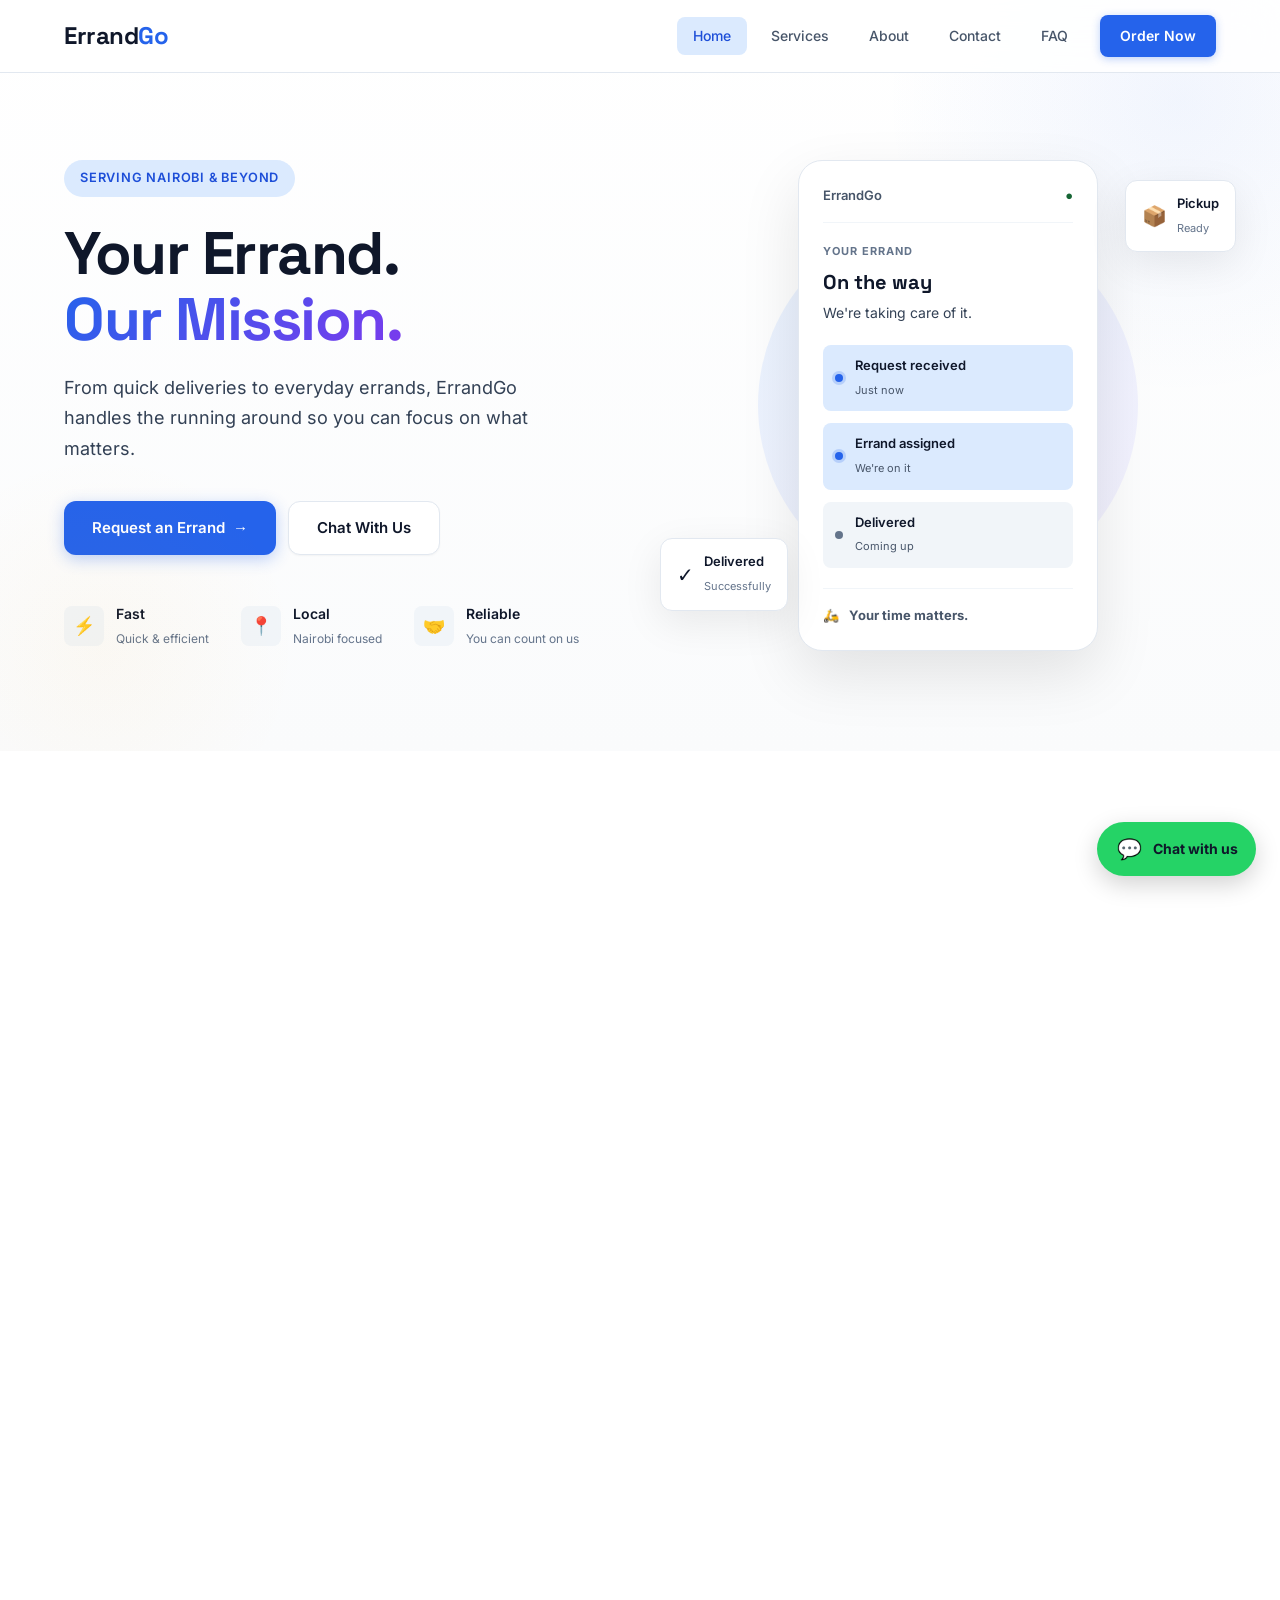
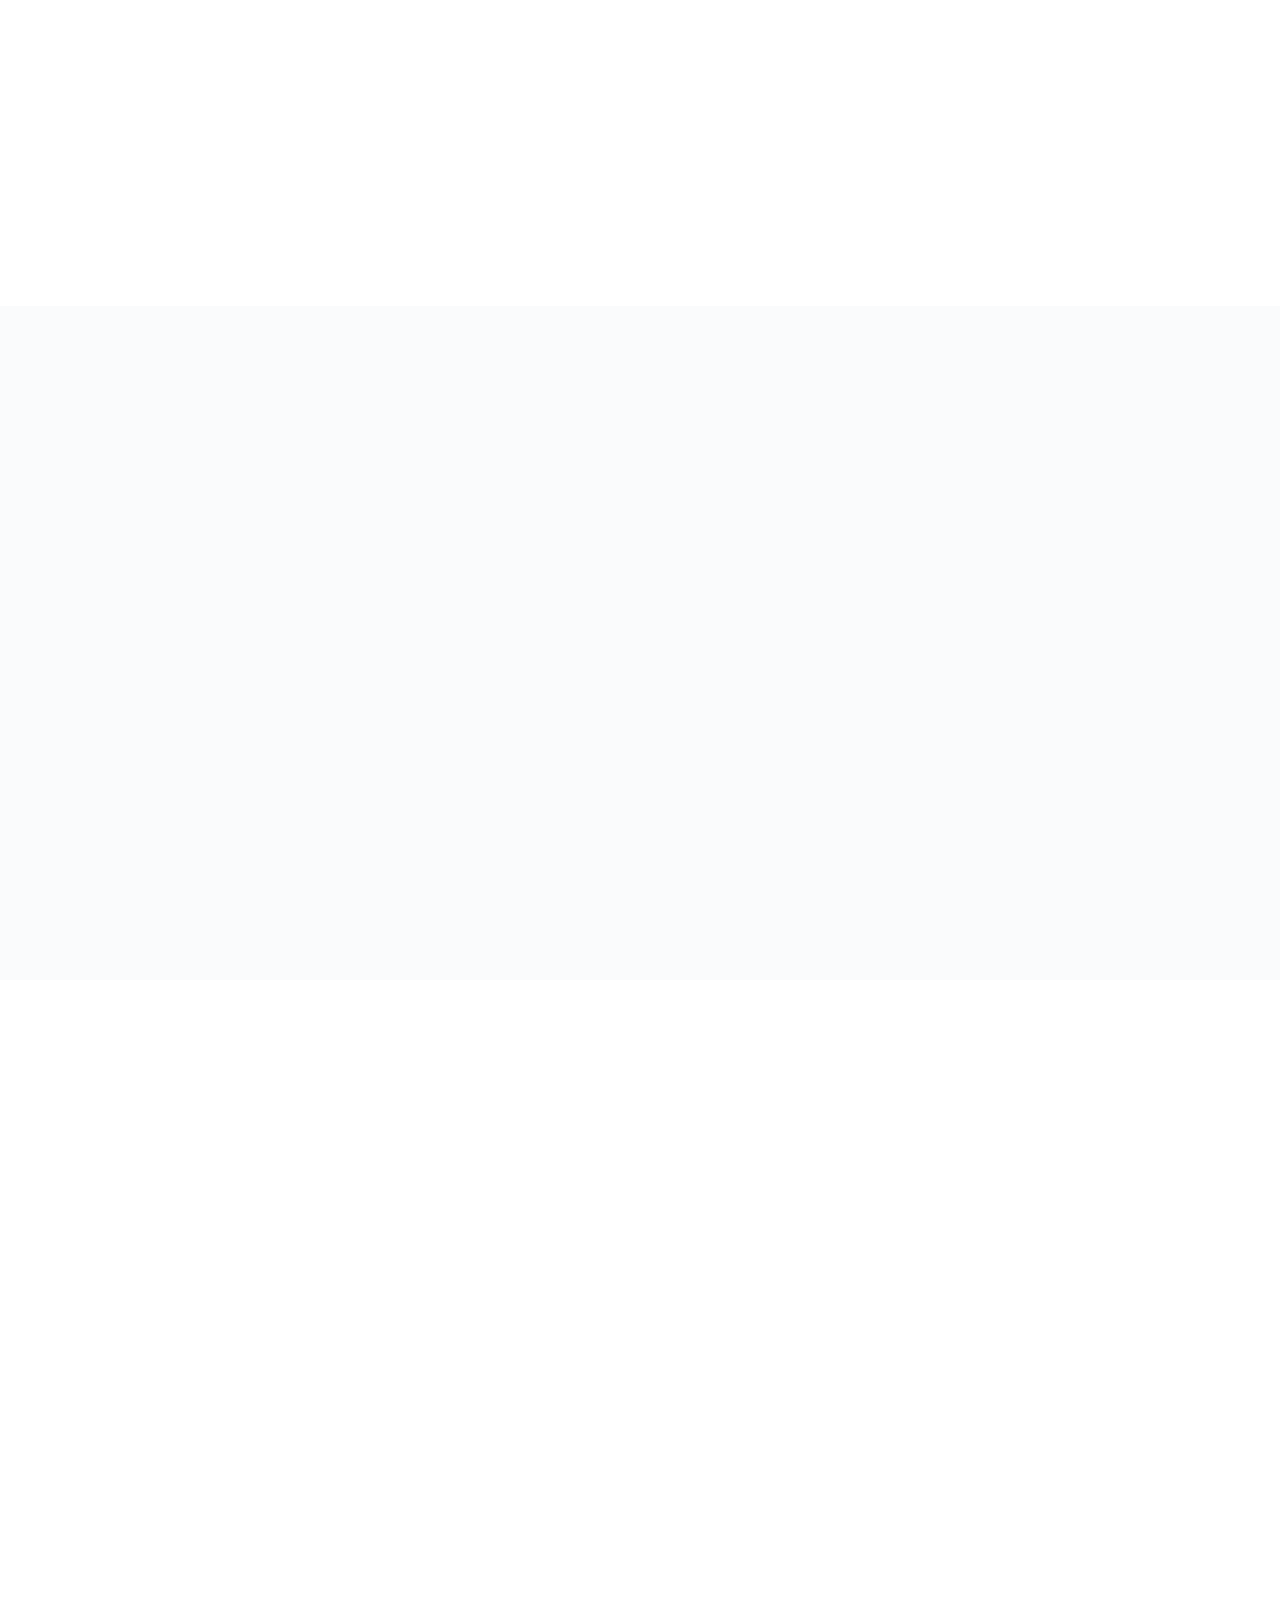
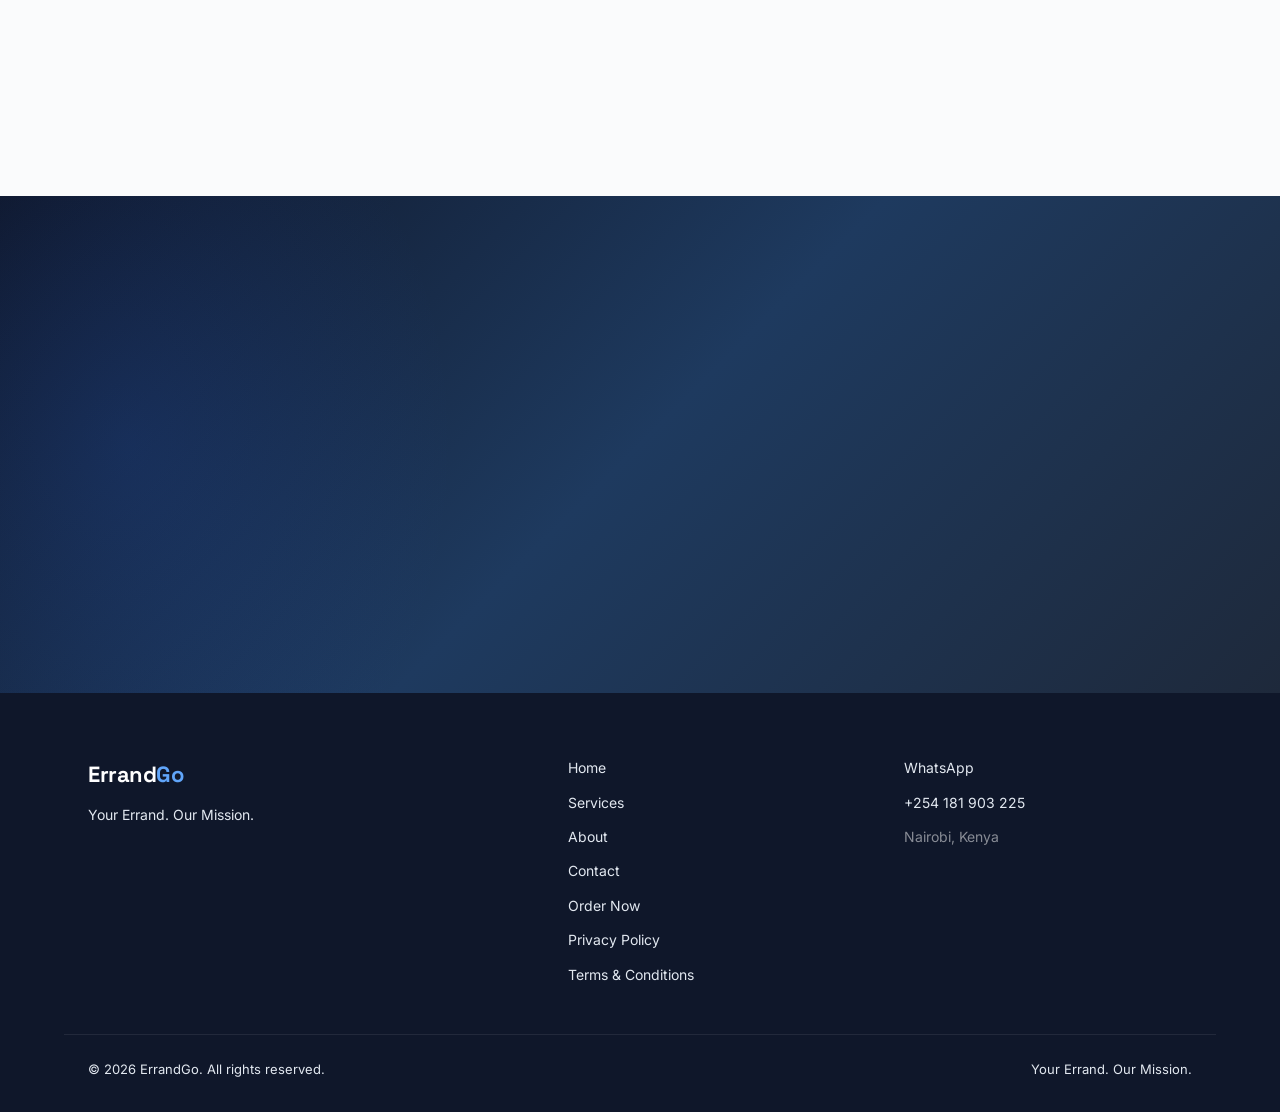
==== index.html @ e74e6384 "Fix HTML syntax in index.html" ====
<!DOCTYPE html>
<html lang="en">

<head>
    <meta charset="UTF-8">

    <meta name="viewport"
          content="width=device-width, initial-scale=1.0">

    <!-- Primary SEO -->
<title>ErrandGo Nairobi | Errand & Delivery Services</title>

<meta name="description"
      content="ErrandGo Nairobi provides reliable shopping, deliveries, personal errands, dry cleaning and laundry runs, gift delivery, document runs, business errands and e-commerce fulfilment across Nairobi and nearby areas in Kenya.">

    <meta name="author"
          content="ErrandGo Nairobi">

    <meta name="robots"
          content="index, follow">

    <meta name="theme-color"
          content="#0f172a">

    <!-- Canonical URL -->
    <link rel="canonical"
          href="https://ochiengdaniel2002-art.github.io/errandgo-nairobi/">

 <!-- Favicons & App Icons -->
<link rel="icon"
      type="image/png"
      sizes="32x32"
      href="favicon-32x32.png">

<link rel="apple-touch-icon"
      sizes="180x180"
      href="apple-touch-icon.png">

<link rel="icon"
      type="image/png"
      sizes="192x192"
      href="icon-192.png">

<link rel="icon"
      type="image/png"
      sizes="512x512"
      href="icon-512.png">

<!-- Web App Manifest -->
<link rel="manifest"
      href="manifest.json">

   <!-- Open Graph / Social Sharing -->
<meta property="og:type"
      content="website">

<meta property="og:title"
      content="ErrandGo Nairobi | Errand & Delivery Services">

<meta property="og:description"
      content="Reliable shopping, deliveries, personal errands, dry cleaning and laundry runs, gift delivery, document runs, business errands and e-commerce fulfilment across Nairobi and nearby areas.">
<meta property="og:url"
      content="https://ochiengdaniel2002-art.github.io/errandgo-nairobi/">

<meta property="og:site_name"
      content="ErrandGo Nairobi">

<meta property="og:locale"
      content="en_KE">

<!-- Open Graph Image -->
<meta property="og:image"
      content="https://ochiengdaniel2002-art.github.io/errandgo-nairobi/og-image.png">

<meta property="og:image:width"
      content="1200">

<meta property="og:image:height"
      content="630">

<meta property="og:image:alt"
      content="ErrandGo Nairobi - Errand and Delivery Services">

<!-- Twitter / X Social Card -->
<meta name="twitter:card"
      content="summary_large_image">

<meta name="twitter:site"
      content="@errandgoNairobi">

<meta name="twitter:creator"
      content="@errandgoNairobi">

<meta name="twitter:title"
      content="ErrandGo Nairobi | Errand & Delivery Services">

<meta name="twitter:description"
      content="Reliable shopping, deliveries, personal errands, dry cleaning and laundry runs, gift delivery, document runs, business errands and e-commerce fulfilment across Nairobi and nearby areas.">
<meta name="twitter:image"
      content="https://ochiengdaniel2002-art.github.io/errandgo-nairobi/og-image.png">

<meta name="twitter:image:alt"
      content="ErrandGo Nairobi - Errand and Delivery Services">

<!-- Self-hosted fonts -->
<link rel="preload"
      as="font"
      type="font/woff2"
      href="fonts/inter-latin.woff2"
      crossorigin>

<link rel="preload"
      as="font"
      type="font/woff2"
      href="fonts/space-grotesk-latin.woff2"
      crossorigin>


<!-- Critical CSS -->
<style>

    *,
    *::before,
    *::after {
        box-sizing: border-box;
    }

    html {
        scroll-behavior: smooth;
        -webkit-font-smoothing: antialiased;
    }

    body {
        margin: 0;
        font-family: 'Inter', -apple-system, BlinkMacSystemFont, sans-serif;
        font-size: 16px;
        line-height: 1.6;
        color: #0f172a;
        background: #fafbfc;
        overflow-x: hidden;
    }

    a {
        color: inherit;
        text-decoration: none;
    }

    .container {
        max-width: 1200px;
        margin: 0 auto;
        padding: 0 24px;
    }


    /* =========================
       NAVBAR
    ========================= */

    .navbar {
        position: fixed;
        top: 0;
        left: 0;
        right: 0;
        z-index: 1000;
        background: rgba(255,255,255,.85);
        backdrop-filter: blur(20px) saturate(180%);
        -webkit-backdrop-filter: blur(20px) saturate(180%);
        border-bottom: 1px solid #e2e8f0;
    }

    .nav-container {
        max-width: 1200px;
        margin: 0 auto;
        padding: 0 24px;
        height: 72px;
        display: flex;
        align-items: center;
        justify-content: space-between;
    }

    .logo {
        font-family: 'Space Grotesk', 'Inter', sans-serif;
        font-size: 1.5rem;
        font-weight: 700;
        color: #0f172a;
        letter-spacing: -.5px;
    }

    .logo span {
        color: #2563eb;
    }

    .nav-links {
        display: flex;
        align-items: center;
        gap: 8px;
    }

    .nav-links a {
        font-size: .875rem;
        font-weight: 500;
        color: #475569;
        padding: 8px 16px;
        border-radius: 8px;
    }

    .nav-links .nav-button {
        background: #2563eb;
        color: #fff !important;
        padding: 10px 20px;
        border-radius: 8px;
        font-weight: 600;
        margin-left: 8px;
    }

    .menu-toggle {
        display: none;
    }


    /* =========================
       HERO
    ========================= */

    .hero {
        padding: 160px 0 100px;
        background: linear-gradient(180deg,#fff 0%,#fafbfc 100%);
        position: relative;
        overflow: hidden;
    }

    .hero-grid {
        display: grid;
        grid-template-columns: 1fr 1fr;
        gap: 80px;
        align-items: center;
    }

    .hero-badge {
        display: inline-flex;
        align-items: center;
        gap: 8px;
        font-size: .8rem;
        font-weight: 600;
        text-transform: uppercase;
        letter-spacing: .8px;
        color: #2563eb;
        background: #dbeafe;
        padding: 8px 16px;
        border-radius: 100px;
        margin-bottom: 24px;
    }

    .hero-content h1 {
        font-family: 'Space Grotesk', 'Inter', sans-serif;
        font-size: clamp(2.5rem,5vw,3.75rem);
        font-weight: 800;
        line-height: 1.1;
        letter-spacing: -1.5px;
        color: #0f172a;
        margin: 0 0 20px;
    }

    .hero-content h1 span {
        color: #2563eb;
    }

    /* LCP paragraph */
    .hero-content > p {
        display: block;
        opacity: 1;
        visibility: visible;
        transform: none;
        font-size: 1.125rem;
        line-height: 1.7;
        color: #334155;
        max-width: 480px;
        margin: 0 0 36px;
    }

    .hero-buttons {
        display: flex;
        gap: 12px;
        flex-wrap: wrap;
        margin-bottom: 48px;
    }

    .hero-button {
        display: inline-flex;
        align-items: center;
        gap: 8px;
        padding: 14px 28px;
        font-size: .9375rem;
        font-weight: 600;
        border-radius: 12px;
    }

    .hero-button.primary {
        background: #2563eb;
        color: #fff;
    }

    .hero-button.secondary {
        background: #fff;
        color: #0f172a;
        border: 1px solid #e2e8f0;
    }

    .hero-trust {
        display: flex;
        gap: 32px;
    }

    .trust-item {
        display: flex;
        align-items: center;
        gap: 12px;
    }

    .trust-icon {
        width: 40px;
        height: 40px;
        display: flex;
        align-items: center;
        justify-content: center;
        background: #f1f5f9;
        border-radius: 8px;
        font-size: 1.125rem;
    }

    .trust-item strong {
        display: block;
        font-size: .875rem;
        font-weight: 600;
    }

    .trust-item small {
        font-size: .75rem;
        color: #94a3b8;
    }


    /* =========================
       HERO VISUAL (reserve space)
    ========================= */

    .hero-visual {
        position: relative;
        display: flex;
        justify-content: center;
        align-items: center;
    }

    .hero-circle {
        position: absolute;
        width: 380px;
        height: 380px;
        border-radius: 50%;
        background: linear-gradient(135deg, #dbeafe, #ede9fe);
        opacity: .6;
    }

    .phone-card {
        position: relative;
        width: 300px;
        background: #fff;
        border-radius: 24px;
        box-shadow: 0 24px 60px rgba(0, 0, 0, .1);
        padding: 24px;
        border: 1px solid #e2e8f0;
    }

    .floating-card {
        position: absolute;
        display: flex;
        align-items: center;
        gap: 10px;
        background: #fff;
        padding: 12px 16px;
        border-radius: 12px;
        box-shadow: 0 12px 40px rgba(0, 0, 0, .08);
        border: 1px solid #e2e8f0;
    }

    .floating-card-one {
        top: 20px;
        right: -20px;
    }

    .floating-card-two {
        bottom: 40px;
        left: -20px;
    }


    /* =========================
       MOBILE
    ========================= */

    @media (max-width: 768px) {

        .nav-links {
            display: none;
        }

        .menu-toggle {
            display: flex;
            flex-direction: column;
            gap: 5px;
            background: none;
            border: 0;
            padding: 8px;
        }

        .menu-toggle span {
            display: block;
            width: 22px;
            height: 2px;
            background: #0f172a;
        }

        .hero {
            padding: 120px 0 60px;
        }

        .hero-grid {
            grid-template-columns: 1fr;
            gap: 40px;
        }

        .hero-visual {
            display: none;
        }

        .hero-trust {
            flex-direction: column;
            gap: 16px;
        }
    }

    @media (max-width: 480px) {

        .container {
            padding: 0 16px;
        }

        .hero-buttons {
            flex-direction: column;
        }

        .hero-button {
            width: 100%;
            justify-content: center;
        }
    }

</style>


<!-- Full Stylesheet -->
<link rel="preload"
      href="style.css"
      as="style"
      onload="this.onload=null;this.rel='stylesheet'">

<noscript>
    <link rel="stylesheet"
          href="style.css">
</noscript>
<!-- Local Business Structured Data -->
<script type="application/ld+json">
{
  "@context": "https://schema.org",
  "@type": "ProfessionalService",
  "name": "ErrandGo Nairobi",
  "url": "https://ochiengdaniel2002-art.github.io/errandgo-nairobi/",
  "telephone": "+254181903225",
  "description": "ErrandGo Nairobi provides shopping, deliveries, personal errands, dry cleaning and laundry runs, gift delivery, document runs, business errands and e-commerce fulfilment across Nairobi and nearby areas in Kenya.",
  "areaServed": {
    "@type": "City",
    "name": "Nairobi"
  },
  "address": {
    "@type": "PostalAddress",
    "addressLocality": "Nairobi",
    "addressCountry": "KE"
  },
  "serviceType": [
    "Shopping and grocery runs",
    "Pickups and deliveries",
    "Personal errands",
    "Dry cleaning and laundry runs",
    "Gift delivery",
    "Same-day delivery",
    "Document runs",
    "Business errands",
    "E-commerce fulfilment",
    "Order collection and dispatch"
  ]
}
</script>
</script>
</head>

<body>

<!-- =========================
     NAVIGATION
========================= -->

<header class="navbar">
    <div class="nav-container">

    <!-- Logo -->
    <a href="index.html"
       class="logo"
       aria-label="ErrandGo Home">
        Errand<span>Go</span>
    </a>

    <!-- Desktop / Mobile Navigation -->
    <nav class="nav-links"
         id="navLinks"
         aria-label="Main navigation">

        <a href="index.html" class="active">Home</a>

        <a href="services.html">Services</a>

        <a href="about.html">About</a>

        <a href="contact.html">Contact</a>

        <a href="index.html#faq">FAQ</a>

        <a href="request.html" class="nav-button">
            Order Now
        </a>

    </nav>

    <!-- Mobile Menu Button -->
    <button class="menu-toggle"
            id="menuToggle"
            type="button"
            aria-label="Open navigation menu"
            aria-expanded="false"
            aria-controls="navLinks">

        <span></span>
        <span></span>
        <span></span>

    </button>

</div>

</header>

<main>
<!-- HERO -->
<section class="hero">
    <div class="container">
        <div class="hero-grid">
            <div class="hero-content">
                <span class="hero-badge">Serving Nairobi & Beyond</span>

                <h1>Your Errand.<br><span>Our Mission.</span></h1>

                <p>From quick deliveries to everyday errands, ErrandGo handles the running around so you can focus on what matters.</p>

                <div class="hero-buttons">
                    <a href="request.html" class="hero-button primary">
                        Request an Errand <span>&rarr;</span>
                    </a>
                    <a href="https://wa.me/254181903225?text=Hi%20ErrandGo%2C%20I%27d%20like%20to%20know%20more%20about%20your%20services."
                       target="_blank" rel="noopener noreferrer" class="hero-button secondary">
                        Chat With Us
                    </a>
                </div>

                <div class="hero-trust">
                    <div class="trust-item">
                        <span class="trust-icon">&#9889;</span>
                        <div>
                            <strong>Fast</strong>
                            <small>Quick & efficient</small>
                        </div>
                    </div>
                    <div class="trust-item">
                        <span class="trust-icon">&#128205;</span>
                        <div>
                            <strong>Local</strong>
                            <small>Nairobi focused</small>
                        </div>
                    </div>
                    <div class="trust-item">
                        <span class="trust-icon">&#129309;</span>
                        <div>
                            <strong>Reliable</strong>
                            <small>You can count on us</small>
                        </div>
                    </div>
                </div>
            </div>

            <div class="hero-visual" aria-hidden="true">
                <div class="hero-circle"></div>
                <div class="phone-card">
                    <div class="phone-top">
                        <span>ErrandGo</span>
                        <span>&#9679;</span>
                    </div>
                    <div class="phone-main">
                        <span class="phone-label">Your Errand</span>
                        <h3>On the way</h3>
                        <p>We're taking care of it.</p>
                    </div>
                    <div class="phone-status">
                        <div class="status-line active">
                            <span></span>
                            <div>
                                <strong>Request received</strong>
                                <small>Just now</small>
                            </div>
                        </div>
                        <div class="status-line active">
                            <span></span>
                            <div>
                                <strong>Errand assigned</strong>
                                <small>We're on it</small>
                            </div>
                        </div>
                        <div class="status-line">
                            <span></span>
                            <div>
                                <strong>Delivered</strong>
                                <small>Coming up</small>
                            </div>
                        </div>
                    </div>
                    <div class="phone-bottom">
                        <span>&#128757;</span>
                        <strong>Your time matters.</strong>
                    </div>
                </div>

                <div class="floating-card floating-card-one">
                    <span>&#128230;</span>
                    <div>
                        <strong>Pickup</strong>
                        <small>Ready</small>
                    </div>
                </div>
                <div class="floating-card floating-card-two">
                    <span>&#10003;</span>
                    <div>
                        <strong>Delivered</strong>
                        <small>Successfully</small>
                    </div>
                </div>
            </div>
        </div>
    </div>
</section>

<!-- SERVICES -->
<section class="services-section">
    <div class="container">
        <div class="section-heading fade-in">
            <span class="section-label">What We Do</span>
            <h2>We've got the <span>running around covered.</span></h2>
            <p>Whatever needs doing, we'll help you get it done without the hassle.</p>
        </div>

        <div class="services-grid">
         <a href="request.html?service=shopping" class="service-card fade-in">
    <div class="service-icon">&#128722;</div>
    <span class="service-number">01</span>
    <h3>Shopping &amp; Grocery Runs</h3>
    <p>
        Need groceries, supplies or something from a store?
        We'll pick it up for you.
    </p>
    <span class="service-action">
        Request shopping &rarr;
    </span>
</a>


<a href="request.html?service=dry-cleaning" class="service-card fade-in">
    <div class="service-icon">&#128089;</div>
    <span class="service-number">02</span>
    <h3>Dry Cleaning &amp; Laundry Runs</h3>
    <p>
        We'll collect your clothes, take them to your preferred
        cleaner or laundry, and return them when ready.
    </p>
    <span class="service-action">
        Request laundry service &rarr;
    </span>
</a>


<a href="request.html?service=same-day-delivery" class="service-card fade-in">
    <div class="service-icon">&#9889;</div>
    <span class="service-number">03</span>
    <h3>Same-Day Delivery</h3>
    <p>
        Need something delivered today? We'll help move your
        items quickly and coordinate the delivery.
    </p>
    <span class="service-action">
        Request delivery &rarr;
    </span>
</a>


<a href="request.html?service=ecommerce-fulfilment" class="service-card fade-in">
    <div class="service-icon">&#128230;</div>
    <span class="service-number">04</span>
     <h3>E-commerce Fulfilment</h3>
    <p>
        We help online sellers with order collection,
        fulfilment support and local delivery.
    </p>
    <span class="service-action">
        Request fulfilment &rarr;
    </span>
</a>

            <a href="request.html?service=document" class="service-card fade-in">
                <div class="service-icon">&#128196;</div>
                <span class="service-number">05</span>
                <h3>Document Runs</h3>
                <p>Need documents collected, submitted or delivered? We've got you covered.</p>
                <span class="service-action">Request document run &rarr;</span>
            </a>
        </div>

        <div class="section-link fade-in">
            <a href="services.html">View all services &rarr;</a>
        </div>
    </div>
</section>

<!-- HOW IT WORKS -->
<section class="how-section">
    <div class="container">
        <div class="section-heading fade-in">
            <span class="section-label">How It Works</span>
            <h2>Simple from <span>start to finish.</span></h2>
            <p>No complicated process. Just tell us what you need and we'll handle the rest.</p>
        </div>

        <div class="steps-grid">
            <div class="step-card fade-in">
                <div class="step-number">01</div>
                <div class="step-icon">&#128221;</div>
                <h3>Tell us what you need</h3>
                <p>Fill out our quick request form with the details of your errand.</p>
            </div>
            <div class="step-card fade-in">
                <div class="step-number">02</div>
                <div class="step-icon">&#128172;</div>
                <h3>We confirm the details</h3>
                <p>Your request opens in WhatsApp so we can confirm the details and service fee.</p>
            </div>
            <div class="step-card fade-in">
                <div class="step-number">03</div>
                <div class="step-icon">&#128757;</div>
                <h3>We get it done</h3>
                <p>Once everything is confirmed, we handle the errand and keep you updated.</p>
            </div>
            <div class="step-card fade-in">
                <div class="step-number">04</div>
                <div class="step-icon">&#9989;</div>
                <h3>Consider it done</h3>
                <p>Your errand is completed and delivered where it needs to go.</p>
            </div>
        </div>
    </div>
</section>

<!-- WHY ERRANDGO -->
<section class="why-section">
    <div class="container">
        <div class="why-grid">
            <div class="why-content fade-in">
                <span class="section-label">Why ErrandGo</span>
                <h2>More time for <span>what matters.</span></h2>
                <p>Running errands can take hours out of your day. ErrandGo exists to give that time back to you.</p>

                <div class="why-list">
                    <div class="why-item">
                        <span>&#10003;</span>
                        <div>
                            <strong>Save valuable time</strong>
                            <p>Let us handle the tasks that keep you busy.</p>
                        </div>
                    </div>
                    <div class="why-item">
                        <span>&#10003;</span>
                        <div>
                            <strong>One simple process</strong>
                            <p>Tell us what you need and we'll take it from there.</p>
                        </div>
                    </div>
                    <div class="why-item">
                        <span>&#10003;</span>
                        <div>
                            <strong>Clear communication</strong>
                            <p>We confirm the details and keep you informed.</p>
                        </div>
                    </div>
                </div>

                <a href="about.html" class="text-button">Learn more about ErrandGo &rarr;</a>
            </div>

            <div class="why-card fade-in">
                <div class="why-card-glow"></div>
                <span class="why-card-icon">&#9201;</span>
                <span class="why-card-label">Your Time</span>
                <h3>Spend it on <span>what matters.</span></h3>
                <p>Work. Family. Business. Rest. Whatever matters to you, we'll take care of the running around.</p>
                <div class="why-card-bottom">
                    <span>ErrandGo</span>
                    <span>Kenya</span>
                </div>
            </div>
        </div>
    </div>
</section>

<!-- COVERAGE -->
<section class="coverage-section">
    <div class="container">
        <div class="coverage-card fade-in">
            <div class="coverage-content">
                <span class="section-label">Where We Operate</span>
                <h2>Nairobi is <span>home base.</span></h2>
                <p>We're focused on serving Nairobi and nearby areas. Send us a message and we'll confirm availability.</p>
                <a href="contact.html" class="text-button">Check availability &rarr;</a>
            </div>
            <div class="coverage-location">
                <div class="location-icon">&#128205;</div>
                <strong>Nairobi,</strong>
                <span>Kenya</span>
            </div>
        </div>
    </div>
</section>
<!-- FAQ SECTION -->
<section class="faq-section" id="faq">

    <div class="container">

        <!-- SECTION HEADING -->
        <div class="section-heading fade-in">

            <span class="section-label">
                Frequently Asked Questions
            </span>

            <h2>
                Got questions?
                <span>We've got answers.</span>
            </h2>

            <p>
                Here are some of the most common questions about
                ErrandGo's errand and delivery services.
            </p>

        </div>


        <!-- FAQ GRID -->
        <div class="faq-grid">


            <!-- FAQ 1 -->
            <div class="faq-item fade-in">

                <button class="faq-question"
                        type="button"
                        aria-expanded="false">

                    <span>
                        What services does ErrandGo offer?
                    </span>

                    <span class="faq-icon">
                        +
                    </span>

                </button>

                <div class="faq-answer">

                        <p>
    ErrandGo provides shopping and grocery runs, personal errands,
    dry cleaning and laundry runs, gift delivery, pickups and
    deliveries, same-day delivery, document runs, business errands,
    e-commerce fulfilment and order collection and dispatch.
</p>

                </div>

            </div>


            <!-- FAQ 2 -->
            <div class="faq-item fade-in">

                <button class="faq-question"
                        type="button"
                        aria-expanded="false">

                    <span>
                        Where does ErrandGo operate?
                    </span>

                    <span class="faq-icon">
                        +
                    </span>

                </button>

                <div class="faq-answer">

                    <p>
                        We provide errand and delivery services across
                        Nairobi and selected nearby areas. If you're
                        unsure whether we can serve your location,
                        contact us and we'll confirm.
                    </p>

                </div>

            </div>


            <!-- FAQ 3 -->
            <div class="faq-item fade-in">

                <button class="faq-question"
                        type="button"
                        aria-expanded="false">

                    <span>
                        How do I request an errand?
                    </span>

                    <span class="faq-icon">
                        +
                    </span>

                </button>

                <div class="faq-answer">

                    <p>
                        Simply click "Order Now" or "Request an Errand"
                        and complete the request form. Your request will
                        then open in WhatsApp so we can confirm the
                        details, availability and service fee with you.
                    </p>

                </div>

            </div>


            <!-- FAQ 4 -->
            <div class="faq-item fade-in">

                <button class="faq-question"
                        type="button"
                        aria-expanded="false">

                    <span>
                        How much does an errand cost?
                    </span>

                    <span class="faq-icon">
                        +
                    </span>

                </button>

                <div class="faq-answer">

                    <p>
                        The cost depends on the type of errand,
                        distance, time required and any other
                        requirements involved. We confirm the service
                        fee with you before proceeding.
                    </p>

                </div>

            </div>


            <!-- FAQ 5 -->
            <div class="faq-item fade-in">

                <button class="faq-question"
                        type="button"
                        aria-expanded="false">

                    <span>
                        Can I request a same-day errand?
                    </span>

                    <span class="faq-icon">
                        +
                    </span>

                </button>

                <div class="faq-answer">

                    <p>
                        Yes, you can submit a same-day request.
                        Availability depends on the nature of the
                        errand, timing and our current schedule.
                        We'll confirm availability with you.
                    </p>

                </div>

            </div>


            <!-- FAQ 6 -->
            <div class="faq-item fade-in">

                <button class="faq-question"
                        type="button"
                        aria-expanded="false">

                    <span>
                        Can you buy items on my behalf?
                    </span>

                    <span class="faq-icon">
                        +
                    </span>

                </button>

                <div class="faq-answer">

                    <p>
                        Yes. We can handle shopping and grocery runs
                        based on the instructions you provide. Share
                        your shopping list and any important
                        preferences when submitting your request.
                    </p>

                </div>

            </div>


            <!-- FAQ 7 -->
            <div class="faq-item fade-in">

                <button class="faq-question"
                        type="button"
                        aria-expanded="false">

                    <span>
                        Can I track my delivery or errand?
                    </span>

                    <span class="faq-icon">
                        +
                    </span>

                </button>

                <div class="faq-answer">

                    <p>
                        For updates about your request, we'll
                        communicate with you through the contact
                        details provided when you make your booking.
                        You can also contact us directly for an update.
                    </p>

                </div>

            </div>


            <!-- FAQ 8 -->
            <div class="faq-item fade-in">

                <button class="faq-question"
                        type="button"
                        aria-expanded="false">

                    <span>
                        What if I need help before placing a request?
                    </span>

                    <span class="faq-icon">
                        +
                    </span>

                </button>

                <div class="faq-answer">

                    <p>
                        No problem. You can contact us directly on
                        WhatsApp and tell us what you need help with.
                        We'll guide you through the request process.
                    </p>

                </div>

            </div>

        </div>


        <!-- FAQ CTA -->
        <div class="faq-cta fade-in">

            <p>
                Still have a question?
            </p>

            <a href="https://wa.me/254181903225?text=Hi%20ErrandGo%2C%20I%20have%20a%20question%20about%20your%20services."
               target="_blank"
               rel="noopener noreferrer"
               class="faq-contact-button">

                Ask Us on WhatsApp &rarr;

            </a>

        </div>

    </div>

</section>
<!-- CTA -->
<section class="cta-section">
    <div class="container">
        <div class="cta-content fade-in">
            <span class="cta-badge">Your time matters.</span>
            <h2>Got an errand? <span>Let's handle it.</span></h2>
            <p>Stop worrying about the running around. Tell us what needs to be done.</p>
            <div class="cta-buttons">
                <a href="request.html" class="cta-button">Request an Errand &rarr;</a>
                <a href="https://wa.me/254181903225?text=Hi%20ErrandGo%2C%20I%20need%20help%20with%20an%20errand."
                   target="_blank" rel="noopener noreferrer" class="cta-button secondary">
                    WhatsApp Us
                </a>
            </div>
        </div>
    </div>
</section>

</main>

<!-- FOOTER -->
<footer class="footer">
    <div class="container">
        <div class="footer-content">
            <div class="footer-brand">
                <a href="index.html" class="logo" aria-label="ErrandGo Home">Errand<span>Go</span></a>
                <p>Your Errand. Our Mission.</p>
            </div>
            <div class="footer-links">
                <a href="index.html">Home</a>
                <a href="services.html">Services</a>
                <a href="about.html">About</a>
                <a href="contact.html">Contact</a>
                <a href="request.html">Order Now</a>
                <a href="privacy.html">Privacy Policy</a>
                <a href="terms.html">Terms &amp; Conditions</a>
            </div>
            <div class="footer-contact">
                <a href="https://wa.me/254181903225" target="_blank" rel="noopener noreferrer">WhatsApp</a>
                <a href="tel:+254181903225">+254 181 903 225</a>
                <span>Nairobi, Kenya</span>
            </div>
        </div>
        <div class="footer-bottom">
            <p>&copy; <span id="currentYear">2026</span> ErrandGo. All rights reserved.</p>
            <p>Your Errand. Our Mission.</p>
        </div>
    </div>
</footer>
<!-- Floating WhatsApp Button -->
<a href="https://wa.me/254181903225?text=Hi%20ErrandGo%2C%20I%27d%20like%20to%20make%20an%20errand%20request."
   class="floating-whatsapp"
   target="_blank"
   rel="noopener noreferrer"
   aria-label="Chat with ErrandGo on WhatsApp"
   title="Chat with us on WhatsApp">

    <span class="whatsapp-icon" aria-hidden="true">&#128172;</span>

    <span class="whatsapp-text">
        Chat with us
    </span>

</a>
<script src="script.js" defer></script>

</body>
</html>
---- style.css ----
/* =====================================================
   SELF-HOSTED FONTS (SIL Open Font License 1.1)
   Inter: https://rsms.me/inter/  |  Space Grotesk: https://github.com/floriankarsten/space-grotesk
===================================================== */

@font-face {
    font-family: 'Inter';
    font-style: normal;
    font-weight: 400;
    font-display: optional;
    src: url(fonts/inter-latin.woff2) format('woff2');
    unicode-range: U+0000-00FF, U+0131, U+0152-0153, U+02BB-02BC, U+02C6, U+02DA, U+02DC, U+0304, U+0308, U+0329, U+2000-206F, U+20AC, U+2122, U+2191, U+2193, U+2212, U+2215, U+FEFF, U+FFFD;
}

@font-face {
    font-family: 'Inter';
    font-style: normal;
    font-weight: 400;
    font-display: optional;
    src: url(fonts/inter-latin-ext.woff2) format('woff2');
    unicode-range: U+0100-02BA, U+02BD-02C5, U+02C7-02CC, U+02CE-02D7, U+02DD-02FF, U+0304, U+0308, U+0329, U+1D00-1DBF, U+1E00-1E9F, U+1EF2-1EFF, U+2020, U+20A0-20AB, U+20AD-20C0, U+2113, U+2C60-2C7F, U+A720-A7FF;
}

@font-face {
    font-family: 'Inter';
    font-style: normal;
    font-weight: 500;
    font-display: optional;
    src: url(fonts/inter-latin.woff2) format('woff2');
    unicode-range: U+0000-00FF, U+0131, U+0152-0153, U+02BB-02BC, U+02C6, U+02DA, U+02DC, U+0304, U+0308, U+0329, U+2000-206F, U+20AC, U+2122, U+2191, U+2193, U+2212, U+2215, U+FEFF, U+FFFD;
}

@font-face {
    font-family: 'Inter';
    font-style: normal;
    font-weight: 500;
    font-display: optional;
    src: url(fonts/inter-latin-ext.woff2) format('woff2');
    unicode-range: U+0100-02BA, U+02BD-02C5, U+02C7-02CC, U+02CE-02D7, U+02DD-02FF, U+0304, U+0308, U+0329, U+1D00-1DBF, U+1E00-1E9F, U+1EF2-1EFF, U+2020, U+20A0-20AB, U+20AD-20C0, U+2113, U+2C60-2C7F, U+A720-A7FF;
}

@font-face {
    font-family: 'Inter';
    font-style: normal;
    font-weight: 600;
    font-display: optional;
    src: url(fonts/inter-latin.woff2) format('woff2');
    unicode-range: U+0000-00FF, U+0131, U+0152-0153, U+02BB-02BC, U+02C6, U+02DA, U+02DC, U+0304, U+0308, U+0329, U+2000-206F, U+20AC, U+2122, U+2191, U+2193, U+2212, U+2215, U+FEFF, U+FFFD;
}

@font-face {
    font-family: 'Inter';
    font-style: normal;
    font-weight: 600;
    font-display: optional;
    src: url(fonts/inter-latin-ext.woff2) format('woff2');
    unicode-range: U+0100-02BA, U+02BD-02C5, U+02C7-02CC, U+02CE-02D7, U+02DD-02FF, U+0304, U+0308, U+0329, U+1D00-1DBF, U+1E00-1E9F, U+1EF2-1EFF, U+2020, U+20A0-20AB, U+20AD-20C0, U+2113, U+2C60-2C7F, U+A720-A7FF;
}

@font-face {
    font-family: 'Inter';
    font-style: normal;
    font-weight: 700;
    font-display: optional;
    src: url(fonts/inter-latin.woff2) format('woff2');
    unicode-range: U+0000-00FF, U+0131, U+0152-0153, U+02BB-02BC, U+02C6, U+02DA, U+02DC, U+0304, U+0308, U+0329, U+2000-206F, U+20AC, U+2122, U+2191, U+2193, U+2212, U+2215, U+FEFF, U+FFFD;
}

@font-face {
    font-family: 'Inter';
    font-style: normal;
    font-weight: 700;
    font-display: optional;
    src: url(fonts/inter-latin-ext.woff2) format('woff2');
    unicode-range: U+0100-02BA, U+02BD-02C5, U+02C7-02CC, U+02CE-02D7, U+02DD-02FF, U+0304, U+0308, U+0329, U+1D00-1DBF, U+1E00-1E9F, U+1EF2-1EFF, U+2020, U+20A0-20AB, U+20AD-20C0, U+2113, U+2C60-2C7F, U+A720-A7FF;
}

@font-face {
    font-family: 'Space Grotesk';
    font-style: normal;
    font-weight: 600;
    font-display: optional;
    src: url(fonts/space-grotesk-latin.woff2) format('woff2');
    unicode-range: U+0000-00FF, U+0131, U+0152-0153, U+02BB-02BC, U+02C6, U+02DA, U+02DC, U+0304, U+0308, U+0329, U+2000-206F, U+20AC, U+2122, U+2191, U+2193, U+2212, U+2215, U+FEFF, U+FFFD;
}

@font-face {
    font-family: 'Space Grotesk';
    font-style: normal;
    font-weight: 600;
    font-display: optional;
    src: url(fonts/space-grotesk-latin-ext.woff2) format('woff2');
    unicode-range: U+0100-02BA, U+02BD-02C5, U+02C7-02CC, U+02CE-02D7, U+02DD-02FF, U+0304, U+0308, U+0329, U+1D00-1DBF, U+1E00-1E9F, U+1EF2-1EFF, U+2020, U+20A0-20AB, U+20AD-20C0, U+2113, U+2C60-2C7F, U+A720-A7FF;
}

@font-face {
    font-family: 'Space Grotesk';
    font-style: normal;
    font-weight: 700;
    font-display: optional;
    src: url(fonts/space-grotesk-latin.woff2) format('woff2');
    unicode-range: U+0000-00FF, U+0131, U+0152-0153, U+02BB-02BC, U+02C6, U+02DA, U+02DC, U+0304, U+0308, U+0329, U+2000-206F, U+20AC, U+2122, U+2191, U+2193, U+2212, U+2215, U+FEFF, U+FFFD;
}

@font-face {
    font-family: 'Space Grotesk';
    font-style: normal;
    font-weight: 700;
    font-display: optional;
    src: url(fonts/space-grotesk-latin-ext.woff2) format('woff2');
    unicode-range: U+0100-02BA, U+02BD-02C5, U+02C7-02CC, U+02CE-02D7, U+02DD-02FF, U+0304, U+0308, U+0329, U+1D00-1DBF, U+1E00-1E9F, U+1EF2-1EFF, U+2020, U+20A0-20AB, U+20AD-20C0, U+2113, U+2C60-2C7F, U+A720-A7FF;
}

/* =========================================================
   ERRANDGO — PROFESSIONAL DESIGN SYSTEM
   "Your Errand. Our Mission."
========================================================= */

/* =========================================================
   1. RESET & TOKENS
========================================================= */

*,
*::before,
*::after {
    margin: 0;
    padding: 0;
    box-sizing: border-box;
}

:root {
    --color-bg: #fafbfc;
    --color-surface: #ffffff;
    --color-text: #0f172a;
    --color-text-secondary: #475569;
    --color-text-muted: #64748b;
    --color-primary: #2563eb;
    --color-primary-dark: #1d4ed8;
    --color-primary-light: #dbeafe;
    --color-accent: #f59e0b;
    --color-accent-light: #fef3c7;
    --color-success: #16a34a;
    --color-success-light: #dcfce7;
    --color-success-dark: #166534;
    --color-border: #e2e8f0;
    --color-border-light: #f1f5f9;
    --font-body: 'Inter', -apple-system, BlinkMacSystemFont, sans-serif;
    --font-heading: 'Space Grotesk', 'Inter', sans-serif;
    --shadow-sm: 0 1px 2px rgba(0, 0, 0, 0.04);
    --shadow-md: 0 4px 12px rgba(0, 0, 0, 0.06);
    --shadow-lg: 0 12px 40px rgba(0, 0, 0, 0.08);
    --shadow-xl: 0 24px 60px rgba(0, 0, 0, 0.1);
    --radius-sm: 8px;
    --radius-md: 12px;
    --radius-lg: 16px;
    --radius-xl: 24px;
    --transition: 0.25s cubic-bezier(0.4, 0, 0.2, 1);
}

html {
    scroll-behavior: smooth;
    -webkit-font-smoothing: antialiased;
    -moz-osx-font-smoothing: grayscale;
}

body {
    font-family: var(--font-body);
    font-size: 16px;
    line-height: 1.6;
    color: var(--color-text);
    background: var(--color-bg);
    overflow-x: hidden;
}

body.menu-open {
    overflow: hidden;
}

img {
    max-width: 100%;
    display: block;
}

a {
    color: inherit;
    text-decoration: none;
}

button,
input,
select,
textarea {
    font: inherit;
}

button {
    cursor: pointer;
}

.container {
    max-width: 1200px;
    margin: 0 auto;
    padding: 0 24px;
}

/* =========================================================
   2. NAVBAR
========================================================= */

.navbar {
    position: fixed;
    top: 0;
    left: 0;
    right: 0;
    z-index: 1000;
    background: rgba(255, 255, 255, 0.85);
    backdrop-filter: blur(20px) saturate(180%);
    -webkit-backdrop-filter: blur(20px) saturate(180%);
    border-bottom: 1px solid var(--color-border);
    transition: var(--transition);
}

.navbar.scrolled {
    box-shadow: var(--shadow-md);
}

.nav-container {
    max-width: 1200px;
    margin: 0 auto;
    padding: 0 24px;
    display: flex;
    align-items: center;
    justify-content: space-between;
    height: 72px;
}

.logo {
    font-family: var(--font-heading);
    font-size: 1.5rem;
    font-weight: 700;
    color: var(--color-text);
    text-decoration: none;
    letter-spacing: -0.5px;
}

.logo span {
    color: var(--color-primary);
}

.nav-links {
    display: flex;
    align-items: center;
    gap: 8px;
}

.nav-links a {
    font-size: 0.875rem;
    font-weight: 500;
    color: var(--color-text-secondary);
    text-decoration: none;
    padding: 8px 16px;
    border-radius: var(--radius-sm);
    transition: var(--transition);
}

.nav-links a:hover,
.nav-links a.active {
    color: var(--color-primary-dark);
    background: var(--color-primary-light);
}

.nav-links .nav-button {
    background: var(--color-primary);
    color: #ffffff !important;
    padding: 10px 20px;
    border-radius: var(--radius-sm);
    font-weight: 600;
    margin-left: 8px;
    box-shadow: 0 2px 8px rgba(37, 99, 235, 0.3);
    transition: var(--transition);
}

.nav-links .nav-button:hover {
    background: var(--color-primary-dark);
    color: #ffffff !important;
    transform: translateY(-1px);
    box-shadow: 0 4px 16px rgba(37, 99, 235, 0.4);
}
/* Active Order Now button */
.nav-links .nav-button.active {
    background: var(--color-primary-dark);
    color: #ffffff !important;
    box-shadow: 0 4px 16px rgba(37, 99, 235, 0.4);
}
.menu-toggle {
    display: none;
    flex-direction: column;
    gap: 5px;
    background: none;
    border: none;
    cursor: pointer;
    padding: 8px;
    border-radius: var(--radius-sm);
    transition: var(--transition);
}

.menu-toggle:hover {
    background: var(--color-border-light);
}

.menu-toggle span {
    display: block;
    width: 22px;
    height: 2px;
    background: var(--color-text);
    border-radius: 2px;
    transition: var(--transition);
}

.menu-toggle.active span:nth-child(1) {
    transform: translateY(7px) rotate(45deg);
}

.menu-toggle.active span:nth-child(2) {
    opacity: 0;
    width: 0;
}

.menu-toggle.active span:nth-child(3) {
    transform: translateY(-7px) rotate(-45deg);
}

/* =========================================================
   3. HERO (HOMEPAGE)
========================================================= */

.hero {
    padding: 160px 0 100px;
    background: linear-gradient(180deg, #ffffff 0%, var(--color-bg) 100%);
    position: relative;
    overflow: hidden;
}

.hero::before {
    content: '';
    position: absolute;
    top: -200px;
    right: -200px;
    width: 600px;
    height: 600px;
    background: radial-gradient(circle, rgba(37, 99, 235, 0.06) 0%, transparent 70%);
    border-radius: 50%;
    pointer-events: none;
}

.hero::after {
    content: '';
    position: absolute;
    bottom: -100px;
    left: -100px;
    width: 400px;
    height: 400px;
    background: radial-gradient(circle, rgba(245, 158, 11, 0.04) 0%, transparent 70%);
    border-radius: 50%;
    pointer-events: none;
}

.hero-grid {
    display: grid;
    grid-template-columns: 1fr 1fr;
    gap: 80px;
    align-items: center;
}

.hero-badge {
    display: inline-flex;
    align-items: center;
    gap: 8px;
    font-size: 0.8rem;
    font-weight: 600;
    text-transform: uppercase;
    letter-spacing: 0.8px;
    color: var(--color-primary-dark);
    background: var(--color-primary-light);
    padding: 8px 16px;
    border-radius: 100px;
    margin-bottom: 24px;
}

.hero-content h1 {
    font-family: var(--font-heading);
    font-size: clamp(2.5rem, 5vw, 3.75rem);
    font-weight: 800;
    line-height: 1.1;
    letter-spacing: -1.5px;
    color: var(--color-text);
    margin-bottom: 20px;
}

.hero-content h1 span {
    background: linear-gradient(135deg, var(--color-primary), #7c3aed);
    -webkit-background-clip: text;
    -webkit-text-fill-color: transparent;
    background-clip: text;
}

.hero-content > p {
    font-size: 1.125rem;
    line-height: 1.7;
    color: var(--color-text-secondary);
    max-width: 480px;
    margin-bottom: 36px;
}

.hero-buttons {
    display: flex;
    gap: 12px;
    flex-wrap: wrap;
    margin-bottom: 48px;
}

.hero-button {
    display: inline-flex;
    align-items: center;
    gap: 8px;
    padding: 14px 28px;
    font-size: 0.9375rem;
    font-weight: 600;
    text-decoration: none;
    border-radius: var(--radius-md);
    transition: var(--transition);
}

.hero-button.primary {
    background: var(--color-primary);
    color: #ffffff;
    box-shadow: 0 4px 16px rgba(37, 99, 235, 0.3);
}

.hero-button.primary:hover {
    background: var(--color-primary-dark);
    transform: translateY(-2px);
    box-shadow: 0 8px 24px rgba(37, 99, 235, 0.35);
}

.hero-button.secondary {
    background: var(--color-surface);
    color: var(--color-text);
    border: 1px solid var(--color-border);
    box-shadow: var(--shadow-sm);
}

.hero-button.secondary:hover {
    border-color: var(--color-primary);
    color: var(--color-primary);
    transform: translateY(-2px);
    box-shadow: var(--shadow-md);
}

.hero-trust {
    display: flex;
    gap: 32px;
}

.trust-item {
    display: flex;
    align-items: center;
    gap: 12px;
}

.trust-icon {
    width: 40px;
    height: 40px;
    display: flex;
    align-items: center;
    justify-content: center;
    background: var(--color-border-light);
    border-radius: var(--radius-sm);
    font-size: 1.125rem;
}

.trust-item strong {
    display: block;
    font-size: 0.875rem;
    font-weight: 600;
    color: var(--color-text);
}

.trust-item small {
    font-size: 0.75rem;
    color: var(--color-text-muted);
}

/* Hero Visual */
.hero-visual {
    position: relative;
    display: flex;
    justify-content: center;
    align-items: center;
}

.hero-circle {
    position: absolute;
    width: 380px;
    height: 380px;
    border-radius: 50%;
    background: linear-gradient(135deg, var(--color-primary-light), #ede9fe);
    opacity: 0.6;
}

.phone-card {
    position: relative;
    width: 300px;
    background: var(--color-surface);
    border-radius: var(--radius-xl);
    box-shadow: var(--shadow-xl);
    padding: 24px;
    border: 1px solid var(--color-border);
    animation: float 6s ease-in-out infinite;
}

@keyframes float {
    0%, 100% { transform: translateY(0px); }
    50% { transform: translateY(-12px); }
}

.phone-top {
    display: flex;
    justify-content: space-between;
    align-items: center;
    padding-bottom: 16px;
    border-bottom: 1px solid var(--color-border-light);
    margin-bottom: 20px;
    font-size: 0.8125rem;
    font-weight: 600;
    color: var(--color-text-secondary);
}

.phone-top span:last-child {
    color: var(--color-success-dark);
}

.phone-main {
    margin-bottom: 20px;
}

.phone-label {
    font-size: 0.6875rem;
    font-weight: 700;
    text-transform: uppercase;
    letter-spacing: 1px;
    color: var(--color-text-muted);
    display: block;
    margin-bottom: 6px;
}

.phone-main h3 {
    font-family: var(--font-heading);
    font-size: 1.25rem;
    font-weight: 700;
    color: var(--color-text);
    margin-bottom: 4px;
}

.phone-main p {
    font-size: 0.875rem;
    color: var(--color-text-secondary);
}

.phone-status {
    display: flex;
    flex-direction: column;
    gap: 12px;
    margin-bottom: 20px;
}

.status-line {
    display: flex;
    align-items: center;
    gap: 12px;
    padding: 10px 12px;
    background: var(--color-border-light);
    border-radius: var(--radius-sm);
    transition: var(--transition);
}

.status-line.active {
    background: var(--color-primary-light);
}

.status-line > span {
    width: 8px;
    height: 8px;
    border-radius: 50%;
    background: var(--color-text-muted);
    flex-shrink: 0;
}

.status-line.active > span {
    background: var(--color-primary);
    box-shadow: 0 0 0 3px rgba(37, 99, 235, 0.2);
}

.status-line strong {
    display: block;
    font-size: 0.8125rem;
    font-weight: 600;
    color: var(--color-text);
}

.status-line small {
    font-size: 0.6875rem;
    color: var(--color-text-secondary);
}

.phone-bottom {
    display: flex;
    align-items: center;
    gap: 10px;
    padding-top: 16px;
    border-top: 1px solid var(--color-border-light);
    font-size: 0.8125rem;
    font-weight: 600;
    color: var(--color-text-secondary);
}

.floating-card {
    position: absolute;
    display: flex;
    align-items: center;
    gap: 10px;
    background: var(--color-surface);
    padding: 12px 16px;
    border-radius: var(--radius-md);
    box-shadow: var(--shadow-lg);
    border: 1px solid var(--color-border);
    animation: float 6s ease-in-out infinite;
}

.floating-card > span {
    font-size: 1.25rem;
}

.floating-card strong {
    display: block;
    font-size: 0.8125rem;
    font-weight: 600;
}

.floating-card small {
    font-size: 0.6875rem;
    color: var(--color-text-muted);
}

.floating-card-one {
    top: 20px;
    right: -20px;
    animation-delay: -2s;
}

.floating-card-two {
    bottom: 40px;
    left: -20px;
    animation-delay: -4s;
}

/* =========================================================
   4. SECTION COMMONS
========================================================= */

.section-heading {
    text-align: center;
    max-width: 640px;
    margin: 0 auto 64px;
}

.section-label,
.eyebrow {
    display: inline-block;
    font-size: 0.75rem;
    font-weight: 700;
    text-transform: uppercase;
    letter-spacing: 1.2px;
    color: var(--color-primary);
    margin-bottom: 12px;
}

.section-heading h2 {
    font-family: var(--font-heading);
    font-size: clamp(1.75rem, 3.5vw, 2.5rem);
    font-weight: 700;
    line-height: 1.2;
    letter-spacing: -0.5px;
    color: var(--color-text);
    margin-bottom: 16px;
}

.section-heading h2 span {
    color: var(--color-primary);
}

.section-heading p {
    font-size: 1.0625rem;
    color: var(--color-text-secondary);
    line-height: 1.7;
}

.section-link {
    text-align: center;
    margin-top: 48px;
}

.section-link a {
    font-size: 0.9375rem;
    font-weight: 600;
    color: var(--color-primary);
    text-decoration: none;
    padding: 12px 24px;
    border-radius: var(--radius-sm);
    transition: var(--transition);
}

.section-link a:hover {
    background: var(--color-primary-light);
}

.text-button {
    display: inline-flex;
    align-items: center;
    gap: 6px;
    font-size: 0.9375rem;
    font-weight: 600;
    color: var(--color-primary);
    text-decoration: none;
    transition: var(--transition);
}

.text-button:hover {
    gap: 10px;
}

/* =========================================================
   5. PAGE HERO (INNER PAGES)
========================================================= */

.page-hero {
    padding: 160px 0 80px;
    background: linear-gradient(180deg, #ffffff 0%, var(--color-bg) 100%);
    text-align: center;
    position: relative;
    overflow: hidden;
}

.page-hero::before {
    content: '';
    position: absolute;
    top: -150px;
    right: -150px;
    width: 500px;
    height: 500px;
    background: radial-gradient(circle, rgba(37, 99, 235, 0.05) 0%, transparent 70%);
    border-radius: 50%;
    pointer-events: none;
}

.page-hero-content {
    max-width: 700px;
    margin: 0 auto;
    position: relative;
    z-index: 2;
}

.page-hero h1 {
    font-family: var(--font-heading);
    font-size: clamp(2.25rem, 5vw, 3.5rem);
    font-weight: 800;
    line-height: 1.1;
    letter-spacing: -1.5px;
    color: var(--color-text);
    margin-bottom: 16px;
}

.page-hero h1 span {
    background: linear-gradient(135deg, var(--color-primary), #7c3aed);
    -webkit-background-clip: text;
    -webkit-text-fill-color: transparent;
    background-clip: text;
}

.page-hero p {
    font-size: 1.0625rem;
    color: var(--color-text-secondary);
    line-height: 1.7;
    max-width: 560px;
    margin: 0 auto;
}

/* =========================================================
   6. SERVICES (HOMEPAGE PREVIEW)
========================================================= */

.services-section {
    padding: 100px 0;
    background: var(--color-surface);
}

.services-grid {
    display: grid;
    grid-template-columns: repeat(auto-fit, minmax(260px, 1fr));
    gap: 24px;
}

.service-card {
    position: relative;
    display: block;
    padding: 32px 28px;
    background: var(--color-bg);
    border: 1px solid var(--color-border);
    border-radius: var(--radius-lg);
    text-decoration: none;
    color: inherit;
    transition: var(--transition);
    overflow: hidden;
}

.service-card::before {
    content: '';
    position: absolute;
    top: 0;
    left: 0;
    right: 0;
    height: 3px;
    background: linear-gradient(90deg, var(--color-primary), #7c3aed);
    opacity: 0;
    transition: var(--transition);
}

.service-card:hover {
    transform: translateY(-4px);
    box-shadow: var(--shadow-lg);
    border-color: transparent;
    background: var(--color-surface);
}

.service-card:hover::before {
    opacity: 1;
}

.service-icon {
    width: 48px;
    height: 48px;
    display: flex;
    align-items: center;
    justify-content: center;
    background: var(--color-primary-light);
    border-radius: var(--radius-md);
    font-size: 1.375rem;
    margin-bottom: 20px;
}

.service-number {
    position: absolute;
    top: 28px;
    right: 28px;
    font-family: var(--font-heading);
    font-size: 0.75rem;
    font-weight: 700;
    color: var(--color-text-muted);
}

.service-card h3 {
    font-family: var(--font-heading);
    font-size: 1.0625rem;
    font-weight: 600;
    color: var(--color-text);
    margin-bottom: 10px;
}

.service-card p {
    font-size: 0.875rem;
    color: var(--color-text-secondary);
    line-height: 1.6;
    margin-bottom: 20px;
}

.service-action {
    font-size: 0.8125rem;
    font-weight: 600;
    color: var(--color-primary);
    transition: var(--transition);
}

.service-card:hover .service-action {
    letter-spacing: 0.3px;
}

/* =========================================================
   7. SERVICES PAGE (FULL)
========================================================= */

.all-services {
    padding: 100px 0;
    background: var(--color-surface);
}

.full-service-grid {
    display: grid;
    grid-template-columns: repeat(auto-fit, minmax(320px, 1fr));
    gap: 24px;
}

.large-service-card {
    position: relative;
    display: flex;
    flex-direction: column;
    padding: 36px 32px;
    background: var(--color-bg);
    border: 1px solid var(--color-border);
    border-radius: var(--radius-lg);
    transition: var(--transition);
    overflow: hidden;
}

.large-service-card::before {
    content: '';
    position: absolute;
    top: 0;
    left: 0;
    right: 0;
    height: 3px;
    background: linear-gradient(90deg, var(--color-primary), #7c3aed);
    opacity: 0;
    transition: var(--transition);
}

.large-service-card:hover {
    transform: translateY(-4px);
    box-shadow: var(--shadow-lg);
    border-color: transparent;
    background: var(--color-surface);
}

.large-service-card:hover::before {
    opacity: 1;
}

.large-service-icon {
    width: 52px;
    height: 52px;
    display: flex;
    align-items: center;
    justify-content: center;
    background: var(--color-primary-light);
    border-radius: var(--radius-md);
    font-size: 1.5rem;
    margin-bottom: 24px;
}

.large-service-card h3 {
    font-family: var(--font-heading);
    font-size: 1.125rem;
    font-weight: 600;
    color: var(--color-text);
    margin-bottom: 10px;
}

.large-service-card > p {
    font-size: 0.875rem;
    color: var(--color-text-secondary);
    line-height: 1.7;
    margin-bottom: 20px;
}

.large-service-card ul {
    list-style: none;
    margin-bottom: 24px;
    flex: 1;
}

.large-service-card ul li {
    font-size: 0.8125rem;
    color: var(--color-text-secondary);
    padding: 6px 0;
    border-bottom: 1px solid var(--color-border-light);
}

.large-service-card ul li:last-child {
    border-bottom: none;
}

.large-service-card .service-action {
    margin-top: auto;
    display: inline-flex;
    align-items: center;
    gap: 6px;
    font-size: 0.875rem;
    font-weight: 600;
    color: var(--color-primary);
    text-decoration: none;
    transition: var(--transition);
}

.large-service-card .service-action:hover {
    gap: 10px;
}

.special-service {
    background: linear-gradient(135deg, var(--color-primary-light), #ede9fe);
    border-color: transparent;
}

.special-service:hover {
    background: linear-gradient(135deg, var(--color-primary-light), #ede9fe);
}

/* =========================================================
   8. HOW IT WORKS
========================================================= */

.how-section,
.how-it-works {
    padding: 100px 0;
    background: var(--color-bg);
}

.steps-grid {
    display: grid;
    grid-template-columns: repeat(auto-fit, minmax(240px, 1fr));
    gap: 24px;
}

.step-card {
    position: relative;
    padding: 32px 24px;
    background: var(--color-surface);
    border: 1px solid var(--color-border);
    border-radius: var(--radius-lg);
    text-align: center;
    transition: var(--transition);
}

.step-card:hover {
    transform: translateY(-4px);
    box-shadow: var(--shadow-lg);
    border-color: transparent;
}

.step-number {
    font-family: var(--font-heading);
    font-size: 0.75rem;
    font-weight: 700;
    color: var(--color-primary-dark);
    background: var(--color-primary-light);
    width: 32px;
    height: 32px;
    display: inline-flex;
    align-items: center;
    justify-content: center;
    border-radius: 50%;
    margin-bottom: 16px;
}

.step-icon {
    font-size: 2rem;
    margin-bottom: 16px;
}

.step-card h3 {
    font-family: var(--font-heading);
    font-size: 1rem;
    font-weight: 600;
    color: var(--color-text);
    margin-bottom: 8px;
}

.step-card p {
    font-size: 0.875rem;
    color: var(--color-text-secondary);
    line-height: 1.6;
}

/* =========================================================
   9. WHY ERRANDGO
========================================================= */

.why-section {
    padding: 100px 0;
    background: var(--color-surface);
}

.why-grid {
    display: grid;
    grid-template-columns: 1fr 1fr;
    gap: 80px;
    align-items: center;
}

.why-content h2 {
    font-family: var(--font-heading);
    font-size: clamp(1.75rem, 3vw, 2.25rem);
    font-weight: 700;
    line-height: 1.2;
    letter-spacing: -0.5px;
    color: var(--color-text);
    margin-bottom: 16px;
}

.why-content h2 span {
    color: var(--color-primary);
}

.why-content > p {
    font-size: 1rem;
    color: var(--color-text-secondary);
    line-height: 1.7;
    margin-bottom: 36px;
}

.why-list {
    display: flex;
    flex-direction: column;
    gap: 20px;
    margin-bottom: 36px;
}

.why-item {
    display: flex;
    gap: 16px;
    align-items: flex-start;
}

.why-item > span {
    width: 28px;
    height: 28px;
    display: flex;
    align-items: center;
    justify-content: center;
    background: var(--color-success-light);
    color: var(--color-success-dark);
    font-size: 0.75rem;
    font-weight: 700;
    border-radius: 50%;
    flex-shrink: 0;
    margin-top: 2px;
}

.why-item strong {
    display: block;
    font-size: 0.9375rem;
    font-weight: 600;
    color: var(--color-text);
    margin-bottom: 4px;
}

.why-item p {
    font-size: 0.875rem;
    color: var(--color-text-secondary);
    line-height: 1.6;
}

.why-card {
    position: relative;
    background: linear-gradient(135deg, #0f172a 0%, #1e293b 100%);
    border-radius: var(--radius-xl);
    padding: 48px 36px;
    color: #ffffff;
    overflow: hidden;
}

.why-card-glow {
    position: absolute;
    top: -50%;
    right: -50%;
    width: 100%;
    height: 100%;
    background: radial-gradient(circle, rgba(37, 99, 235, 0.3) 0%, transparent 70%);
    pointer-events: none;
}

.why-card-icon {
    font-size: 2.5rem;
    display: block;
    margin-bottom: 24px;
    position: relative;
    z-index: 2;
}

.why-card-label {
    font-size: 0.6875rem;
    font-weight: 700;
    text-transform: uppercase;
    letter-spacing: 1.5px;
    color: rgba(255, 255, 255, 0.5);
    display: block;
    margin-bottom: 12px;
    position: relative;
    z-index: 2;
}

.why-card h3 {
    font-family: var(--font-heading);
    font-size: 1.5rem;
    font-weight: 700;
    margin-bottom: 12px;
    line-height: 1.3;
    position: relative;
    z-index: 2;
}

.why-card h3 span {
    color: var(--color-accent);
}

.why-card > p {
    font-size: 0.9375rem;
    color: rgba(255, 255, 255, 0.7);
    line-height: 1.7;
    margin-bottom: 32px;
    position: relative;
    z-index: 2;
}

.why-card-bottom {
    display: flex;
    justify-content: space-between;
    align-items: center;
    padding-top: 20px;
    border-top: 1px solid rgba(255, 255, 255, 0.1);
    font-size: 0.8125rem;
    font-weight: 600;
    color: rgba(255, 255, 255, 0.5);
    position: relative;
    z-index: 2;
}

/* =========================================================
   10. COVERAGE
========================================================= */

.coverage-section {
    padding: 100px 0;
    background: var(--color-bg);
}

.coverage-card {
    display: flex;
    align-items: center;
    justify-content: space-between;
    gap: 48px;
    padding: 48px;
    background: var(--color-surface);
    border: 1px solid var(--color-border);
    border-radius: var(--radius-xl);
    box-shadow: var(--shadow-md);
}

.coverage-content h2 {
    font-family: var(--font-heading);
    font-size: clamp(1.5rem, 2.5vw, 2rem);
    font-weight: 700;
    letter-spacing: -0.5px;
    color: var(--color-text);
    margin-bottom: 12px;
}

.coverage-content h2 span {
    color: var(--color-primary);
}

.coverage-content p {
    font-size: 1rem;
    color: var(--color-text-secondary);
    line-height: 1.7;
    margin-bottom: 20px;
}

.coverage-location {
    display: flex;
    flex-direction: column;
    align-items: center;
    gap: 8px;
    padding: 32px 40px;
    background: var(--color-border-light);
    border-radius: var(--radius-lg);
    text-align: center;
}

.location-icon {
    font-size: 2.5rem;
    margin-bottom: 8px;
}

.coverage-location strong {
    font-family: var(--font-heading);
    font-size: 1.125rem;
    font-weight: 700;
    color: var(--color-text);
}

.coverage-location span {
    font-size: 0.875rem;
    color: var(--color-text-secondary);
}

/* Coverage page variant */
.coverage-container {
    display: grid;
    grid-template-columns: 1fr 1fr;
    gap: 60px;
    align-items: center;
}

.coverage-container h2 {
    font-family: var(--font-heading);
    font-size: clamp(1.75rem, 3vw, 2.5rem);
    font-weight: 700;
    letter-spacing: -0.5px;
    margin-bottom: 16px;
}

.coverage-container h2 span {
    color: var(--color-primary);
}

.coverage-container > div:first-child p {
    font-size: 1rem;
    color: var(--color-text-secondary);
    line-height: 1.7;
}

.coverage-dark-card {
    position: relative;
    overflow: hidden;
    padding: 48px;
    border-radius: var(--radius-xl);
    background: linear-gradient(135deg, #0f172a, #1e293b);
    color: #ffffff;
    box-shadow: var(--shadow-xl);
}

.coverage-dark-card::before {
    content: '';
    position: absolute;
    width: 300px;
    height: 300px;
    right: -100px;
    top: -130px;
    border-radius: 50%;
    background: rgba(37, 99, 235, 0.2);
}

.coverage-dark-card > * {
    position: relative;
    z-index: 2;
}

.coverage-pin {
    font-size: 2.5rem;
    margin-bottom: 16px;
}

.coverage-dark-card h3 {
    font-family: var(--font-heading);
    font-size: 1.5rem;
    font-weight: 700;
    margin-bottom: 8px;
}

.coverage-dark-card p {
    font-size: 0.9375rem;
    color: rgba(255, 255, 255, 0.6);
    margin-bottom: 24px;
}

.kenya-badge {
    display: inline-flex;
    align-items: center;
    gap: 8px;
    padding: 10px 16px;
    border: 1px solid rgba(255, 255, 255, 0.1);
    border-radius: var(--radius-sm);
    background: rgba(255, 255, 255, 0.05);
    font-size: 0.8125rem;
    font-weight: 600;
}

/* =========================================================
   11. CTA
========================================================= */

.cta-section {
    padding: 100px 0;
    background: linear-gradient(135deg, #0f172a 0%, #1e3a5f 50%, #1e293b 100%);
    position: relative;
    overflow: hidden;
}

.cta-section::before {
    content: '';
    position: absolute;
    top: -50%;
    left: -20%;
    width: 60%;
    height: 200%;
    background: radial-gradient(ellipse, rgba(37, 99, 235, 0.15) 0%, transparent 60%);
    pointer-events: none;
}

.cta-content {
    position: relative;
    text-align: center;
    max-width: 600px;
    margin: 0 auto;
}

.cta-badge {
    display: inline-block;
    font-size: 0.75rem;
    font-weight: 600;
    text-transform: uppercase;
    letter-spacing: 1.2px;
    color: var(--color-accent);
    background: rgba(245, 158, 11, 0.1);
    padding: 8px 16px;
    border-radius: 100px;
    border: 1px solid rgba(245, 158, 11, 0.2);
    margin-bottom: 24px;
}

.cta-content h2,
.cta-section h2 {
    font-family: var(--font-heading);
    font-size: clamp(2rem, 4vw, 2.75rem);
    font-weight: 800;
    line-height: 1.15;
    letter-spacing: -1px;
    color: #ffffff;
    margin-bottom: 16px;
}

.cta-content h2 span,
.cta-section h2 span {
    background: linear-gradient(135deg, #60a5fa, #a78bfa);
    -webkit-background-clip: text;
    -webkit-text-fill-color: transparent;
    background-clip: text;
}

.cta-content > p,
.cta-section p {
    font-size: 1.0625rem;
    color: rgba(255, 255, 255, 0.6);
    line-height: 1.7;
    margin-bottom: 36px;
}

.cta-buttons {
    display: flex;
    justify-content: center;
    gap: 12px;
    flex-wrap: wrap;
}

.cta-button {
    display: inline-flex;
    align-items: center;
    gap: 8px;
    padding: 14px 28px;
    font-size: 0.9375rem;
    font-weight: 600;
    text-decoration: none;
    border-radius: var(--radius-md);
    transition: var(--transition);
    background: var(--color-primary);
    color: #ffffff;
    box-shadow: 0 4px 16px rgba(37, 99, 235, 0.4);
}

.cta-button:hover {
    background: var(--color-primary-dark);
    transform: translateY(-2px);
    box-shadow: 0 8px 24px rgba(37, 99, 235, 0.5);
}

.cta-button.secondary {
    background: rgba(255, 255, 255, 0.1);
    color: #ffffff;
    border: 1px solid rgba(255, 255, 255, 0.2);
    box-shadow: none;
}

.cta-button.secondary:hover {
    background: rgba(255, 255, 255, 0.15);
    border-color: rgba(255, 255, 255, 0.3);
    box-shadow: none;
}

/* Inline CTA variant (services page) */
.cta {
    display: flex;
    align-items: center;
    justify-content: space-between;
    gap: 36px;
    padding: 48px;
    border-radius: var(--radius-xl);
    background: rgba(255, 255, 255, 0.05);
    border: 1px solid rgba(255, 255, 255, 0.1);
}

.cta > div {
    text-align: left;
}

.cta > div p {
    margin-bottom: 0;
}

/* =========================================================
   12. ABOUT PAGE
========================================================= */

.about-story {
    padding: 100px 0;
    background: var(--color-surface);
}

.about-grid {
    display: grid;
    grid-template-columns: 1.1fr 0.9fr;
    gap: 80px;
    align-items: center;
}

.about-text h2 {
    font-family: var(--font-heading);
    font-size: clamp(1.75rem, 3vw, 2.5rem);
    font-weight: 700;
    line-height: 1.2;
    letter-spacing: -0.5px;
    margin-bottom: 20px;
}

.about-text h2 span {
    color: var(--color-primary);
}

.about-text p {
    font-size: 1rem;
    color: var(--color-text-secondary);
    line-height: 1.8;
    margin-bottom: 16px;
}

.about-highlight {
    display: grid;
    gap: 20px;
}

.highlight-card {
    padding: 28px;
    background: var(--color-bg);
    border: 1px solid var(--color-border);
    border-radius: var(--radius-lg);
    transition: var(--transition);
}

.highlight-card:hover {
    transform: translateY(-4px);
    box-shadow: var(--shadow-lg);
    border-color: transparent;
}

.highlight-icon {
    width: 48px;
    height: 48px;
    display: flex;
    align-items: center;
    justify-content: center;
    background: var(--color-primary-light);
    border-radius: var(--radius-md);
    font-size: 1.25rem;
    margin-bottom: 16px;
}

.highlight-card h3 {
    font-family: var(--font-heading);
    font-size: 1rem;
    font-weight: 600;
    margin-bottom: 8px;
}

.highlight-card p {
    font-size: 0.875rem;
    color: var(--color-text-secondary);
    line-height: 1.6;
}

/* Values */
.values-section {
    padding: 100px 0;
    background: var(--color-bg);
}

.center-heading {
    text-align: center;
    max-width: 640px;
    margin: 0 auto 64px;
}

.center-heading h2 {
    font-family: var(--font-heading);
    font-size: clamp(1.75rem, 3.5vw, 2.5rem);
    font-weight: 700;
    line-height: 1.2;
    letter-spacing: -0.5px;
}

.center-heading h2 span {
    color: var(--color-primary);
}

.values-grid {
    display: grid;
    grid-template-columns: repeat(auto-fit, minmax(240px, 1fr));
    gap: 24px;
}

.value-card {
    padding: 32px 24px;
    background: var(--color-surface);
    border: 1px solid var(--color-border);
    border-radius: var(--radius-lg);
    text-align: center;
    transition: var(--transition);
}

.value-card:hover {
    transform: translateY(-4px);
    box-shadow: var(--shadow-lg);
    border-color: transparent;
}

.value-icon {
    width: 52px;
    height: 52px;
    margin: 0 auto 20px;
    display: flex;
    align-items: center;
    justify-content: center;
    background: var(--color-primary-light);
    border-radius: var(--radius-md);
    font-size: 1.375rem;
}

.value-card h3 {
    font-family: var(--font-heading);
    font-size: 1rem;
    font-weight: 600;
    margin-bottom: 8px;
}

.value-card p {
    font-size: 0.875rem;
    color: var(--color-text-secondary);
    line-height: 1.6;
}

/* =========================================================
   13. CONTACT PAGE
========================================================= */

.contact-section {
    padding: 100px 0;
    background: var(--color-surface);
}

.contact-grid {
    display: grid;
    grid-template-columns: 1fr 1fr;
    gap: 60px;
    align-items: start;
}

.contact-info h2 {
    font-family: var(--font-heading);
    font-size: clamp(1.75rem, 3vw, 2.25rem);
    font-weight: 700;
    line-height: 1.2;
    letter-spacing: -0.5px;
    margin-bottom: 16px;
}

.contact-info h2 span {
    color: var(--color-primary);
}

.contact-intro {
    font-size: 1rem;
    color: var(--color-text-secondary);
    line-height: 1.7;
    margin-bottom: 36px;
}

.contact-method {
    display: flex;
    align-items: center;
    gap: 16px;
    padding: 20px;
    background: var(--color-bg);
    border: 1px solid var(--color-border);
    border-radius: var(--radius-md);
    margin-bottom: 12px;
    transition: var(--transition);
    text-decoration: none;
    color: inherit;
}

.contact-method:hover {
    transform: translateY(-2px);
    box-shadow: var(--shadow-md);
    border-color: var(--color-primary);
}

.contact-icon {
    width: 44px;
    height: 44px;
    display: flex;
    align-items: center;
    justify-content: center;
    background: var(--color-primary-light);
    border-radius: var(--radius-sm);
    font-size: 1.25rem;
    flex-shrink: 0;
}

.contact-method-content {
    flex: 1;
}

.contact-method-content span {
    display: block;
    font-size: 0.6875rem;
    font-weight: 700;
    text-transform: uppercase;
    letter-spacing: 0.8px;
    color: var(--color-text-muted);
    margin-bottom: 2px;
}

.contact-method-content strong {
    display: block;
    font-size: 0.9375rem;
    font-weight: 600;
    color: var(--color-text);
}

.contact-method-content small {
    font-size: 0.8125rem;
    color: var(--color-text-secondary);
}

.contact-arrow {
    font-size: 1.125rem;
    color: var(--color-text-muted);
    transition: var(--transition);
}

.contact-method:hover .contact-arrow {
    color: var(--color-primary);
    transform: translateX(4px);
}

/* Contact dark card */
.contact-card {
    position: relative;
    padding: 40px 36px;
    background: linear-gradient(135deg, #0f172a, #1e293b);
    border-radius: var(--radius-xl);
    color: #ffffff;
    overflow: hidden;
}

.contact-card::before {
    content: '';
    position: absolute;
    top: -50%;
    right: -30%;
    width: 80%;
    height: 150%;
    background: radial-gradient(circle, rgba(37, 99, 235, 0.2) 0%, transparent 60%);
    pointer-events: none;
}

.contact-card > * {
    position: relative;
    z-index: 2;
}

.contact-card-icon {
    font-size: 2.5rem;
    margin-bottom: 20px;
}

.contact-card-label {
    display: block;
    font-size: 0.6875rem;
    font-weight: 700;
    text-transform: uppercase;
    letter-spacing: 1.5px;
    color: rgba(255, 255, 255, 0.5);
    margin-bottom: 12px;
}

.contact-card h2 {
    font-family: var(--font-heading);
    font-size: 1.5rem;
    font-weight: 700;
    margin-bottom: 12px;
    line-height: 1.3;
}

.contact-card h2 span {
    color: var(--color-accent);
}

.contact-card > p {
    font-size: 0.9375rem;
    color: rgba(255, 255, 255, 0.6);
    line-height: 1.7;
    margin-bottom: 28px;
}

.contact-card-button {
    display: flex;
    align-items: center;
    justify-content: center;
    gap: 8px;
    width: 100%;
    padding: 14px 24px;
    background: var(--color-primary);
    color: #ffffff;
    font-size: 0.9375rem;
    font-weight: 600;
    border-radius: var(--radius-md);
    text-decoration: none;
    transition: var(--transition);
    box-shadow: 0 4px 16px rgba(37, 99, 235, 0.3);
}

.contact-card-button:hover {
    background: var(--color-primary-dark);
    transform: translateY(-2px);
}

.contact-card-divider {
    display: flex;
    align-items: center;
    gap: 16px;
    margin: 20px 0;
    color: rgba(255, 255, 255, 0.3);
    font-size: 0.8125rem;
}

.contact-card-divider::before,
.contact-card-divider::after {
    content: '';
    flex: 1;
    height: 1px;
    background: rgba(255, 255, 255, 0.1);
}

.contact-whatsapp-button {
    display: flex;
    align-items: center;
    justify-content: center;
    gap: 8px;
    width: 100%;
    padding: 14px 24px;
    background: rgba(255, 255, 255, 0.08);
    border: 1px solid rgba(255, 255, 255, 0.15);
    color: #ffffff;
    font-size: 0.9375rem;
    font-weight: 600;
    border-radius: var(--radius-md);
    text-decoration: none;
    transition: var(--transition);
}

.contact-whatsapp-button:hover {
    background: rgba(255, 255, 255, 0.12);
    border-color: rgba(255, 255, 255, 0.25);
}

.contact-card-note {
    margin-top: 20px;
    text-align: center;
    font-size: 0.8125rem;
    color: rgba(255, 255, 255, 0.4);
}

/* FAQ cards (legacy/static FAQ styling) */
.faq-card {
    padding: 28px;
    background: var(--color-surface);
    border: 1px solid var(--color-border);
    border-radius: var(--radius-lg);
    transition: var(--transition);
}

.faq-card:hover {
    transform: translateY(-2px);
    box-shadow: var(--shadow-md);
}

.faq-number {
    font-family: var(--font-heading);
    font-size: 0.75rem;
    font-weight: 700;
    color: var(--color-primary-dark);
    background: var(--color-primary-light);
    width: 32px;
    height: 32px;
    display: inline-flex;
    align-items: center;
    justify-content: center;
    border-radius: 50%;
    margin-bottom: 16px;
}

.faq-card h3 {
    font-family: var(--font-heading);
    font-size: 1rem;
    font-weight: 600;
    color: var(--color-text);
    margin-bottom: 8px;
}

.faq-card p {
    font-size: 0.875rem;
    color: var(--color-text-secondary);
    line-height: 1.7;
}

/* =========================================================
   14. REQUEST PAGE
========================================================= */

.request-section {
    padding: 100px 0 80px;
    background: var(--color-bg);
}

.request-container {
    max-width: 900px;
    margin: 0 auto;
    padding: 0 24px;
}

.request-card {
    background: var(--color-surface);
    border: 1px solid var(--color-border);
    border-radius: var(--radius-xl);
    box-shadow: var(--shadow-xl);
    overflow: hidden;
}

.request-header {
    padding: 40px;
    text-align: center;
    border-bottom: 1px solid var(--color-border-light);
    background: linear-gradient(180deg, var(--color-border-light), transparent);
}

.request-header-icon {
    width: 56px;
    height: 56px;
    margin: 0 auto 16px;
    display: flex;
    align-items: center;
    justify-content: center;
    background: var(--color-primary-light);
    border-radius: var(--radius-md);
    font-size: 1.5rem;
}

.request-header h2 {
    font-family: var(--font-heading);
    font-size: 1.5rem;
    font-weight: 700;
    letter-spacing: -0.5px;
    margin-bottom: 8px;
}

.request-header p {
    font-size: 0.9375rem;
    color: var(--color-text-secondary);
}

/* Form */
.form-section {
    padding: 36px 40px;
    border-bottom: 1px solid var(--color-border-light);
}

.form-section:last-of-type {
    border-bottom: none;
}

.form-section-title {
    display: flex;
    align-items: flex-start;
    gap: 14px;
    margin-bottom: 24px;
}

.form-section-title > span {
    width: 36px;
    height: 36px;
    flex-shrink: 0;
    display: flex;
    align-items: center;
    justify-content: center;
    background: var(--color-primary-light);
    color: var(--color-primary-dark);
    font-family: var(--font-heading);
    font-size: 0.75rem;
    font-weight: 700;
    border-radius: 50%;
}

.form-section-title h3 {
    font-family: var(--font-heading);
    font-size: 1rem;
    font-weight: 600;
    margin-bottom: 4px;
}

.form-section-title p {
    font-size: 0.8125rem;
    color: var(--color-text-muted);
}

.form-grid {
    display: grid;
    grid-template-columns: repeat(2, 1fr);
    gap: 20px;
}

.form-group {
    display: flex;
    flex-direction: column;
    gap: 6px;
}

.form-group.full-width {
    grid-column: 1 / -1;
}

.form-group label {
    font-size: 0.8125rem;
    font-weight: 600;
    color: var(--color-text);
}

.form-group label span {
    color: var(--color-primary);
}

.form-group input,
.form-group select,
.form-group textarea {
    width: 100%;
    padding: 12px 16px;
    border: 1px solid var(--color-border);
    border-radius: var(--radius-sm);
    outline: none;
    background: var(--color-bg);
    color: var(--color-text);
    font-size: 0.9375rem;
    transition: var(--transition);
}

.form-group input:hover,
.form-group select:hover,
.form-group textarea:hover {
    border-color: var(--color-text-muted);
}

.form-group input:focus,
.form-group select:focus,
.form-group textarea:focus {
    border-color: var(--color-primary);
    box-shadow: 0 0 0 3px rgba(37, 99, 235, 0.1);
    background: var(--color-surface);
}

.form-group input::placeholder,
.form-group textarea::placeholder {
    color: var(--color-text-muted);
}

.form-group textarea {
    min-height: 140px;
    resize: vertical;
}

.form-note {
    margin-top: 12px;
    font-size: 0.8125rem;
    color: var(--color-text-muted);
}

/* Submit */
.request-submit {
    padding: 0 40px 40px;
}

.submit-button {
    width: 100%;
    min-height: 54px;
    border: none;
    border-radius: var(--radius-md);
    background: var(--color-primary);
    color: #ffffff;
    font-size: 1rem;
    font-weight: 600;
    display: flex;
    align-items: center;
    justify-content: center;
    gap: 10px;
    cursor: pointer;
    box-shadow: 0 4px 16px rgba(37, 99, 235, 0.3);
    transition: var(--transition);
}

.submit-button:hover {
    background: var(--color-primary-dark);
    transform: translateY(-2px);
    box-shadow: 0 8px 24px rgba(37, 99, 235, 0.4);
}

.submit-arrow {
    font-size: 1.125rem;
}

.secure-note {
    margin-top: 16px;
    text-align: center;
    font-size: 0.8125rem;
    color: var(--color-text-muted);
}

/* Help card */
.request-help {
    margin-top: 24px;
    padding: 24px 28px;
    display: flex;
    align-items: center;
    gap: 16px;
    background: var(--color-primary-light);
    border: 1px solid rgba(37, 99, 235, 0.15);
    border-radius: var(--radius-lg);
}

.request-help-icon {
    width: 44px;
    height: 44px;
    flex-shrink: 0;
    display: flex;
    align-items: center;
    justify-content: center;
    background: var(--color-surface);
    border-radius: var(--radius-sm);
    font-size: 1.25rem;
}

.request-help > div:nth-child(2) {
    flex: 1;
}

.request-help h3 {
    font-family: var(--font-heading);
    font-size: 0.9375rem;
    font-weight: 600;
    margin-bottom: 4px;
}

.request-help p {
    font-size: 0.875rem;
    color: var(--color-text-secondary);
    margin: 0;
}

.help-button {
    display: inline-flex;
    align-items: center;
    justify-content: center;
    flex-shrink: 0;
    padding: 11px 18px;
    background: var(--color-primary);
    color: #ffffff;
    font-size: 0.875rem;
    font-weight: 600;
    border-radius: var(--radius-sm);
    text-decoration: none;
    white-space: nowrap;
    transition: var(--transition);
}

.help-button:hover {
    background: var(--color-primary-dark);
    transform: translateY(-2px);
    color: #ffffff;
}

/* =========================================================
   15. FOOTER
========================================================= */

.footer,
footer {
    padding: 64px 0 32px;
    background: #0f172a;
}

.footer-content,
.footer-container {
    display: grid;
    grid-template-columns: 1.5fr 1fr 1fr;
    gap: 48px;
    padding-bottom: 48px;
    border-bottom: 1px solid rgba(255, 255, 255, 0.08);
    max-width: 1200px;
    margin: 0 auto;
    padding-left: 24px;
    padding-right: 24px;
}

.footer-brand .logo {
    color: #ffffff;
    font-size: 1.375rem;
    display: inline-block;
    margin-bottom: 12px;
}

.footer-brand .logo span {
    color: #60a5fa;
}

.footer-brand p {
    font-size: 0.875rem;
    color: rgba(255, 255, 255, 0.4);
}

.footer-links {
    display: flex;
    flex-direction: column;
    gap: 12px;
}

.footer-links a {
    font-size: 0.875rem;
    color: rgba(255, 255, 255, 0.5);
    text-decoration: none;
    transition: var(--transition);
}

.footer-links a:hover {
    color: #ffffff;
}

.footer-contact {
    display: flex;
    flex-direction: column;
    gap: 12px;
}

.footer-contact a,
.footer-contact span,
.footer-contact p {
    font-size: 0.875rem;
    color: rgba(255, 255, 255, 0.5);
    text-decoration: none;
    transition: var(--transition);
    margin: 0;
}

.footer-contact a:hover {
    color: #ffffff;
}

.footer-bottom,
.copyright {
    display: flex;
    justify-content: space-between;
    align-items: center;
    padding-top: 24px;
    max-width: 1200px;
    margin: 0 auto;
    padding-left: 24px;
    padding-right: 24px;
}

.footer-bottom p,
.copyright p {
    font-size: 0.8125rem;
    color: rgba(255, 255, 255, 0.3);
}

/* =========================================================
   16. ANIMATIONS
========================================================= */

.fade-in {
    opacity: 0;
    transform: translateY(24px);
    transition: opacity 0.6s ease, transform 0.6s ease;
}

.fade-in.visible {
    opacity: 1;
    transform: translateY(0);
}
/* =========================================================
   PERFORMANCE — SHOW ABOVE-THE-FOLD CONTENT IMMEDIATELY
========================================================= */

.hero .fade-in,
.page-hero .fade-in {
    opacity: 1;
    transform: none;
}
/* =========================================================
   17. RESPONSIVE — TABLET
========================================================= */

@media (max-width: 1024px) {
    .hero-grid {
        grid-template-columns: 1fr;
        gap: 60px;
        text-align: center;
    }

    .hero-content > p {
        margin: 0 auto 36px;
    }

    .hero-buttons {
        justify-content: center;
    }

    .hero-trust {
        justify-content: center;
    }

    .why-grid,
    .about-grid,
    .coverage-container {
        grid-template-columns: 1fr;
        gap: 48px;
    }

    .coverage-card {
        flex-direction: column;
        text-align: center;
    }

    .contact-grid {
        grid-template-columns: 1fr;
    }

    .footer-content,
    .footer-container {
        grid-template-columns: 1fr 1fr;
    }
}

/* =========================================================
   18. RESPONSIVE — MOBILE
========================================================= */

@media (max-width: 768px) {
    .nav-links {
        display: none;
        position: absolute;
        top: 72px;
        left: 12px;
        right: 12px;
        flex-direction: column;
        background: rgba(255, 255, 255, 0.98);
        backdrop-filter: blur(20px);
        padding: 16px;
        border: 1px solid var(--color-border);
        border-radius: var(--radius-lg);
        box-shadow: var(--shadow-xl);
        gap: 4px;
        opacity: 0;
        visibility: hidden;
        transform: translateY(-8px) scale(0.98);
        transition: opacity 0.2s ease, visibility 0.2s ease, transform 0.2s ease;
    }

    .nav-links.open {
        display: flex;
        opacity: 1;
        visibility: visible;
        transform: translateY(0) scale(1);
    }

    .nav-links a {
        padding: 12px 16px;
        width: 100%;
        text-align: center;
        border-radius: var(--radius-sm);
    }

    .nav-links .nav-button {
        margin-left: 0;
        margin-top: 8px;
    }

    .menu-toggle {
        display: flex;
    }

    .hero {
        padding: 120px 0 60px;
    }

    .hero-trust {
        flex-direction: column;
        align-items: center;
        gap: 16px;
    }

    .hero-visual {
        display: none;
    }

    .page-hero {
        padding: 120px 0 60px;
    }

    .services-section,
    .all-services,
    .how-section,
    .how-it-works,
    .why-section,
    .coverage-section,
    .about-story,
    .values-section,
    .contact-section,
    .faq-section,
    .cta-section {
        padding: 64px 0;
    }

    .services-grid,
    .full-service-grid,
    .steps-grid,
    .faq-grid {
        grid-template-columns: 1fr;
    }

    .values-grid {
        grid-template-columns: 1fr 1fr;
    }

    .cta {
        flex-direction: column;
        text-align: center;
        padding: 36px 24px;
    }

    .cta > div {
        text-align: center;
    }

    .cta-button {
        width: 100%;
        justify-content: center;
    }

    .request-section {
        padding: 90px 0 60px;
    }

    .request-container {
        padding: 0 16px;
    }

    .request-header {
        padding: 28px 20px;
    }

    .form-section {
        padding: 28px 20px;
    }

    .form-grid {
        grid-template-columns: 1fr;
    }

    .request-submit {
        padding: 0 20px 28px;
    }

    .request-help {
        flex-direction: column;
        text-align: center;
    }

    .help-button {
        width: 100%;
    }

    .coverage-card {
        padding: 32px 24px;
    }

    .footer-content,
    .footer-container {
        grid-template-columns: 1fr;
        gap: 32px;
    }

    .footer-bottom,
    .copyright {
        flex-direction: column;
        gap: 8px;
        text-align: center;
    }
}

/* =========================================================
   19. SMALL PHONES
========================================================= */

@media (max-width: 480px) {
    .container {
        padding: 0 16px;
    }

    .values-grid {
        grid-template-columns: 1fr;
    }

    .hero-buttons {
        flex-direction: column;
        width: 100%;
    }

    .hero-button {
        width: 100%;
        justify-content: center;
    }
}

/* =========================================================
   20. REDUCED MOTION
========================================================= */

@media (prefers-reduced-motion: reduce) {
    html {
        scroll-behavior: auto;
    }

    *,
    *::before,
    *::after {
        animation-duration: 0.01ms !important;
        animation-iteration-count: 1 !important;
        transition-duration: 0.01ms !important;
    }

    .fade-in {
        opacity: 1;
        transform: none;
    }
}
/* =========================================================
   FLOATING WHATSAPP BUTTON
========================================================= */

.floating-whatsapp {
    position: fixed;
    right: 24px;
    bottom: 24px;
    z-index: 9999;

    display: flex;
    align-items: center;
    gap: 10px;

    padding: 13px 18px;

    background: #25D366;
    color: var(--color-text);

    border-radius: 50px;

    text-decoration: none;
    font-size: 14px;
    font-weight: 700;

    box-shadow: 0 8px 25px rgba(0, 0, 0, 0.18);

    transition:
        transform 0.25s ease,
        box-shadow 0.25s ease;
}

.floating-whatsapp:hover {
    transform: translateY(-4px);

    box-shadow: 0 12px 30px rgba(0, 0, 0, 0.25);

    color: var(--color-text);
}

.whatsapp-icon {
    width: 28px;
    height: 28px;

    display: flex;
    align-items: center;
    justify-content: center;

    font-size: 20px;
}

.whatsapp-text {
    white-space: nowrap;
}

/* Mobile */
@media (max-width: 600px) {

    .floating-whatsapp {
        right: 16px;
        bottom: 16px;

        width: 52px;
        height: 52px;

        padding: 0;

        justify-content: center;

        border-radius: 50%;
    }

    .whatsapp-icon {
        font-size: 22px;
    }

    .whatsapp-text {
        display: none;
    }
}
/* =========================================================
   PROFESSIONAL BOOKING FORM ENHANCEMENTS
========================================================= */

/* Optional text */
.optional {
    color: var(--color-text-muted) !important;
    font-weight: 400;
}

.booking-checkbox {
    display: flex;
    align-items: flex-start;
    gap: 12px;
    padding: 16px;
    background: var(--color-bg);
    border: 1px solid var(--color-border);
    border-radius: var(--radius-md);
    cursor: pointer;
    font-size: 0.875rem;
    line-height: 1.6;
    color: var(--color-text-secondary);
}

.booking-checkbox:hover {
    border-color: var(--color-primary);
    background: var(--color-primary-light);
}

.booking-checkbox input {
    width: 18px;
    height: 18px;
    margin-top: 2px;
    flex-shrink: 0;
    accent-color: var(--color-primary);
    cursor: pointer;
}

.request-help strong {
    display: block;
    margin-bottom: 4px;
    font-family: var(--font-heading);
    font-size: 1rem;
}

/* Better date/time appearance */
.form-group input[type="date"],
.form-group input[type="time"] {
    min-height: 48px;
    cursor: pointer;
}

/* Validation */
.form-group input:invalid:not(:placeholder-shown),
.form-group select:invalid,
.form-group textarea:invalid:not(:placeholder-shown) {
    border-color: var(--color-border);
}

.form-group input:focus:invalid,
.form-group select:focus:invalid,
.form-group textarea:focus:invalid {
    border-color: var(--color-primary);
}

/* Mobile */
@media (max-width: 768px) {

    .request-card {
        border-radius: var(--radius-lg);
    }

    .booking-checkbox {
        font-size: 0.8125rem;
    }
}
/* =========================================================
   FAQ — PROFESSIONAL ACCORDION
========================================================= */

.faq-section {
    padding: 100px 0;
    background: var(--color-bg);
}

.faq-grid {
    max-width: 900px;
    margin: 0 auto;
    display: grid;
    grid-template-columns: 1fr;
    gap: 14px;
}

.faq-item {
    background: var(--color-surface);
    border: 1px solid var(--color-border);
    border-radius: var(--radius-md);
    overflow: hidden;
    transition:
        border-color var(--transition),
        box-shadow var(--transition);
}

.faq-item:hover {
    border-color: var(--color-primary-light);
    box-shadow: var(--shadow-md);
}

.faq-item.active {
    border-color: var(--color-primary);
    box-shadow: var(--shadow-md);
}


/* QUESTION */

.faq-question {
    width: 100%;
    border: 0;
    background: transparent;

    display: flex;
    align-items: center;
    justify-content: space-between;

    gap: 20px;
    padding: 22px 24px;

    text-align: left;
    color: var(--color-text);

    font-family: var(--font-heading);
    font-size: 1rem;
    font-weight: 600;

    cursor: pointer;
}

.faq-question:hover {
    color: var(--color-primary);
}


/* PLUS ICON */

.faq-icon {
    width: 32px;
    height: 32px;

    flex-shrink: 0;

    display: flex;
    align-items: center;
    justify-content: center;

    border-radius: 50%;

    background: var(--color-primary-light);
    color: var(--color-primary-dark);

    font-size: 1.25rem;
    font-weight: 500;

    transition:
        transform var(--transition),
        background var(--transition);
}


/* ANSWER */

.faq-answer {
    max-height: 0;
    overflow: hidden;

    opacity: 0;

    transition:
        max-height 0.35s ease,
        opacity 0.25s ease;
}

.faq-answer p {
    padding: 0 24px 22px;

    margin: 0;

    color: var(--color-text-secondary);

    font-size: 0.9375rem;
    line-height: 1.75;
}


/* ACTIVE FAQ */

.faq-item.active .faq-answer {
    max-height: 300px;
    opacity: 1;
}

.faq-item.active .faq-icon {
    transform: rotate(45deg);
    background: var(--color-primary);
    color: #ffffff;
}


/* FAQ CTA */

.faq-cta {
    max-width: 900px;
    margin: 40px auto 0;

    display: flex;
    align-items: center;
    justify-content: center;

    gap: 18px;

    text-align: center;
}

.faq-cta p {
    margin: 0;

    color: var(--color-text-secondary);
    font-size: 0.9375rem;
}

.faq-contact-button {
    display: inline-flex;
    align-items: center;
    justify-content: center;

    padding: 12px 20px;

    background: var(--color-primary);
    color: #ffffff;

    border-radius: var(--radius-sm);

    font-size: 0.875rem;
    font-weight: 700;

    transition: var(--transition);
}

.faq-contact-button:hover {
    background: var(--color-primary-dark);
    color: #ffffff;
    transform: translateY(-2px);
}


/* MOBILE */

@media (max-width: 768px) {

    .faq-section {
        padding: 70px 0;
    }

    .faq-question {
        padding: 18px 18px;
        font-size: 0.9375rem;
    }

    .faq-answer p {
        padding: 0 18px 18px;
        font-size: 0.875rem;
    }

    .faq-icon {
        width: 28px;
        height: 28px;
        font-size: 1.1rem;
    }

    .faq-cta {
        flex-direction: column;
        gap: 14px;
    }

    .faq-contact-button {
        width: 100%;
    }
}

/* =========================================================
   ACCESSIBILITY — COLOR CONTRAST
========================================================= */

/* Improve contrast for light-background text */
.hero p {
    color: #334155;
}

/* Improve footer text contrast */
.footer,
.footer p,
.footer a {
    color: #e2e8f0;
}

/* Keep footer links clearly readable */
.footer a:hover {
    color: #ffffff;
}
---- style.css ----
/* =====================================================
   SELF-HOSTED FONTS (SIL Open Font License 1.1)
   Inter: https://rsms.me/inter/  |  Space Grotesk: https://github.com/floriankarsten/space-grotesk
===================================================== */

@font-face {
    font-family: 'Inter';
    font-style: normal;
    font-weight: 400;
    font-display: optional;
    src: url(fonts/inter-latin.woff2) format('woff2');
    unicode-range: U+0000-00FF, U+0131, U+0152-0153, U+02BB-02BC, U+02C6, U+02DA, U+02DC, U+0304, U+0308, U+0329, U+2000-206F, U+20AC, U+2122, U+2191, U+2193, U+2212, U+2215, U+FEFF, U+FFFD;
}

@font-face {
    font-family: 'Inter';
    font-style: normal;
    font-weight: 400;
    font-display: optional;
    src: url(fonts/inter-latin-ext.woff2) format('woff2');
    unicode-range: U+0100-02BA, U+02BD-02C5, U+02C7-02CC, U+02CE-02D7, U+02DD-02FF, U+0304, U+0308, U+0329, U+1D00-1DBF, U+1E00-1E9F, U+1EF2-1EFF, U+2020, U+20A0-20AB, U+20AD-20C0, U+2113, U+2C60-2C7F, U+A720-A7FF;
}

@font-face {
    font-family: 'Inter';
    font-style: normal;
    font-weight: 500;
    font-display: optional;
    src: url(fonts/inter-latin.woff2) format('woff2');
    unicode-range: U+0000-00FF, U+0131, U+0152-0153, U+02BB-02BC, U+02C6, U+02DA, U+02DC, U+0304, U+0308, U+0329, U+2000-206F, U+20AC, U+2122, U+2191, U+2193, U+2212, U+2215, U+FEFF, U+FFFD;
}

@font-face {
    font-family: 'Inter';
    font-style: normal;
    font-weight: 500;
    font-display: optional;
    src: url(fonts/inter-latin-ext.woff2) format('woff2');
    unicode-range: U+0100-02BA, U+02BD-02C5, U+02C7-02CC, U+02CE-02D7, U+02DD-02FF, U+0304, U+0308, U+0329, U+1D00-1DBF, U+1E00-1E9F, U+1EF2-1EFF, U+2020, U+20A0-20AB, U+20AD-20C0, U+2113, U+2C60-2C7F, U+A720-A7FF;
}

@font-face {
    font-family: 'Inter';
    font-style: normal;
    font-weight: 600;
    font-display: optional;
    src: url(fonts/inter-latin.woff2) format('woff2');
    unicode-range: U+0000-00FF, U+0131, U+0152-0153, U+02BB-02BC, U+02C6, U+02DA, U+02DC, U+0304, U+0308, U+0329, U+2000-206F, U+20AC, U+2122, U+2191, U+2193, U+2212, U+2215, U+FEFF, U+FFFD;
}

@font-face {
    font-family: 'Inter';
    font-style: normal;
    font-weight: 600;
    font-display: optional;
    src: url(fonts/inter-latin-ext.woff2) format('woff2');
    unicode-range: U+0100-02BA, U+02BD-02C5, U+02C7-02CC, U+02CE-02D7, U+02DD-02FF, U+0304, U+0308, U+0329, U+1D00-1DBF, U+1E00-1E9F, U+1EF2-1EFF, U+2020, U+20A0-20AB, U+20AD-20C0, U+2113, U+2C60-2C7F, U+A720-A7FF;
}

@font-face {
    font-family: 'Inter';
    font-style: normal;
    font-weight: 700;
    font-display: optional;
    src: url(fonts/inter-latin.woff2) format('woff2');
    unicode-range: U+0000-00FF, U+0131, U+0152-0153, U+02BB-02BC, U+02C6, U+02DA, U+02DC, U+0304, U+0308, U+0329, U+2000-206F, U+20AC, U+2122, U+2191, U+2193, U+2212, U+2215, U+FEFF, U+FFFD;
}

@font-face {
    font-family: 'Inter';
    font-style: normal;
    font-weight: 700;
    font-display: optional;
    src: url(fonts/inter-latin-ext.woff2) format('woff2');
    unicode-range: U+0100-02BA, U+02BD-02C5, U+02C7-02CC, U+02CE-02D7, U+02DD-02FF, U+0304, U+0308, U+0329, U+1D00-1DBF, U+1E00-1E9F, U+1EF2-1EFF, U+2020, U+20A0-20AB, U+20AD-20C0, U+2113, U+2C60-2C7F, U+A720-A7FF;
}

@font-face {
    font-family: 'Space Grotesk';
    font-style: normal;
    font-weight: 600;
    font-display: optional;
    src: url(fonts/space-grotesk-latin.woff2) format('woff2');
    unicode-range: U+0000-00FF, U+0131, U+0152-0153, U+02BB-02BC, U+02C6, U+02DA, U+02DC, U+0304, U+0308, U+0329, U+2000-206F, U+20AC, U+2122, U+2191, U+2193, U+2212, U+2215, U+FEFF, U+FFFD;
}

@font-face {
    font-family: 'Space Grotesk';
    font-style: normal;
    font-weight: 600;
    font-display: optional;
    src: url(fonts/space-grotesk-latin-ext.woff2) format('woff2');
    unicode-range: U+0100-02BA, U+02BD-02C5, U+02C7-02CC, U+02CE-02D7, U+02DD-02FF, U+0304, U+0308, U+0329, U+1D00-1DBF, U+1E00-1E9F, U+1EF2-1EFF, U+2020, U+20A0-20AB, U+20AD-20C0, U+2113, U+2C60-2C7F, U+A720-A7FF;
}

@font-face {
    font-family: 'Space Grotesk';
    font-style: normal;
    font-weight: 700;
    font-display: optional;
    src: url(fonts/space-grotesk-latin.woff2) format('woff2');
    unicode-range: U+0000-00FF, U+0131, U+0152-0153, U+02BB-02BC, U+02C6, U+02DA, U+02DC, U+0304, U+0308, U+0329, U+2000-206F, U+20AC, U+2122, U+2191, U+2193, U+2212, U+2215, U+FEFF, U+FFFD;
}

@font-face {
    font-family: 'Space Grotesk';
    font-style: normal;
    font-weight: 700;
    font-display: optional;
    src: url(fonts/space-grotesk-latin-ext.woff2) format('woff2');
    unicode-range: U+0100-02BA, U+02BD-02C5, U+02C7-02CC, U+02CE-02D7, U+02DD-02FF, U+0304, U+0308, U+0329, U+1D00-1DBF, U+1E00-1E9F, U+1EF2-1EFF, U+2020, U+20A0-20AB, U+20AD-20C0, U+2113, U+2C60-2C7F, U+A720-A7FF;
}

/* =========================================================
   ERRANDGO — PROFESSIONAL DESIGN SYSTEM
   "Your Errand. Our Mission."
========================================================= */

/* =========================================================
   1. RESET & TOKENS
========================================================= */

*,
*::before,
*::after {
    margin: 0;
    padding: 0;
    box-sizing: border-box;
}

:root {
    --color-bg: #fafbfc;
    --color-surface: #ffffff;
    --color-text: #0f172a;
    --color-text-secondary: #475569;
    --color-text-muted: #64748b;
    --color-primary: #2563eb;
    --color-primary-dark: #1d4ed8;
    --color-primary-light: #dbeafe;
    --color-accent: #f59e0b;
    --color-accent-light: #fef3c7;
    --color-success: #16a34a;
    --color-success-light: #dcfce7;
    --color-success-dark: #166534;
    --color-border: #e2e8f0;
    --color-border-light: #f1f5f9;
    --font-body: 'Inter', -apple-system, BlinkMacSystemFont, sans-serif;
    --font-heading: 'Space Grotesk', 'Inter', sans-serif;
    --shadow-sm: 0 1px 2px rgba(0, 0, 0, 0.04);
    --shadow-md: 0 4px 12px rgba(0, 0, 0, 0.06);
    --shadow-lg: 0 12px 40px rgba(0, 0, 0, 0.08);
    --shadow-xl: 0 24px 60px rgba(0, 0, 0, 0.1);
    --radius-sm: 8px;
    --radius-md: 12px;
    --radius-lg: 16px;
    --radius-xl: 24px;
    --transition: 0.25s cubic-bezier(0.4, 0, 0.2, 1);
}

html {
    scroll-behavior: smooth;
    -webkit-font-smoothing: antialiased;
    -moz-osx-font-smoothing: grayscale;
}

body {
    font-family: var(--font-body);
    font-size: 16px;
    line-height: 1.6;
    color: var(--color-text);
    background: var(--color-bg);
    overflow-x: hidden;
}

body.menu-open {
    overflow: hidden;
}

img {
    max-width: 100%;
    display: block;
}

a {
    color: inherit;
    text-decoration: none;
}

button,
input,
select,
textarea {
    font: inherit;
}

button {
    cursor: pointer;
}

.container {
    max-width: 1200px;
    margin: 0 auto;
    padding: 0 24px;
}

/* =========================================================
   2. NAVBAR
========================================================= */

.navbar {
    position: fixed;
    top: 0;
    left: 0;
    right: 0;
    z-index: 1000;
    background: rgba(255, 255, 255, 0.85);
    backdrop-filter: blur(20px) saturate(180%);
    -webkit-backdrop-filter: blur(20px) saturate(180%);
    border-bottom: 1px solid var(--color-border);
    transition: var(--transition);
}

.navbar.scrolled {
    box-shadow: var(--shadow-md);
}

.nav-container {
    max-width: 1200px;
    margin: 0 auto;
    padding: 0 24px;
    display: flex;
    align-items: center;
    justify-content: space-between;
    height: 72px;
}

.logo {
    font-family: var(--font-heading);
    font-size: 1.5rem;
    font-weight: 700;
    color: var(--color-text);
    text-decoration: none;
    letter-spacing: -0.5px;
}

.logo span {
    color: var(--color-primary);
}

.nav-links {
    display: flex;
    align-items: center;
    gap: 8px;
}

.nav-links a {
    font-size: 0.875rem;
    font-weight: 500;
    color: var(--color-text-secondary);
    text-decoration: none;
    padding: 8px 16px;
    border-radius: var(--radius-sm);
    transition: var(--transition);
}

.nav-links a:hover,
.nav-links a.active {
    color: var(--color-primary-dark);
    background: var(--color-primary-light);
}

.nav-links .nav-button {
    background: var(--color-primary);
    color: #ffffff !important;
    padding: 10px 20px;
    border-radius: var(--radius-sm);
    font-weight: 600;
    margin-left: 8px;
    box-shadow: 0 2px 8px rgba(37, 99, 235, 0.3);
    transition: var(--transition);
}

.nav-links .nav-button:hover {
    background: var(--color-primary-dark);
    color: #ffffff !important;
    transform: translateY(-1px);
    box-shadow: 0 4px 16px rgba(37, 99, 235, 0.4);
}
/* Active Order Now button */
.nav-links .nav-button.active {
    background: var(--color-primary-dark);
    color: #ffffff !important;
    box-shadow: 0 4px 16px rgba(37, 99, 235, 0.4);
}
.menu-toggle {
    display: none;
    flex-direction: column;
    gap: 5px;
    background: none;
    border: none;
    cursor: pointer;
    padding: 8px;
    border-radius: var(--radius-sm);
    transition: var(--transition);
}

.menu-toggle:hover {
    background: var(--color-border-light);
}

.menu-toggle span {
    display: block;
    width: 22px;
    height: 2px;
    background: var(--color-text);
    border-radius: 2px;
    transition: var(--transition);
}

.menu-toggle.active span:nth-child(1) {
    transform: translateY(7px) rotate(45deg);
}

.menu-toggle.active span:nth-child(2) {
    opacity: 0;
    width: 0;
}

.menu-toggle.active span:nth-child(3) {
    transform: translateY(-7px) rotate(-45deg);
}

/* =========================================================
   3. HERO (HOMEPAGE)
========================================================= */

.hero {
    padding: 160px 0 100px;
    background: linear-gradient(180deg, #ffffff 0%, var(--color-bg) 100%);
    position: relative;
    overflow: hidden;
}

.hero::before {
    content: '';
    position: absolute;
    top: -200px;
    right: -200px;
    width: 600px;
    height: 600px;
    background: radial-gradient(circle, rgba(37, 99, 235, 0.06) 0%, transparent 70%);
    border-radius: 50%;
    pointer-events: none;
}

.hero::after {
    content: '';
    position: absolute;
    bottom: -100px;
    left: -100px;
    width: 400px;
    height: 400px;
    background: radial-gradient(circle, rgba(245, 158, 11, 0.04) 0%, transparent 70%);
    border-radius: 50%;
    pointer-events: none;
}

.hero-grid {
    display: grid;
    grid-template-columns: 1fr 1fr;
    gap: 80px;
    align-items: center;
}

.hero-badge {
    display: inline-flex;
    align-items: center;
    gap: 8px;
    font-size: 0.8rem;
    font-weight: 600;
    text-transform: uppercase;
    letter-spacing: 0.8px;
    color: var(--color-primary-dark);
    background: var(--color-primary-light);
    padding: 8px 16px;
    border-radius: 100px;
    margin-bottom: 24px;
}

.hero-content h1 {
    font-family: var(--font-heading);
    font-size: clamp(2.5rem, 5vw, 3.75rem);
    font-weight: 800;
    line-height: 1.1;
    letter-spacing: -1.5px;
    color: var(--color-text);
    margin-bottom: 20px;
}

.hero-content h1 span {
    background: linear-gradient(135deg, var(--color-primary), #7c3aed);
    -webkit-background-clip: text;
    -webkit-text-fill-color: transparent;
    background-clip: text;
}

.hero-content > p {
    font-size: 1.125rem;
    line-height: 1.7;
    color: var(--color-text-secondary);
    max-width: 480px;
    margin-bottom: 36px;
}

.hero-buttons {
    display: flex;
    gap: 12px;
    flex-wrap: wrap;
    margin-bottom: 48px;
}

.hero-button {
    display: inline-flex;
    align-items: center;
    gap: 8px;
    padding: 14px 28px;
    font-size: 0.9375rem;
    font-weight: 600;
    text-decoration: none;
    border-radius: var(--radius-md);
    transition: var(--transition);
}

.hero-button.primary {
    background: var(--color-primary);
    color: #ffffff;
    box-shadow: 0 4px 16px rgba(37, 99, 235, 0.3);
}

.hero-button.primary:hover {
    background: var(--color-primary-dark);
    transform: translateY(-2px);
    box-shadow: 0 8px 24px rgba(37, 99, 235, 0.35);
}

.hero-button.secondary {
    background: var(--color-surface);
    color: var(--color-text);
    border: 1px solid var(--color-border);
    box-shadow: var(--shadow-sm);
}

.hero-button.secondary:hover {
    border-color: var(--color-primary);
    color: var(--color-primary);
    transform: translateY(-2px);
    box-shadow: var(--shadow-md);
}

.hero-trust {
    display: flex;
    gap: 32px;
}

.trust-item {
    display: flex;
    align-items: center;
    gap: 12px;
}

.trust-icon {
    width: 40px;
    height: 40px;
    display: flex;
    align-items: center;
    justify-content: center;
    background: var(--color-border-light);
    border-radius: var(--radius-sm);
    font-size: 1.125rem;
}

.trust-item strong {
    display: block;
    font-size: 0.875rem;
    font-weight: 600;
    color: var(--color-text);
}

.trust-item small {
    font-size: 0.75rem;
    color: var(--color-text-muted);
}

/* Hero Visual */
.hero-visual {
    position: relative;
    display: flex;
    justify-content: center;
    align-items: center;
}

.hero-circle {
    position: absolute;
    width: 380px;
    height: 380px;
    border-radius: 50%;
    background: linear-gradient(135deg, var(--color-primary-light), #ede9fe);
    opacity: 0.6;
}

.phone-card {
    position: relative;
    width: 300px;
    background: var(--color-surface);
    border-radius: var(--radius-xl);
    box-shadow: var(--shadow-xl);
    padding: 24px;
    border: 1px solid var(--color-border);
    animation: float 6s ease-in-out infinite;
}

@keyframes float {
    0%, 100% { transform: translateY(0px); }
    50% { transform: translateY(-12px); }
}

.phone-top {
    display: flex;
    justify-content: space-between;
    align-items: center;
    padding-bottom: 16px;
    border-bottom: 1px solid var(--color-border-light);
    margin-bottom: 20px;
    font-size: 0.8125rem;
    font-weight: 600;
    color: var(--color-text-secondary);
}

.phone-top span:last-child {
    color: var(--color-success-dark);
}

.phone-main {
    margin-bottom: 20px;
}

.phone-label {
    font-size: 0.6875rem;
    font-weight: 700;
    text-transform: uppercase;
    letter-spacing: 1px;
    color: var(--color-text-muted);
    display: block;
    margin-bottom: 6px;
}

.phone-main h3 {
    font-family: var(--font-heading);
    font-size: 1.25rem;
    font-weight: 700;
    color: var(--color-text);
    margin-bottom: 4px;
}

.phone-main p {
    font-size: 0.875rem;
    color: var(--color-text-secondary);
}

.phone-status {
    display: flex;
    flex-direction: column;
    gap: 12px;
    margin-bottom: 20px;
}

.status-line {
    display: flex;
    align-items: center;
    gap: 12px;
    padding: 10px 12px;
    background: var(--color-border-light);
    border-radius: var(--radius-sm);
    transition: var(--transition);
}

.status-line.active {
    background: var(--color-primary-light);
}

.status-line > span {
    width: 8px;
    height: 8px;
    border-radius: 50%;
    background: var(--color-text-muted);
    flex-shrink: 0;
}

.status-line.active > span {
    background: var(--color-primary);
    box-shadow: 0 0 0 3px rgba(37, 99, 235, 0.2);
}

.status-line strong {
    display: block;
    font-size: 0.8125rem;
    font-weight: 600;
    color: var(--color-text);
}

.status-line small {
    font-size: 0.6875rem;
    color: var(--color-text-secondary);
}

.phone-bottom {
    display: flex;
    align-items: center;
    gap: 10px;
    padding-top: 16px;
    border-top: 1px solid var(--color-border-light);
    font-size: 0.8125rem;
    font-weight: 600;
    color: var(--color-text-secondary);
}

.floating-card {
    position: absolute;
    display: flex;
    align-items: center;
    gap: 10px;
    background: var(--color-surface);
    padding: 12px 16px;
    border-radius: var(--radius-md);
    box-shadow: var(--shadow-lg);
    border: 1px solid var(--color-border);
    animation: float 6s ease-in-out infinite;
}

.floating-card > span {
    font-size: 1.25rem;
}

.floating-card strong {
    display: block;
    font-size: 0.8125rem;
    font-weight: 600;
}

.floating-card small {
    font-size: 0.6875rem;
    color: var(--color-text-muted);
}

.floating-card-one {
    top: 20px;
    right: -20px;
    animation-delay: -2s;
}

.floating-card-two {
    bottom: 40px;
    left: -20px;
    animation-delay: -4s;
}

/* =========================================================
   4. SECTION COMMONS
========================================================= */

.section-heading {
    text-align: center;
    max-width: 640px;
    margin: 0 auto 64px;
}

.section-label,
.eyebrow {
    display: inline-block;
    font-size: 0.75rem;
    font-weight: 700;
    text-transform: uppercase;
    letter-spacing: 1.2px;
    color: var(--color-primary);
    margin-bottom: 12px;
}

.section-heading h2 {
    font-family: var(--font-heading);
    font-size: clamp(1.75rem, 3.5vw, 2.5rem);
    font-weight: 700;
    line-height: 1.2;
    letter-spacing: -0.5px;
    color: var(--color-text);
    margin-bottom: 16px;
}

.section-heading h2 span {
    color: var(--color-primary);
}

.section-heading p {
    font-size: 1.0625rem;
    color: var(--color-text-secondary);
    line-height: 1.7;
}

.section-link {
    text-align: center;
    margin-top: 48px;
}

.section-link a {
    font-size: 0.9375rem;
    font-weight: 600;
    color: var(--color-primary);
    text-decoration: none;
    padding: 12px 24px;
    border-radius: var(--radius-sm);
    transition: var(--transition);
}

.section-link a:hover {
    background: var(--color-primary-light);
}

.text-button {
    display: inline-flex;
    align-items: center;
    gap: 6px;
    font-size: 0.9375rem;
    font-weight: 600;
    color: var(--color-primary);
    text-decoration: none;
    transition: var(--transition);
}

.text-button:hover {
    gap: 10px;
}

/* =========================================================
   5. PAGE HERO (INNER PAGES)
========================================================= */

.page-hero {
    padding: 160px 0 80px;
    background: linear-gradient(180deg, #ffffff 0%, var(--color-bg) 100%);
    text-align: center;
    position: relative;
    overflow: hidden;
}

.page-hero::before {
    content: '';
    position: absolute;
    top: -150px;
    right: -150px;
    width: 500px;
    height: 500px;
    background: radial-gradient(circle, rgba(37, 99, 235, 0.05) 0%, transparent 70%);
    border-radius: 50%;
    pointer-events: none;
}

.page-hero-content {
    max-width: 700px;
    margin: 0 auto;
    position: relative;
    z-index: 2;
}

.page-hero h1 {
    font-family: var(--font-heading);
    font-size: clamp(2.25rem, 5vw, 3.5rem);
    font-weight: 800;
    line-height: 1.1;
    letter-spacing: -1.5px;
    color: var(--color-text);
    margin-bottom: 16px;
}

.page-hero h1 span {
    background: linear-gradient(135deg, var(--color-primary), #7c3aed);
    -webkit-background-clip: text;
    -webkit-text-fill-color: transparent;
    background-clip: text;
}

.page-hero p {
    font-size: 1.0625rem;
    color: var(--color-text-secondary);
    line-height: 1.7;
    max-width: 560px;
    margin: 0 auto;
}

/* =========================================================
   6. SERVICES (HOMEPAGE PREVIEW)
========================================================= */

.services-section {
    padding: 100px 0;
    background: var(--color-surface);
}

.services-grid {
    display: grid;
    grid-template-columns: repeat(auto-fit, minmax(260px, 1fr));
    gap: 24px;
}

.service-card {
    position: relative;
    display: block;
    padding: 32px 28px;
    background: var(--color-bg);
    border: 1px solid var(--color-border);
    border-radius: var(--radius-lg);
    text-decoration: none;
    color: inherit;
    transition: var(--transition);
    overflow: hidden;
}

.service-card::before {
    content: '';
    position: absolute;
    top: 0;
    left: 0;
    right: 0;
    height: 3px;
    background: linear-gradient(90deg, var(--color-primary), #7c3aed);
    opacity: 0;
    transition: var(--transition);
}

.service-card:hover {
    transform: translateY(-4px);
    box-shadow: var(--shadow-lg);
    border-color: transparent;
    background: var(--color-surface);
}

.service-card:hover::before {
    opacity: 1;
}

.service-icon {
    width: 48px;
    height: 48px;
    display: flex;
    align-items: center;
    justify-content: center;
    background: var(--color-primary-light);
    border-radius: var(--radius-md);
    font-size: 1.375rem;
    margin-bottom: 20px;
}

.service-number {
    position: absolute;
    top: 28px;
    right: 28px;
    font-family: var(--font-heading);
    font-size: 0.75rem;
    font-weight: 700;
    color: var(--color-text-muted);
}

.service-card h3 {
    font-family: var(--font-heading);
    font-size: 1.0625rem;
    font-weight: 600;
    color: var(--color-text);
    margin-bottom: 10px;
}

.service-card p {
    font-size: 0.875rem;
    color: var(--color-text-secondary);
    line-height: 1.6;
    margin-bottom: 20px;
}

.service-action {
    font-size: 0.8125rem;
    font-weight: 600;
    color: var(--color-primary);
    transition: var(--transition);
}

.service-card:hover .service-action {
    letter-spacing: 0.3px;
}

/* =========================================================
   7. SERVICES PAGE (FULL)
========================================================= */

.all-services {
    padding: 100px 0;
    background: var(--color-surface);
}

.full-service-grid {
    display: grid;
    grid-template-columns: repeat(auto-fit, minmax(320px, 1fr));
    gap: 24px;
}

.large-service-card {
    position: relative;
    display: flex;
    flex-direction: column;
    padding: 36px 32px;
    background: var(--color-bg);
    border: 1px solid var(--color-border);
    border-radius: var(--radius-lg);
    transition: var(--transition);
    overflow: hidden;
}

.large-service-card::before {
    content: '';
    position: absolute;
    top: 0;
    left: 0;
    right: 0;
    height: 3px;
    background: linear-gradient(90deg, var(--color-primary), #7c3aed);
    opacity: 0;
    transition: var(--transition);
}

.large-service-card:hover {
    transform: translateY(-4px);
    box-shadow: var(--shadow-lg);
    border-color: transparent;
    background: var(--color-surface);
}

.large-service-card:hover::before {
    opacity: 1;
}

.large-service-icon {
    width: 52px;
    height: 52px;
    display: flex;
    align-items: center;
    justify-content: center;
    background: var(--color-primary-light);
    border-radius: var(--radius-md);
    font-size: 1.5rem;
    margin-bottom: 24px;
}

.large-service-card h3 {
    font-family: var(--font-heading);
    font-size: 1.125rem;
    font-weight: 600;
    color: var(--color-text);
    margin-bottom: 10px;
}

.large-service-card > p {
    font-size: 0.875rem;
    color: var(--color-text-secondary);
    line-height: 1.7;
    margin-bottom: 20px;
}

.large-service-card ul {
    list-style: none;
    margin-bottom: 24px;
    flex: 1;
}

.large-service-card ul li {
    font-size: 0.8125rem;
    color: var(--color-text-secondary);
    padding: 6px 0;
    border-bottom: 1px solid var(--color-border-light);
}

.large-service-card ul li:last-child {
    border-bottom: none;
}

.large-service-card .service-action {
    margin-top: auto;
    display: inline-flex;
    align-items: center;
    gap: 6px;
    font-size: 0.875rem;
    font-weight: 600;
    color: var(--color-primary);
    text-decoration: none;
    transition: var(--transition);
}

.large-service-card .service-action:hover {
    gap: 10px;
}

.special-service {
    background: linear-gradient(135deg, var(--color-primary-light), #ede9fe);
    border-color: transparent;
}

.special-service:hover {
    background: linear-gradient(135deg, var(--color-primary-light), #ede9fe);
}

/* =========================================================
   8. HOW IT WORKS
========================================================= */

.how-section,
.how-it-works {
    padding: 100px 0;
    background: var(--color-bg);
}

.steps-grid {
    display: grid;
    grid-template-columns: repeat(auto-fit, minmax(240px, 1fr));
    gap: 24px;
}

.step-card {
    position: relative;
    padding: 32px 24px;
    background: var(--color-surface);
    border: 1px solid var(--color-border);
    border-radius: var(--radius-lg);
    text-align: center;
    transition: var(--transition);
}

.step-card:hover {
    transform: translateY(-4px);
    box-shadow: var(--shadow-lg);
    border-color: transparent;
}

.step-number {
    font-family: var(--font-heading);
    font-size: 0.75rem;
    font-weight: 700;
    color: var(--color-primary-dark);
    background: var(--color-primary-light);
    width: 32px;
    height: 32px;
    display: inline-flex;
    align-items: center;
    justify-content: center;
    border-radius: 50%;
    margin-bottom: 16px;
}

.step-icon {
    font-size: 2rem;
    margin-bottom: 16px;
}

.step-card h3 {
    font-family: var(--font-heading);
    font-size: 1rem;
    font-weight: 600;
    color: var(--color-text);
    margin-bottom: 8px;
}

.step-card p {
    font-size: 0.875rem;
    color: var(--color-text-secondary);
    line-height: 1.6;
}

/* =========================================================
   9. WHY ERRANDGO
========================================================= */

.why-section {
    padding: 100px 0;
    background: var(--color-surface);
}

.why-grid {
    display: grid;
    grid-template-columns: 1fr 1fr;
    gap: 80px;
    align-items: center;
}

.why-content h2 {
    font-family: var(--font-heading);
    font-size: clamp(1.75rem, 3vw, 2.25rem);
    font-weight: 700;
    line-height: 1.2;
    letter-spacing: -0.5px;
    color: var(--color-text);
    margin-bottom: 16px;
}

.why-content h2 span {
    color: var(--color-primary);
}

.why-content > p {
    font-size: 1rem;
    color: var(--color-text-secondary);
    line-height: 1.7;
    margin-bottom: 36px;
}

.why-list {
    display: flex;
    flex-direction: column;
    gap: 20px;
    margin-bottom: 36px;
}

.why-item {
    display: flex;
    gap: 16px;
    align-items: flex-start;
}

.why-item > span {
    width: 28px;
    height: 28px;
    display: flex;
    align-items: center;
    justify-content: center;
    background: var(--color-success-light);
    color: var(--color-success-dark);
    font-size: 0.75rem;
    font-weight: 700;
    border-radius: 50%;
    flex-shrink: 0;
    margin-top: 2px;
}

.why-item strong {
    display: block;
    font-size: 0.9375rem;
    font-weight: 600;
    color: var(--color-text);
    margin-bottom: 4px;
}

.why-item p {
    font-size: 0.875rem;
    color: var(--color-text-secondary);
    line-height: 1.6;
}

.why-card {
    position: relative;
    background: linear-gradient(135deg, #0f172a 0%, #1e293b 100%);
    border-radius: var(--radius-xl);
    padding: 48px 36px;
    color: #ffffff;
    overflow: hidden;
}

.why-card-glow {
    position: absolute;
    top: -50%;
    right: -50%;
    width: 100%;
    height: 100%;
    background: radial-gradient(circle, rgba(37, 99, 235, 0.3) 0%, transparent 70%);
    pointer-events: none;
}

.why-card-icon {
    font-size: 2.5rem;
    display: block;
    margin-bottom: 24px;
    position: relative;
    z-index: 2;
}

.why-card-label {
    font-size: 0.6875rem;
    font-weight: 700;
    text-transform: uppercase;
    letter-spacing: 1.5px;
    color: rgba(255, 255, 255, 0.5);
    display: block;
    margin-bottom: 12px;
    position: relative;
    z-index: 2;
}

.why-card h3 {
    font-family: var(--font-heading);
    font-size: 1.5rem;
    font-weight: 700;
    margin-bottom: 12px;
    line-height: 1.3;
    position: relative;
    z-index: 2;
}

.why-card h3 span {
    color: var(--color-accent);
}

.why-card > p {
    font-size: 0.9375rem;
    color: rgba(255, 255, 255, 0.7);
    line-height: 1.7;
    margin-bottom: 32px;
    position: relative;
    z-index: 2;
}

.why-card-bottom {
    display: flex;
    justify-content: space-between;
    align-items: center;
    padding-top: 20px;
    border-top: 1px solid rgba(255, 255, 255, 0.1);
    font-size: 0.8125rem;
    font-weight: 600;
    color: rgba(255, 255, 255, 0.5);
    position: relative;
    z-index: 2;
}

/* =========================================================
   10. COVERAGE
========================================================= */

.coverage-section {
    padding: 100px 0;
    background: var(--color-bg);
}

.coverage-card {
    display: flex;
    align-items: center;
    justify-content: space-between;
    gap: 48px;
    padding: 48px;
    background: var(--color-surface);
    border: 1px solid var(--color-border);
    border-radius: var(--radius-xl);
    box-shadow: var(--shadow-md);
}

.coverage-content h2 {
    font-family: var(--font-heading);
    font-size: clamp(1.5rem, 2.5vw, 2rem);
    font-weight: 700;
    letter-spacing: -0.5px;
    color: var(--color-text);
    margin-bottom: 12px;
}

.coverage-content h2 span {
    color: var(--color-primary);
}

.coverage-content p {
    font-size: 1rem;
    color: var(--color-text-secondary);
    line-height: 1.7;
    margin-bottom: 20px;
}

.coverage-location {
    display: flex;
    flex-direction: column;
    align-items: center;
    gap: 8px;
    padding: 32px 40px;
    background: var(--color-border-light);
    border-radius: var(--radius-lg);
    text-align: center;
}

.location-icon {
    font-size: 2.5rem;
    margin-bottom: 8px;
}

.coverage-location strong {
    font-family: var(--font-heading);
    font-size: 1.125rem;
    font-weight: 700;
    color: var(--color-text);
}

.coverage-location span {
    font-size: 0.875rem;
    color: var(--color-text-secondary);
}

/* Coverage page variant */
.coverage-container {
    display: grid;
    grid-template-columns: 1fr 1fr;
    gap: 60px;
    align-items: center;
}

.coverage-container h2 {
    font-family: var(--font-heading);
    font-size: clamp(1.75rem, 3vw, 2.5rem);
    font-weight: 700;
    letter-spacing: -0.5px;
    margin-bottom: 16px;
}

.coverage-container h2 span {
    color: var(--color-primary);
}

.coverage-container > div:first-child p {
    font-size: 1rem;
    color: var(--color-text-secondary);
    line-height: 1.7;
}

.coverage-dark-card {
    position: relative;
    overflow: hidden;
    padding: 48px;
    border-radius: var(--radius-xl);
    background: linear-gradient(135deg, #0f172a, #1e293b);
    color: #ffffff;
    box-shadow: var(--shadow-xl);
}

.coverage-dark-card::before {
    content: '';
    position: absolute;
    width: 300px;
    height: 300px;
    right: -100px;
    top: -130px;
    border-radius: 50%;
    background: rgba(37, 99, 235, 0.2);
}

.coverage-dark-card > * {
    position: relative;
    z-index: 2;
}

.coverage-pin {
    font-size: 2.5rem;
    margin-bottom: 16px;
}

.coverage-dark-card h3 {
    font-family: var(--font-heading);
    font-size: 1.5rem;
    font-weight: 700;
    margin-bottom: 8px;
}

.coverage-dark-card p {
    font-size: 0.9375rem;
    color: rgba(255, 255, 255, 0.6);
    margin-bottom: 24px;
}

.kenya-badge {
    display: inline-flex;
    align-items: center;
    gap: 8px;
    padding: 10px 16px;
    border: 1px solid rgba(255, 255, 255, 0.1);
    border-radius: var(--radius-sm);
    background: rgba(255, 255, 255, 0.05);
    font-size: 0.8125rem;
    font-weight: 600;
}

/* =========================================================
   11. CTA
========================================================= */

.cta-section {
    padding: 100px 0;
    background: linear-gradient(135deg, #0f172a 0%, #1e3a5f 50%, #1e293b 100%);
    position: relative;
    overflow: hidden;
}

.cta-section::before {
    content: '';
    position: absolute;
    top: -50%;
    left: -20%;
    width: 60%;
    height: 200%;
    background: radial-gradient(ellipse, rgba(37, 99, 235, 0.15) 0%, transparent 60%);
    pointer-events: none;
}

.cta-content {
    position: relative;
    text-align: center;
    max-width: 600px;
    margin: 0 auto;
}

.cta-badge {
    display: inline-block;
    font-size: 0.75rem;
    font-weight: 600;
    text-transform: uppercase;
    letter-spacing: 1.2px;
    color: var(--color-accent);
    background: rgba(245, 158, 11, 0.1);
    padding: 8px 16px;
    border-radius: 100px;
    border: 1px solid rgba(245, 158, 11, 0.2);
    margin-bottom: 24px;
}

.cta-content h2,
.cta-section h2 {
    font-family: var(--font-heading);
    font-size: clamp(2rem, 4vw, 2.75rem);
    font-weight: 800;
    line-height: 1.15;
    letter-spacing: -1px;
    color: #ffffff;
    margin-bottom: 16px;
}

.cta-content h2 span,
.cta-section h2 span {
    background: linear-gradient(135deg, #60a5fa, #a78bfa);
    -webkit-background-clip: text;
    -webkit-text-fill-color: transparent;
    background-clip: text;
}

.cta-content > p,
.cta-section p {
    font-size: 1.0625rem;
    color: rgba(255, 255, 255, 0.6);
    line-height: 1.7;
    margin-bottom: 36px;
}

.cta-buttons {
    display: flex;
    justify-content: center;
    gap: 12px;
    flex-wrap: wrap;
}

.cta-button {
    display: inline-flex;
    align-items: center;
    gap: 8px;
    padding: 14px 28px;
    font-size: 0.9375rem;
    font-weight: 600;
    text-decoration: none;
    border-radius: var(--radius-md);
    transition: var(--transition);
    background: var(--color-primary);
    color: #ffffff;
    box-shadow: 0 4px 16px rgba(37, 99, 235, 0.4);
}

.cta-button:hover {
    background: var(--color-primary-dark);
    transform: translateY(-2px);
    box-shadow: 0 8px 24px rgba(37, 99, 235, 0.5);
}

.cta-button.secondary {
    background: rgba(255, 255, 255, 0.1);
    color: #ffffff;
    border: 1px solid rgba(255, 255, 255, 0.2);
    box-shadow: none;
}

.cta-button.secondary:hover {
    background: rgba(255, 255, 255, 0.15);
    border-color: rgba(255, 255, 255, 0.3);
    box-shadow: none;
}

/* Inline CTA variant (services page) */
.cta {
    display: flex;
    align-items: center;
    justify-content: space-between;
    gap: 36px;
    padding: 48px;
    border-radius: var(--radius-xl);
    background: rgba(255, 255, 255, 0.05);
    border: 1px solid rgba(255, 255, 255, 0.1);
}

.cta > div {
    text-align: left;
}

.cta > div p {
    margin-bottom: 0;
}

/* =========================================================
   12. ABOUT PAGE
========================================================= */

.about-story {
    padding: 100px 0;
    background: var(--color-surface);
}

.about-grid {
    display: grid;
    grid-template-columns: 1.1fr 0.9fr;
    gap: 80px;
    align-items: center;
}

.about-text h2 {
    font-family: var(--font-heading);
    font-size: clamp(1.75rem, 3vw, 2.5rem);
    font-weight: 700;
    line-height: 1.2;
    letter-spacing: -0.5px;
    margin-bottom: 20px;
}

.about-text h2 span {
    color: var(--color-primary);
}

.about-text p {
    font-size: 1rem;
    color: var(--color-text-secondary);
    line-height: 1.8;
    margin-bottom: 16px;
}

.about-highlight {
    display: grid;
    gap: 20px;
}

.highlight-card {
    padding: 28px;
    background: var(--color-bg);
    border: 1px solid var(--color-border);
    border-radius: var(--radius-lg);
    transition: var(--transition);
}

.highlight-card:hover {
    transform: translateY(-4px);
    box-shadow: var(--shadow-lg);
    border-color: transparent;
}

.highlight-icon {
    width: 48px;
    height: 48px;
    display: flex;
    align-items: center;
    justify-content: center;
    background: var(--color-primary-light);
    border-radius: var(--radius-md);
    font-size: 1.25rem;
    margin-bottom: 16px;
}

.highlight-card h3 {
    font-family: var(--font-heading);
    font-size: 1rem;
    font-weight: 600;
    margin-bottom: 8px;
}

.highlight-card p {
    font-size: 0.875rem;
    color: var(--color-text-secondary);
    line-height: 1.6;
}

/* Values */
.values-section {
    padding: 100px 0;
    background: var(--color-bg);
}

.center-heading {
    text-align: center;
    max-width: 640px;
    margin: 0 auto 64px;
}

.center-heading h2 {
    font-family: var(--font-heading);
    font-size: clamp(1.75rem, 3.5vw, 2.5rem);
    font-weight: 700;
    line-height: 1.2;
    letter-spacing: -0.5px;
}

.center-heading h2 span {
    color: var(--color-primary);
}

.values-grid {
    display: grid;
    grid-template-columns: repeat(auto-fit, minmax(240px, 1fr));
    gap: 24px;
}

.value-card {
    padding: 32px 24px;
    background: var(--color-surface);
    border: 1px solid var(--color-border);
    border-radius: var(--radius-lg);
    text-align: center;
    transition: var(--transition);
}

.value-card:hover {
    transform: translateY(-4px);
    box-shadow: var(--shadow-lg);
    border-color: transparent;
}

.value-icon {
    width: 52px;
    height: 52px;
    margin: 0 auto 20px;
    display: flex;
    align-items: center;
    justify-content: center;
    background: var(--color-primary-light);
    border-radius: var(--radius-md);
    font-size: 1.375rem;
}

.value-card h3 {
    font-family: var(--font-heading);
    font-size: 1rem;
    font-weight: 600;
    margin-bottom: 8px;
}

.value-card p {
    font-size: 0.875rem;
    color: var(--color-text-secondary);
    line-height: 1.6;
}

/* =========================================================
   13. CONTACT PAGE
========================================================= */

.contact-section {
    padding: 100px 0;
    background: var(--color-surface);
}

.contact-grid {
    display: grid;
    grid-template-columns: 1fr 1fr;
    gap: 60px;
    align-items: start;
}

.contact-info h2 {
    font-family: var(--font-heading);
    font-size: clamp(1.75rem, 3vw, 2.25rem);
    font-weight: 700;
    line-height: 1.2;
    letter-spacing: -0.5px;
    margin-bottom: 16px;
}

.contact-info h2 span {
    color: var(--color-primary);
}

.contact-intro {
    font-size: 1rem;
    color: var(--color-text-secondary);
    line-height: 1.7;
    margin-bottom: 36px;
}

.contact-method {
    display: flex;
    align-items: center;
    gap: 16px;
    padding: 20px;
    background: var(--color-bg);
    border: 1px solid var(--color-border);
    border-radius: var(--radius-md);
    margin-bottom: 12px;
    transition: var(--transition);
    text-decoration: none;
    color: inherit;
}

.contact-method:hover {
    transform: translateY(-2px);
    box-shadow: var(--shadow-md);
    border-color: var(--color-primary);
}

.contact-icon {
    width: 44px;
    height: 44px;
    display: flex;
    align-items: center;
    justify-content: center;
    background: var(--color-primary-light);
    border-radius: var(--radius-sm);
    font-size: 1.25rem;
    flex-shrink: 0;
}

.contact-method-content {
    flex: 1;
}

.contact-method-content span {
    display: block;
    font-size: 0.6875rem;
    font-weight: 700;
    text-transform: uppercase;
    letter-spacing: 0.8px;
    color: var(--color-text-muted);
    margin-bottom: 2px;
}

.contact-method-content strong {
    display: block;
    font-size: 0.9375rem;
    font-weight: 600;
    color: var(--color-text);
}

.contact-method-content small {
    font-size: 0.8125rem;
    color: var(--color-text-secondary);
}

.contact-arrow {
    font-size: 1.125rem;
    color: var(--color-text-muted);
    transition: var(--transition);
}

.contact-method:hover .contact-arrow {
    color: var(--color-primary);
    transform: translateX(4px);
}

/* Contact dark card */
.contact-card {
    position: relative;
    padding: 40px 36px;
    background: linear-gradient(135deg, #0f172a, #1e293b);
    border-radius: var(--radius-xl);
    color: #ffffff;
    overflow: hidden;
}

.contact-card::before {
    content: '';
    position: absolute;
    top: -50%;
    right: -30%;
    width: 80%;
    height: 150%;
    background: radial-gradient(circle, rgba(37, 99, 235, 0.2) 0%, transparent 60%);
    pointer-events: none;
}

.contact-card > * {
    position: relative;
    z-index: 2;
}

.contact-card-icon {
    font-size: 2.5rem;
    margin-bottom: 20px;
}

.contact-card-label {
    display: block;
    font-size: 0.6875rem;
    font-weight: 700;
    text-transform: uppercase;
    letter-spacing: 1.5px;
    color: rgba(255, 255, 255, 0.5);
    margin-bottom: 12px;
}

.contact-card h2 {
    font-family: var(--font-heading);
    font-size: 1.5rem;
    font-weight: 700;
    margin-bottom: 12px;
    line-height: 1.3;
}

.contact-card h2 span {
    color: var(--color-accent);
}

.contact-card > p {
    font-size: 0.9375rem;
    color: rgba(255, 255, 255, 0.6);
    line-height: 1.7;
    margin-bottom: 28px;
}

.contact-card-button {
    display: flex;
    align-items: center;
    justify-content: center;
    gap: 8px;
    width: 100%;
    padding: 14px 24px;
    background: var(--color-primary);
    color: #ffffff;
    font-size: 0.9375rem;
    font-weight: 600;
    border-radius: var(--radius-md);
    text-decoration: none;
    transition: var(--transition);
    box-shadow: 0 4px 16px rgba(37, 99, 235, 0.3);
}

.contact-card-button:hover {
    background: var(--color-primary-dark);
    transform: translateY(-2px);
}

.contact-card-divider {
    display: flex;
    align-items: center;
    gap: 16px;
    margin: 20px 0;
    color: rgba(255, 255, 255, 0.3);
    font-size: 0.8125rem;
}

.contact-card-divider::before,
.contact-card-divider::after {
    content: '';
    flex: 1;
    height: 1px;
    background: rgba(255, 255, 255, 0.1);
}

.contact-whatsapp-button {
    display: flex;
    align-items: center;
    justify-content: center;
    gap: 8px;
    width: 100%;
    padding: 14px 24px;
    background: rgba(255, 255, 255, 0.08);
    border: 1px solid rgba(255, 255, 255, 0.15);
    color: #ffffff;
    font-size: 0.9375rem;
    font-weight: 600;
    border-radius: var(--radius-md);
    text-decoration: none;
    transition: var(--transition);
}

.contact-whatsapp-button:hover {
    background: rgba(255, 255, 255, 0.12);
    border-color: rgba(255, 255, 255, 0.25);
}

.contact-card-note {
    margin-top: 20px;
    text-align: center;
    font-size: 0.8125rem;
    color: rgba(255, 255, 255, 0.4);
}

/* FAQ cards (legacy/static FAQ styling) */
.faq-card {
    padding: 28px;
    background: var(--color-surface);
    border: 1px solid var(--color-border);
    border-radius: var(--radius-lg);
    transition: var(--transition);
}

.faq-card:hover {
    transform: translateY(-2px);
    box-shadow: var(--shadow-md);
}

.faq-number {
    font-family: var(--font-heading);
    font-size: 0.75rem;
    font-weight: 700;
    color: var(--color-primary-dark);
    background: var(--color-primary-light);
    width: 32px;
    height: 32px;
    display: inline-flex;
    align-items: center;
    justify-content: center;
    border-radius: 50%;
    margin-bottom: 16px;
}

.faq-card h3 {
    font-family: var(--font-heading);
    font-size: 1rem;
    font-weight: 600;
    color: var(--color-text);
    margin-bottom: 8px;
}

.faq-card p {
    font-size: 0.875rem;
    color: var(--color-text-secondary);
    line-height: 1.7;
}

/* =========================================================
   14. REQUEST PAGE
========================================================= */

.request-section {
    padding: 100px 0 80px;
    background: var(--color-bg);
}

.request-container {
    max-width: 900px;
    margin: 0 auto;
    padding: 0 24px;
}

.request-card {
    background: var(--color-surface);
    border: 1px solid var(--color-border);
    border-radius: var(--radius-xl);
    box-shadow: var(--shadow-xl);
    overflow: hidden;
}

.request-header {
    padding: 40px;
    text-align: center;
    border-bottom: 1px solid var(--color-border-light);
    background: linear-gradient(180deg, var(--color-border-light), transparent);
}

.request-header-icon {
    width: 56px;
    height: 56px;
    margin: 0 auto 16px;
    display: flex;
    align-items: center;
    justify-content: center;
    background: var(--color-primary-light);
    border-radius: var(--radius-md);
    font-size: 1.5rem;
}

.request-header h2 {
    font-family: var(--font-heading);
    font-size: 1.5rem;
    font-weight: 700;
    letter-spacing: -0.5px;
    margin-bottom: 8px;
}

.request-header p {
    font-size: 0.9375rem;
    color: var(--color-text-secondary);
}

/* Form */
.form-section {
    padding: 36px 40px;
    border-bottom: 1px solid var(--color-border-light);
}

.form-section:last-of-type {
    border-bottom: none;
}

.form-section-title {
    display: flex;
    align-items: flex-start;
    gap: 14px;
    margin-bottom: 24px;
}

.form-section-title > span {
    width: 36px;
    height: 36px;
    flex-shrink: 0;
    display: flex;
    align-items: center;
    justify-content: center;
    background: var(--color-primary-light);
    color: var(--color-primary-dark);
    font-family: var(--font-heading);
    font-size: 0.75rem;
    font-weight: 700;
    border-radius: 50%;
}

.form-section-title h3 {
    font-family: var(--font-heading);
    font-size: 1rem;
    font-weight: 600;
    margin-bottom: 4px;
}

.form-section-title p {
    font-size: 0.8125rem;
    color: var(--color-text-muted);
}

.form-grid {
    display: grid;
    grid-template-columns: repeat(2, 1fr);
    gap: 20px;
}

.form-group {
    display: flex;
    flex-direction: column;
    gap: 6px;
}

.form-group.full-width {
    grid-column: 1 / -1;
}

.form-group label {
    font-size: 0.8125rem;
    font-weight: 600;
    color: var(--color-text);
}

.form-group label span {
    color: var(--color-primary);
}

.form-group input,
.form-group select,
.form-group textarea {
    width: 100%;
    padding: 12px 16px;
    border: 1px solid var(--color-border);
    border-radius: var(--radius-sm);
    outline: none;
    background: var(--color-bg);
    color: var(--color-text);
    font-size: 0.9375rem;
    transition: var(--transition);
}

.form-group input:hover,
.form-group select:hover,
.form-group textarea:hover {
    border-color: var(--color-text-muted);
}

.form-group input:focus,
.form-group select:focus,
.form-group textarea:focus {
    border-color: var(--color-primary);
    box-shadow: 0 0 0 3px rgba(37, 99, 235, 0.1);
    background: var(--color-surface);
}

.form-group input::placeholder,
.form-group textarea::placeholder {
    color: var(--color-text-muted);
}

.form-group textarea {
    min-height: 140px;
    resize: vertical;
}

.form-note {
    margin-top: 12px;
    font-size: 0.8125rem;
    color: var(--color-text-muted);
}

/* Submit */
.request-submit {
    padding: 0 40px 40px;
}

.submit-button {
    width: 100%;
    min-height: 54px;
    border: none;
    border-radius: var(--radius-md);
    background: var(--color-primary);
    color: #ffffff;
    font-size: 1rem;
    font-weight: 600;
    display: flex;
    align-items: center;
    justify-content: center;
    gap: 10px;
    cursor: pointer;
    box-shadow: 0 4px 16px rgba(37, 99, 235, 0.3);
    transition: var(--transition);
}

.submit-button:hover {
    background: var(--color-primary-dark);
    transform: translateY(-2px);
    box-shadow: 0 8px 24px rgba(37, 99, 235, 0.4);
}

.submit-arrow {
    font-size: 1.125rem;
}

.secure-note {
    margin-top: 16px;
    text-align: center;
    font-size: 0.8125rem;
    color: var(--color-text-muted);
}

/* Help card */
.request-help {
    margin-top: 24px;
    padding: 24px 28px;
    display: flex;
    align-items: center;
    gap: 16px;
    background: var(--color-primary-light);
    border: 1px solid rgba(37, 99, 235, 0.15);
    border-radius: var(--radius-lg);
}

.request-help-icon {
    width: 44px;
    height: 44px;
    flex-shrink: 0;
    display: flex;
    align-items: center;
    justify-content: center;
    background: var(--color-surface);
    border-radius: var(--radius-sm);
    font-size: 1.25rem;
}

.request-help > div:nth-child(2) {
    flex: 1;
}

.request-help h3 {
    font-family: var(--font-heading);
    font-size: 0.9375rem;
    font-weight: 600;
    margin-bottom: 4px;
}

.request-help p {
    font-size: 0.875rem;
    color: var(--color-text-secondary);
    margin: 0;
}

.help-button {
    display: inline-flex;
    align-items: center;
    justify-content: center;
    flex-shrink: 0;
    padding: 11px 18px;
    background: var(--color-primary);
    color: #ffffff;
    font-size: 0.875rem;
    font-weight: 600;
    border-radius: var(--radius-sm);
    text-decoration: none;
    white-space: nowrap;
    transition: var(--transition);
}

.help-button:hover {
    background: var(--color-primary-dark);
    transform: translateY(-2px);
    color: #ffffff;
}

/* =========================================================
   15. FOOTER
========================================================= */

.footer,
footer {
    padding: 64px 0 32px;
    background: #0f172a;
}

.footer-content,
.footer-container {
    display: grid;
    grid-template-columns: 1.5fr 1fr 1fr;
    gap: 48px;
    padding-bottom: 48px;
    border-bottom: 1px solid rgba(255, 255, 255, 0.08);
    max-width: 1200px;
    margin: 0 auto;
    padding-left: 24px;
    padding-right: 24px;
}

.footer-brand .logo {
    color: #ffffff;
    font-size: 1.375rem;
    display: inline-block;
    margin-bottom: 12px;
}

.footer-brand .logo span {
    color: #60a5fa;
}

.footer-brand p {
    font-size: 0.875rem;
    color: rgba(255, 255, 255, 0.4);
}

.footer-links {
    display: flex;
    flex-direction: column;
    gap: 12px;
}

.footer-links a {
    font-size: 0.875rem;
    color: rgba(255, 255, 255, 0.5);
    text-decoration: none;
    transition: var(--transition);
}

.footer-links a:hover {
    color: #ffffff;
}

.footer-contact {
    display: flex;
    flex-direction: column;
    gap: 12px;
}

.footer-contact a,
.footer-contact span,
.footer-contact p {
    font-size: 0.875rem;
    color: rgba(255, 255, 255, 0.5);
    text-decoration: none;
    transition: var(--transition);
    margin: 0;
}

.footer-contact a:hover {
    color: #ffffff;
}

.footer-bottom,
.copyright {
    display: flex;
    justify-content: space-between;
    align-items: center;
    padding-top: 24px;
    max-width: 1200px;
    margin: 0 auto;
    padding-left: 24px;
    padding-right: 24px;
}

.footer-bottom p,
.copyright p {
    font-size: 0.8125rem;
    color: rgba(255, 255, 255, 0.3);
}

/* =========================================================
   16. ANIMATIONS
========================================================= */

.fade-in {
    opacity: 0;
    transform: translateY(24px);
    transition: opacity 0.6s ease, transform 0.6s ease;
}

.fade-in.visible {
    opacity: 1;
    transform: translateY(0);
}
/* =========================================================
   PERFORMANCE — SHOW ABOVE-THE-FOLD CONTENT IMMEDIATELY
========================================================= */

.hero .fade-in,
.page-hero .fade-in {
    opacity: 1;
    transform: none;
}
/* =========================================================
   17. RESPONSIVE — TABLET
========================================================= */

@media (max-width: 1024px) {
    .hero-grid {
        grid-template-columns: 1fr;
        gap: 60px;
        text-align: center;
    }

    .hero-content > p {
        margin: 0 auto 36px;
    }

    .hero-buttons {
        justify-content: center;
    }

    .hero-trust {
        justify-content: center;
    }

    .why-grid,
    .about-grid,
    .coverage-container {
        grid-template-columns: 1fr;
        gap: 48px;
    }

    .coverage-card {
        flex-direction: column;
        text-align: center;
    }

    .contact-grid {
        grid-template-columns: 1fr;
    }

    .footer-content,
    .footer-container {
        grid-template-columns: 1fr 1fr;
    }
}

/* =========================================================
   18. RESPONSIVE — MOBILE
========================================================= */

@media (max-width: 768px) {
    .nav-links {
        display: none;
        position: absolute;
        top: 72px;
        left: 12px;
        right: 12px;
        flex-direction: column;
        background: rgba(255, 255, 255, 0.98);
        backdrop-filter: blur(20px);
        padding: 16px;
        border: 1px solid var(--color-border);
        border-radius: var(--radius-lg);
        box-shadow: var(--shadow-xl);
        gap: 4px;
        opacity: 0;
        visibility: hidden;
        transform: translateY(-8px) scale(0.98);
        transition: opacity 0.2s ease, visibility 0.2s ease, transform 0.2s ease;
    }

    .nav-links.open {
        display: flex;
        opacity: 1;
        visibility: visible;
        transform: translateY(0) scale(1);
    }

    .nav-links a {
        padding: 12px 16px;
        width: 100%;
        text-align: center;
        border-radius: var(--radius-sm);
    }

    .nav-links .nav-button {
        margin-left: 0;
        margin-top: 8px;
    }

    .menu-toggle {
        display: flex;
    }

    .hero {
        padding: 120px 0 60px;
    }

    .hero-trust {
        flex-direction: column;
        align-items: center;
        gap: 16px;
    }

    .hero-visual {
        display: none;
    }

    .page-hero {
        padding: 120px 0 60px;
    }

    .services-section,
    .all-services,
    .how-section,
    .how-it-works,
    .why-section,
    .coverage-section,
    .about-story,
    .values-section,
    .contact-section,
    .faq-section,
    .cta-section {
        padding: 64px 0;
    }

    .services-grid,
    .full-service-grid,
    .steps-grid,
    .faq-grid {
        grid-template-columns: 1fr;
    }

    .values-grid {
        grid-template-columns: 1fr 1fr;
    }

    .cta {
        flex-direction: column;
        text-align: center;
        padding: 36px 24px;
    }

    .cta > div {
        text-align: center;
    }

    .cta-button {
        width: 100%;
        justify-content: center;
    }

    .request-section {
        padding: 90px 0 60px;
    }

    .request-container {
        padding: 0 16px;
    }

    .request-header {
        padding: 28px 20px;
    }

    .form-section {
        padding: 28px 20px;
    }

    .form-grid {
        grid-template-columns: 1fr;
    }

    .request-submit {
        padding: 0 20px 28px;
    }

    .request-help {
        flex-direction: column;
        text-align: center;
    }

    .help-button {
        width: 100%;
    }

    .coverage-card {
        padding: 32px 24px;
    }

    .footer-content,
    .footer-container {
        grid-template-columns: 1fr;
        gap: 32px;
    }

    .footer-bottom,
    .copyright {
        flex-direction: column;
        gap: 8px;
        text-align: center;
    }
}

/* =========================================================
   19. SMALL PHONES
========================================================= */

@media (max-width: 480px) {
    .container {
        padding: 0 16px;
    }

    .values-grid {
        grid-template-columns: 1fr;
    }

    .hero-buttons {
        flex-direction: column;
        width: 100%;
    }

    .hero-button {
        width: 100%;
        justify-content: center;
    }
}

/* =========================================================
   20. REDUCED MOTION
========================================================= */

@media (prefers-reduced-motion: reduce) {
    html {
        scroll-behavior: auto;
    }

    *,
    *::before,
    *::after {
        animation-duration: 0.01ms !important;
        animation-iteration-count: 1 !important;
        transition-duration: 0.01ms !important;
    }

    .fade-in {
        opacity: 1;
        transform: none;
    }
}
/* =========================================================
   FLOATING WHATSAPP BUTTON
========================================================= */

.floating-whatsapp {
    position: fixed;
    right: 24px;
    bottom: 24px;
    z-index: 9999;

    display: flex;
    align-items: center;
    gap: 10px;

    padding: 13px 18px;

    background: #25D366;
    color: var(--color-text);

    border-radius: 50px;

    text-decoration: none;
    font-size: 14px;
    font-weight: 700;

    box-shadow: 0 8px 25px rgba(0, 0, 0, 0.18);

    transition:
        transform 0.25s ease,
        box-shadow 0.25s ease;
}

.floating-whatsapp:hover {
    transform: translateY(-4px);

    box-shadow: 0 12px 30px rgba(0, 0, 0, 0.25);

    color: var(--color-text);
}

.whatsapp-icon {
    width: 28px;
    height: 28px;

    display: flex;
    align-items: center;
    justify-content: center;

    font-size: 20px;
}

.whatsapp-text {
    white-space: nowrap;
}

/* Mobile */
@media (max-width: 600px) {

    .floating-whatsapp {
        right: 16px;
        bottom: 16px;

        width: 52px;
        height: 52px;

        padding: 0;

        justify-content: center;

        border-radius: 50%;
    }

    .whatsapp-icon {
        font-size: 22px;
    }

    .whatsapp-text {
        display: none;
    }
}
/* =========================================================
   PROFESSIONAL BOOKING FORM ENHANCEMENTS
========================================================= */

/* Optional text */
.optional {
    color: var(--color-text-muted) !important;
    font-weight: 400;
}

.booking-checkbox {
    display: flex;
    align-items: flex-start;
    gap: 12px;
    padding: 16px;
    background: var(--color-bg);
    border: 1px solid var(--color-border);
    border-radius: var(--radius-md);
    cursor: pointer;
    font-size: 0.875rem;
    line-height: 1.6;
    color: var(--color-text-secondary);
}

.booking-checkbox:hover {
    border-color: var(--color-primary);
    background: var(--color-primary-light);
}

.booking-checkbox input {
    width: 18px;
    height: 18px;
    margin-top: 2px;
    flex-shrink: 0;
    accent-color: var(--color-primary);
    cursor: pointer;
}

.request-help strong {
    display: block;
    margin-bottom: 4px;
    font-family: var(--font-heading);
    font-size: 1rem;
}

/* Better date/time appearance */
.form-group input[type="date"],
.form-group input[type="time"] {
    min-height: 48px;
    cursor: pointer;
}

/* Validation */
.form-group input:invalid:not(:placeholder-shown),
.form-group select:invalid,
.form-group textarea:invalid:not(:placeholder-shown) {
    border-color: var(--color-border);
}

.form-group input:focus:invalid,
.form-group select:focus:invalid,
.form-group textarea:focus:invalid {
    border-color: var(--color-primary);
}

/* Mobile */
@media (max-width: 768px) {

    .request-card {
        border-radius: var(--radius-lg);
    }

    .booking-checkbox {
        font-size: 0.8125rem;
    }
}
/* =========================================================
   FAQ — PROFESSIONAL ACCORDION
========================================================= */

.faq-section {
    padding: 100px 0;
    background: var(--color-bg);
}

.faq-grid {
    max-width: 900px;
    margin: 0 auto;
    display: grid;
    grid-template-columns: 1fr;
    gap: 14px;
}

.faq-item {
    background: var(--color-surface);
    border: 1px solid var(--color-border);
    border-radius: var(--radius-md);
    overflow: hidden;
    transition:
        border-color var(--transition),
        box-shadow var(--transition);
}

.faq-item:hover {
    border-color: var(--color-primary-light);
    box-shadow: var(--shadow-md);
}

.faq-item.active {
    border-color: var(--color-primary);
    box-shadow: var(--shadow-md);
}


/* QUESTION */

.faq-question {
    width: 100%;
    border: 0;
    background: transparent;

    display: flex;
    align-items: center;
    justify-content: space-between;

    gap: 20px;
    padding: 22px 24px;

    text-align: left;
    color: var(--color-text);

    font-family: var(--font-heading);
    font-size: 1rem;
    font-weight: 600;

    cursor: pointer;
}

.faq-question:hover {
    color: var(--color-primary);
}


/* PLUS ICON */

.faq-icon {
    width: 32px;
    height: 32px;

    flex-shrink: 0;

    display: flex;
    align-items: center;
    justify-content: center;

    border-radius: 50%;

    background: var(--color-primary-light);
    color: var(--color-primary-dark);

    font-size: 1.25rem;
    font-weight: 500;

    transition:
        transform var(--transition),
        background var(--transition);
}


/* ANSWER */

.faq-answer {
    max-height: 0;
    overflow: hidden;

    opacity: 0;

    transition:
        max-height 0.35s ease,
        opacity 0.25s ease;
}

.faq-answer p {
    padding: 0 24px 22px;

    margin: 0;

    color: var(--color-text-secondary);

    font-size: 0.9375rem;
    line-height: 1.75;
}


/* ACTIVE FAQ */

.faq-item.active .faq-answer {
    max-height: 300px;
    opacity: 1;
}

.faq-item.active .faq-icon {
    transform: rotate(45deg);
    background: var(--color-primary);
    color: #ffffff;
}


/* FAQ CTA */

.faq-cta {
    max-width: 900px;
    margin: 40px auto 0;

    display: flex;
    align-items: center;
    justify-content: center;

    gap: 18px;

    text-align: center;
}

.faq-cta p {
    margin: 0;

    color: var(--color-text-secondary);
    font-size: 0.9375rem;
}

.faq-contact-button {
    display: inline-flex;
    align-items: center;
    justify-content: center;

    padding: 12px 20px;

    background: var(--color-primary);
    color: #ffffff;

    border-radius: var(--radius-sm);

    font-size: 0.875rem;
    font-weight: 700;

    transition: var(--transition);
}

.faq-contact-button:hover {
    background: var(--color-primary-dark);
    color: #ffffff;
    transform: translateY(-2px);
}


/* MOBILE */

@media (max-width: 768px) {

    .faq-section {
        padding: 70px 0;
    }

    .faq-question {
        padding: 18px 18px;
        font-size: 0.9375rem;
    }

    .faq-answer p {
        padding: 0 18px 18px;
        font-size: 0.875rem;
    }

    .faq-icon {
        width: 28px;
        height: 28px;
        font-size: 1.1rem;
    }

    .faq-cta {
        flex-direction: column;
        gap: 14px;
    }

    .faq-contact-button {
        width: 100%;
    }
}

/* =========================================================
   ACCESSIBILITY — COLOR CONTRAST
========================================================= */

/* Improve contrast for light-background text */
.hero p {
    color: #334155;
}

/* Improve footer text contrast */
.footer,
.footer p,
.footer a {
    color: #e2e8f0;
}

/* Keep footer links clearly readable */
.footer a:hover {
    color: #ffffff;
}
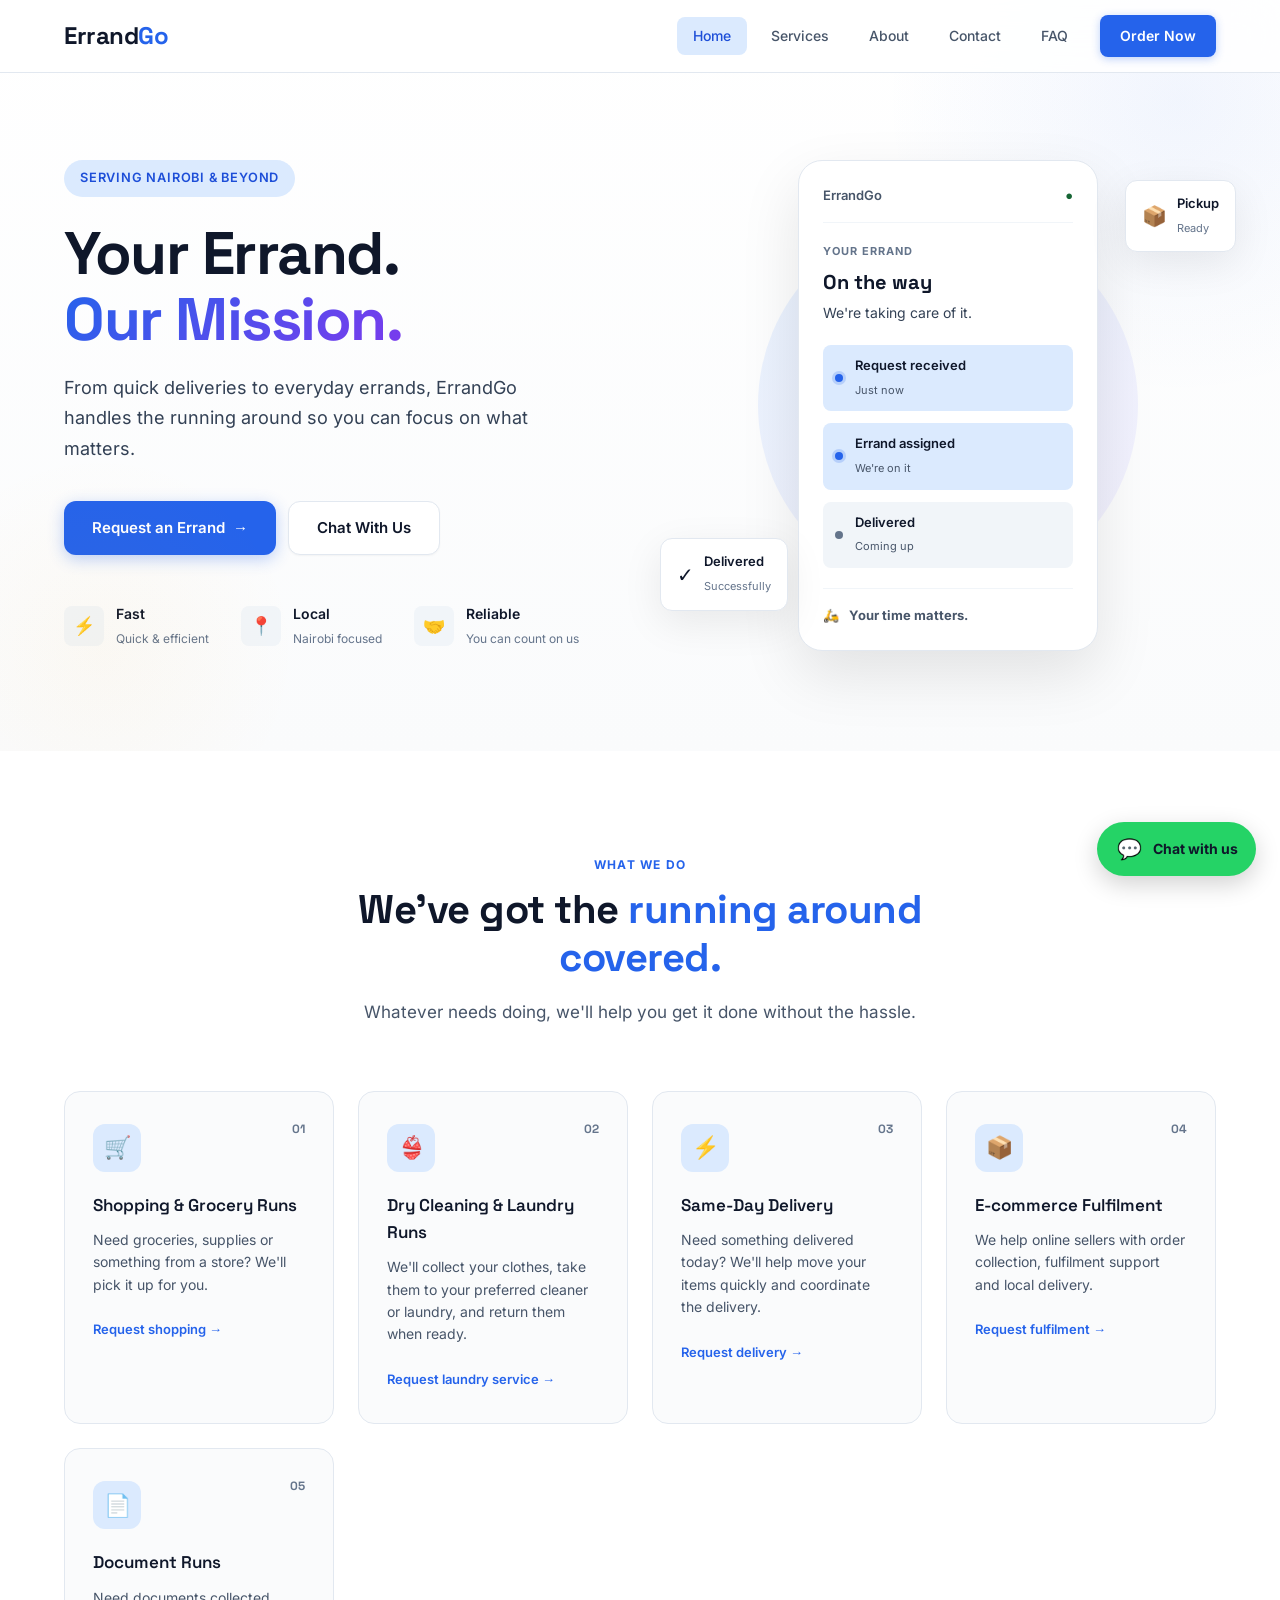
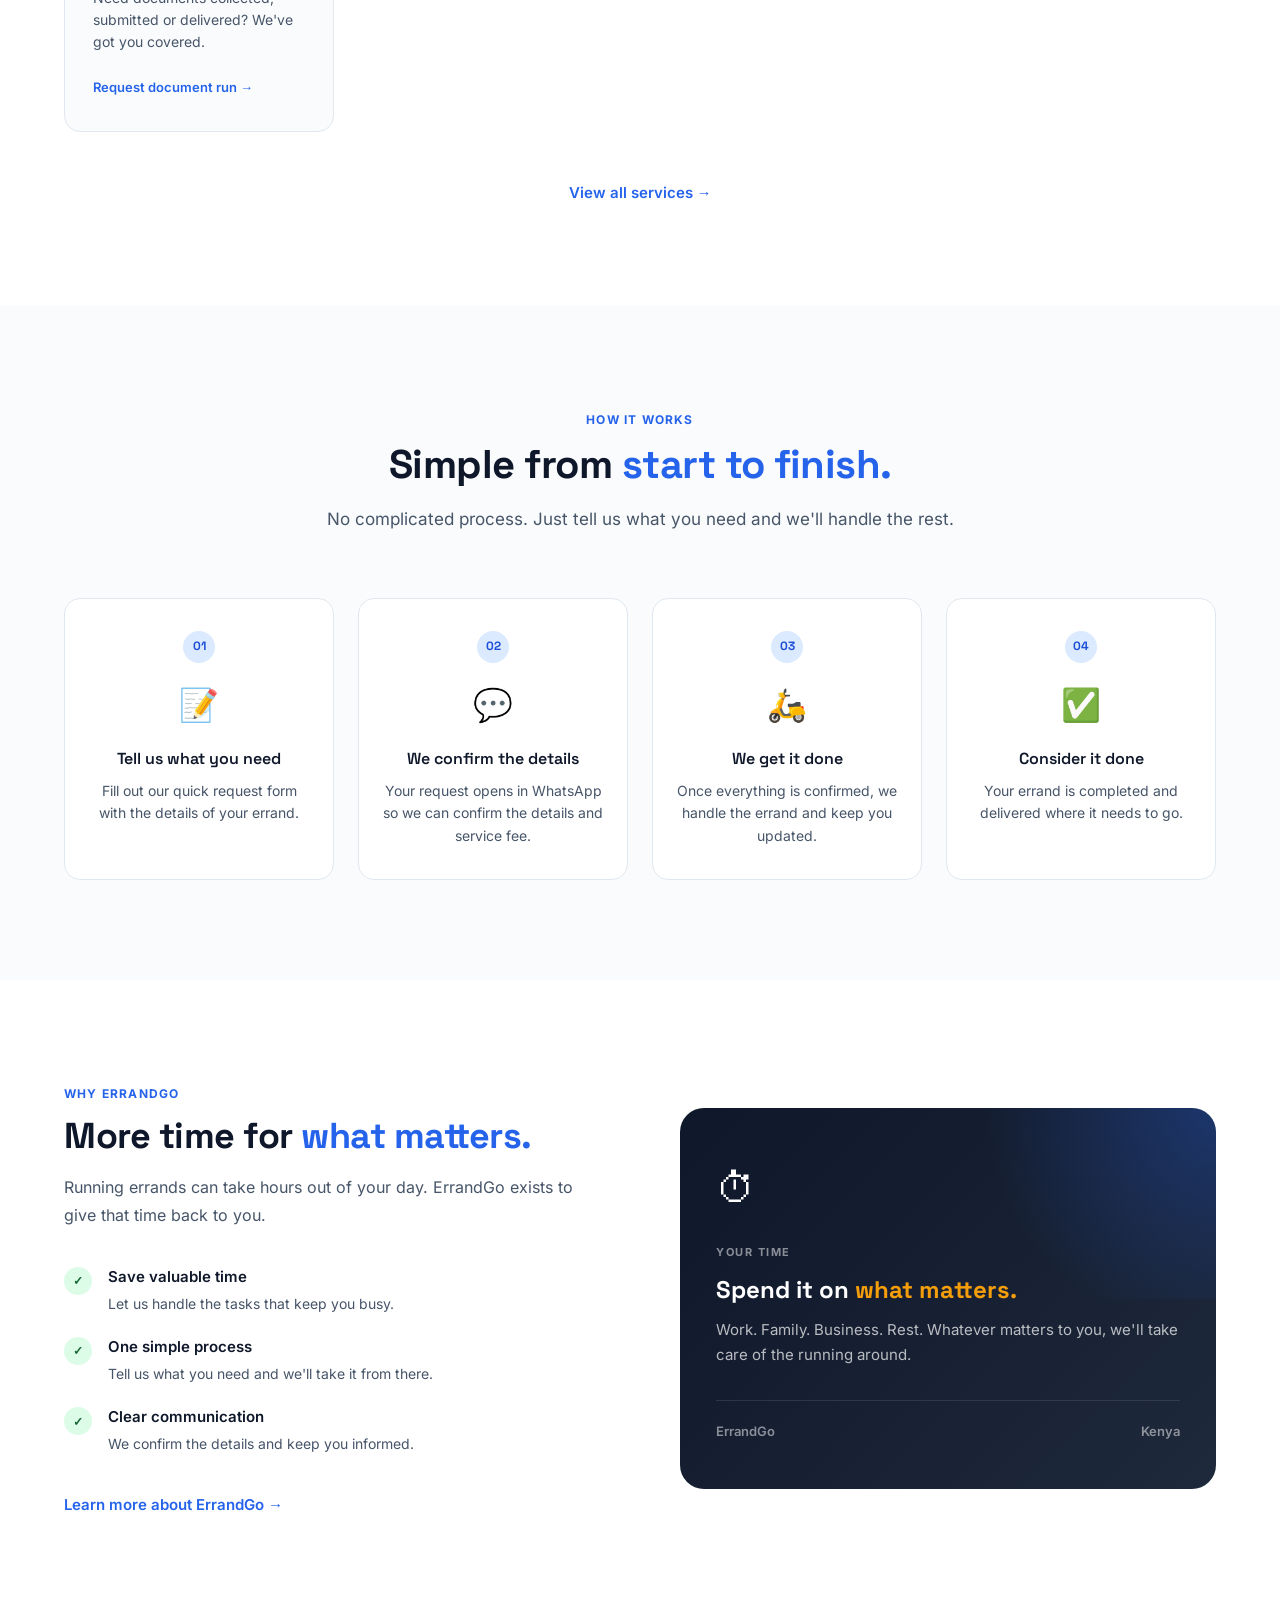
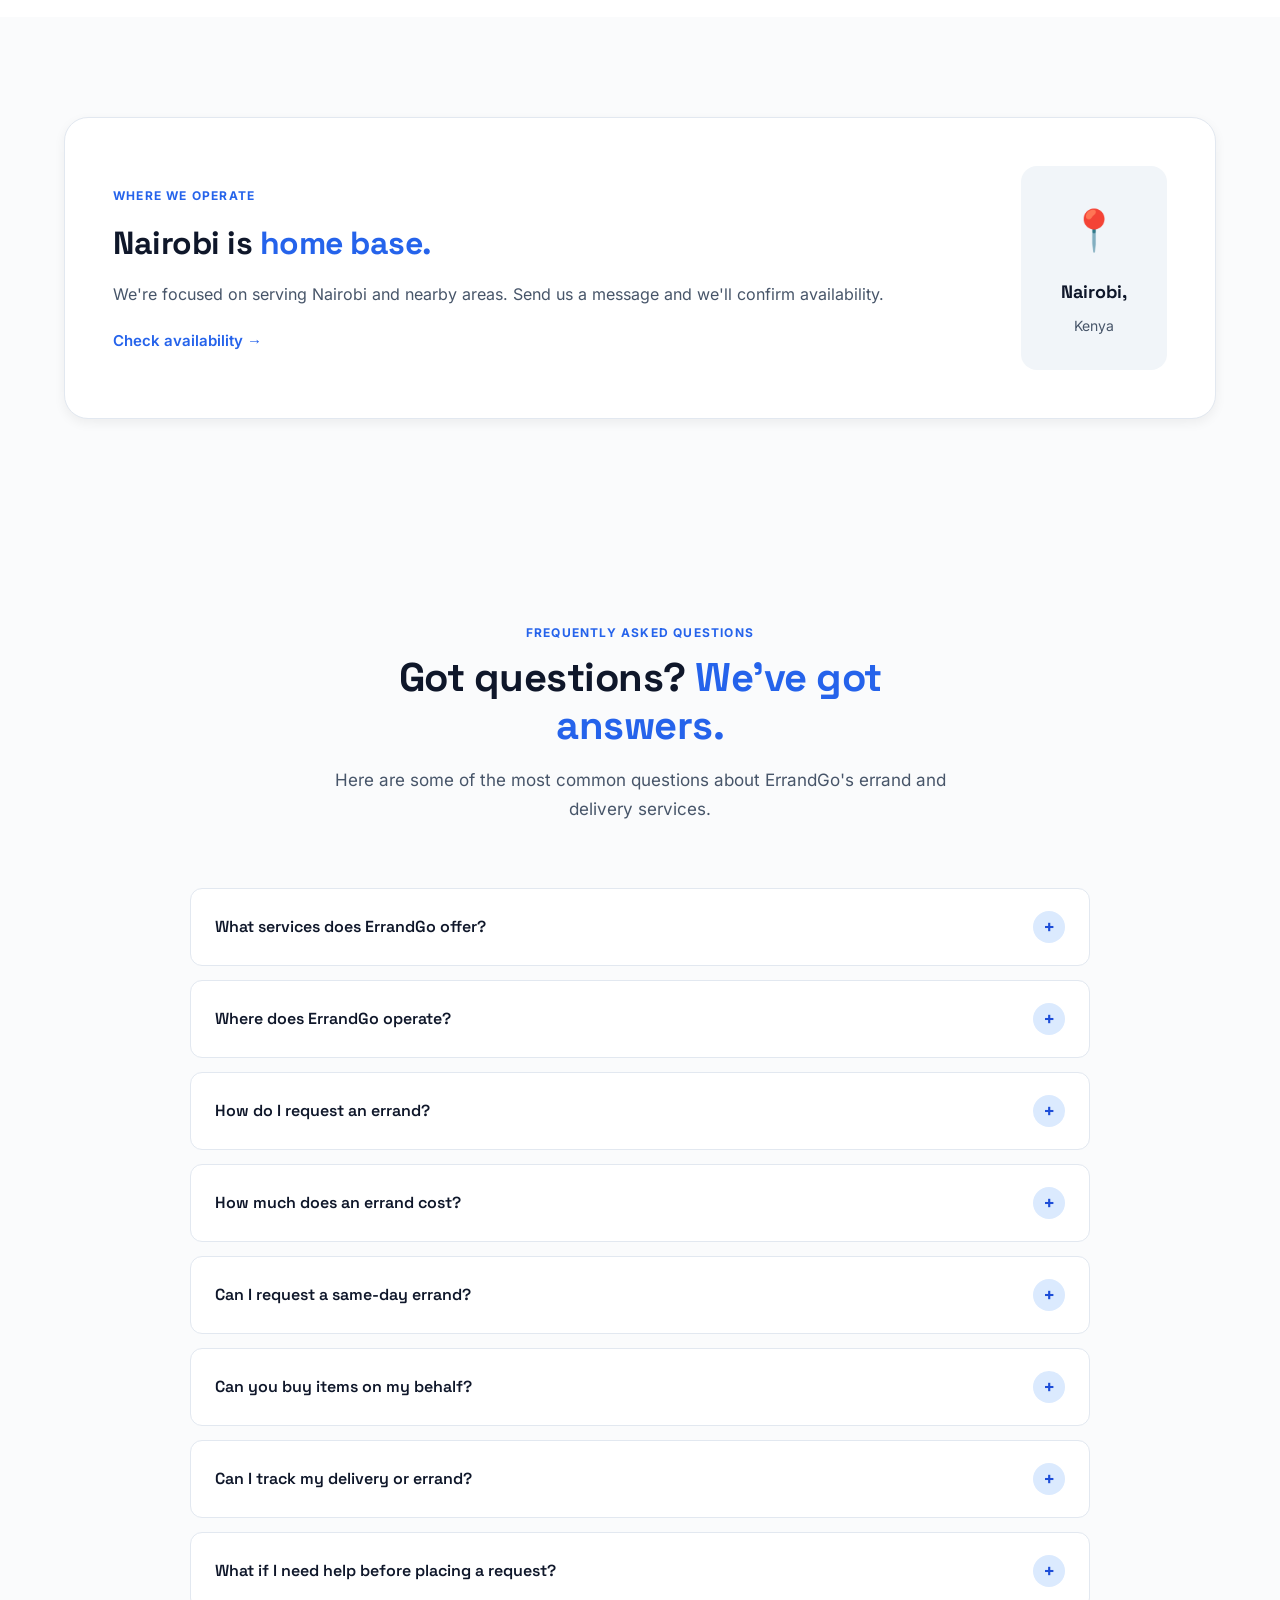
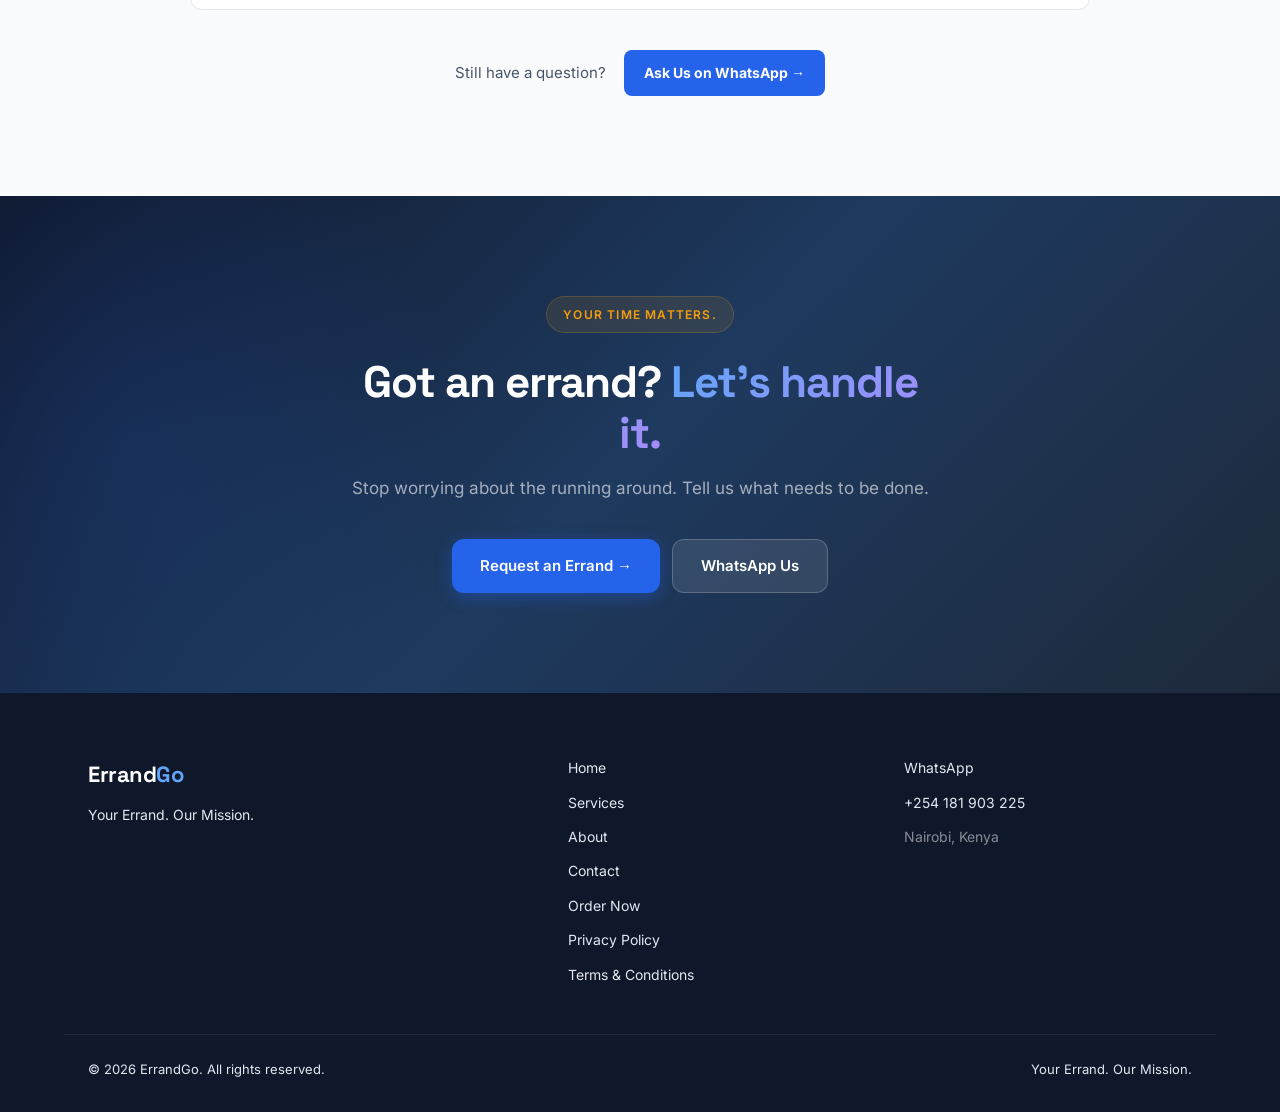
==== commit 9a82df7b: "Expand to 11 services, add privacy policy and terms pages, update contact number" ====
--- a/index.html
+++ b/index.html
@@ -498,7 +498,6 @@
     "Order collection and dispatch"
   ]
 }
-</script>
 </script>
 </head>
 
@@ -1217,4 +1216,4 @@
 <script src="script.js" defer></script>
 
 </body>
-</html>
+</html>
--- a/style.css
+++ b/style.css
@@ -2967,3 +2967,64 @@
 .footer a:hover {
     color: #ffffff;
 }
+
+/* =========================================================
+   LEGAL CONTENT (privacy.html / terms.html)
+========================================================= */
+
+.privacy-content {
+    max-width: 760px;
+}
+
+.privacy-content h2 {
+    font-family: var(--font-heading);
+    font-size: clamp(1.5rem, 2.5vw, 2rem);
+    font-weight: 700;
+    line-height: 1.2;
+    letter-spacing: -0.5px;
+    color: var(--color-text);
+    margin: 48px 0 16px;
+}
+
+.privacy-content h2:first-child {
+    margin-top: 0;
+}
+
+.privacy-content p,
+.privacy-content li {
+    font-size: 1rem;
+    line-height: 1.8;
+    color: var(--color-text-secondary);
+}
+
+.privacy-content p {
+    margin-bottom: 16px;
+}
+
+.privacy-content ul {
+    margin: 0 0 16px;
+    padding-left: 24px;
+}
+
+.privacy-content li {
+    margin-bottom: 8px;
+}
+
+.privacy-content a {
+    color: var(--color-primary);
+    text-decoration: underline;
+    text-underline-offset: 2px;
+}
+
+.privacy-content a:hover {
+    color: var(--color-primary-dark);
+}
+
+.privacy-content strong {
+    color: var(--color-text);
+}
+
+.page-hero-content small {
+    font-size: .875rem;
+    color: var(--color-text-muted);
+}
--- a/style.css
+++ b/style.css
@@ -2967,3 +2967,64 @@
 .footer a:hover {
     color: #ffffff;
 }
+
+/* =========================================================
+   LEGAL CONTENT (privacy.html / terms.html)
+========================================================= */
+
+.privacy-content {
+    max-width: 760px;
+}
+
+.privacy-content h2 {
+    font-family: var(--font-heading);
+    font-size: clamp(1.5rem, 2.5vw, 2rem);
+    font-weight: 700;
+    line-height: 1.2;
+    letter-spacing: -0.5px;
+    color: var(--color-text);
+    margin: 48px 0 16px;
+}
+
+.privacy-content h2:first-child {
+    margin-top: 0;
+}
+
+.privacy-content p,
+.privacy-content li {
+    font-size: 1rem;
+    line-height: 1.8;
+    color: var(--color-text-secondary);
+}
+
+.privacy-content p {
+    margin-bottom: 16px;
+}
+
+.privacy-content ul {
+    margin: 0 0 16px;
+    padding-left: 24px;
+}
+
+.privacy-content li {
+    margin-bottom: 8px;
+}
+
+.privacy-content a {
+    color: var(--color-primary);
+    text-decoration: underline;
+    text-underline-offset: 2px;
+}
+
+.privacy-content a:hover {
+    color: var(--color-primary-dark);
+}
+
+.privacy-content strong {
+    color: var(--color-text);
+}
+
+.page-hero-content small {
+    font-size: .875rem;
+    color: var(--color-text-muted);
+}
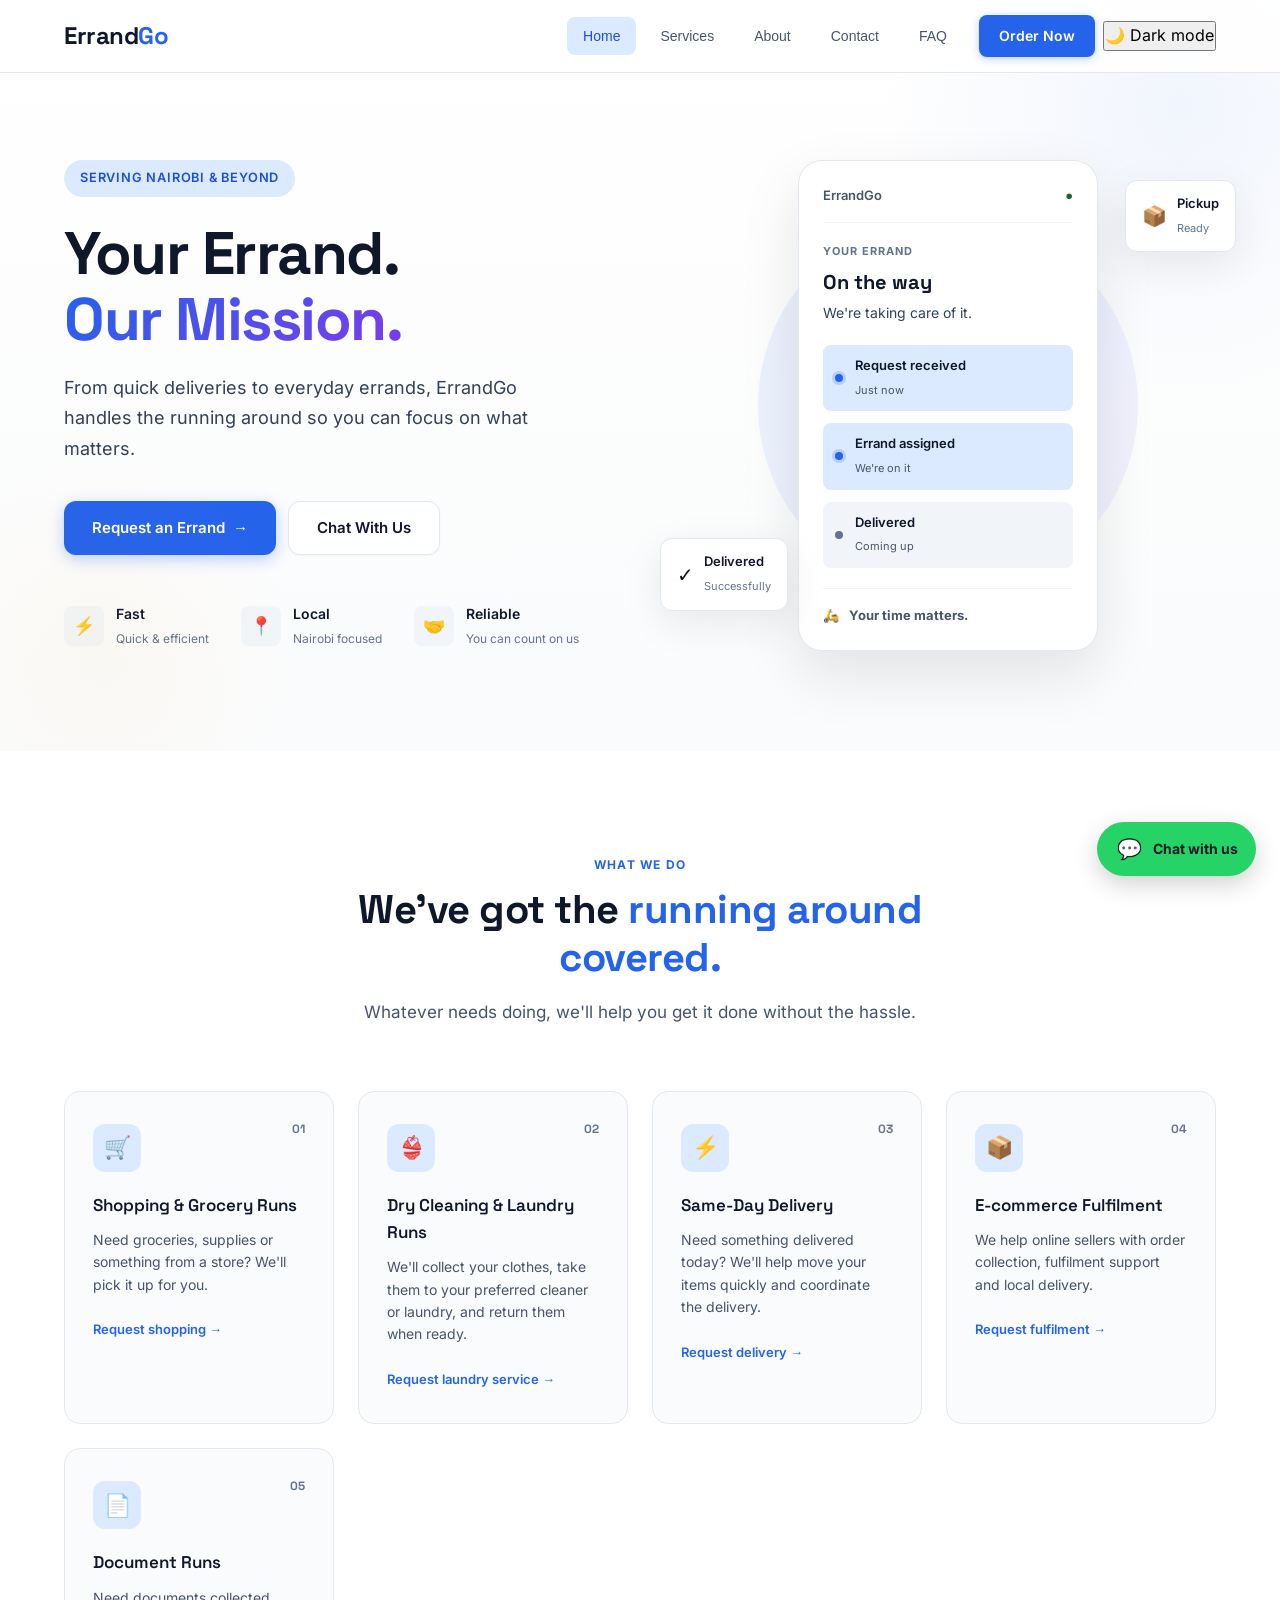
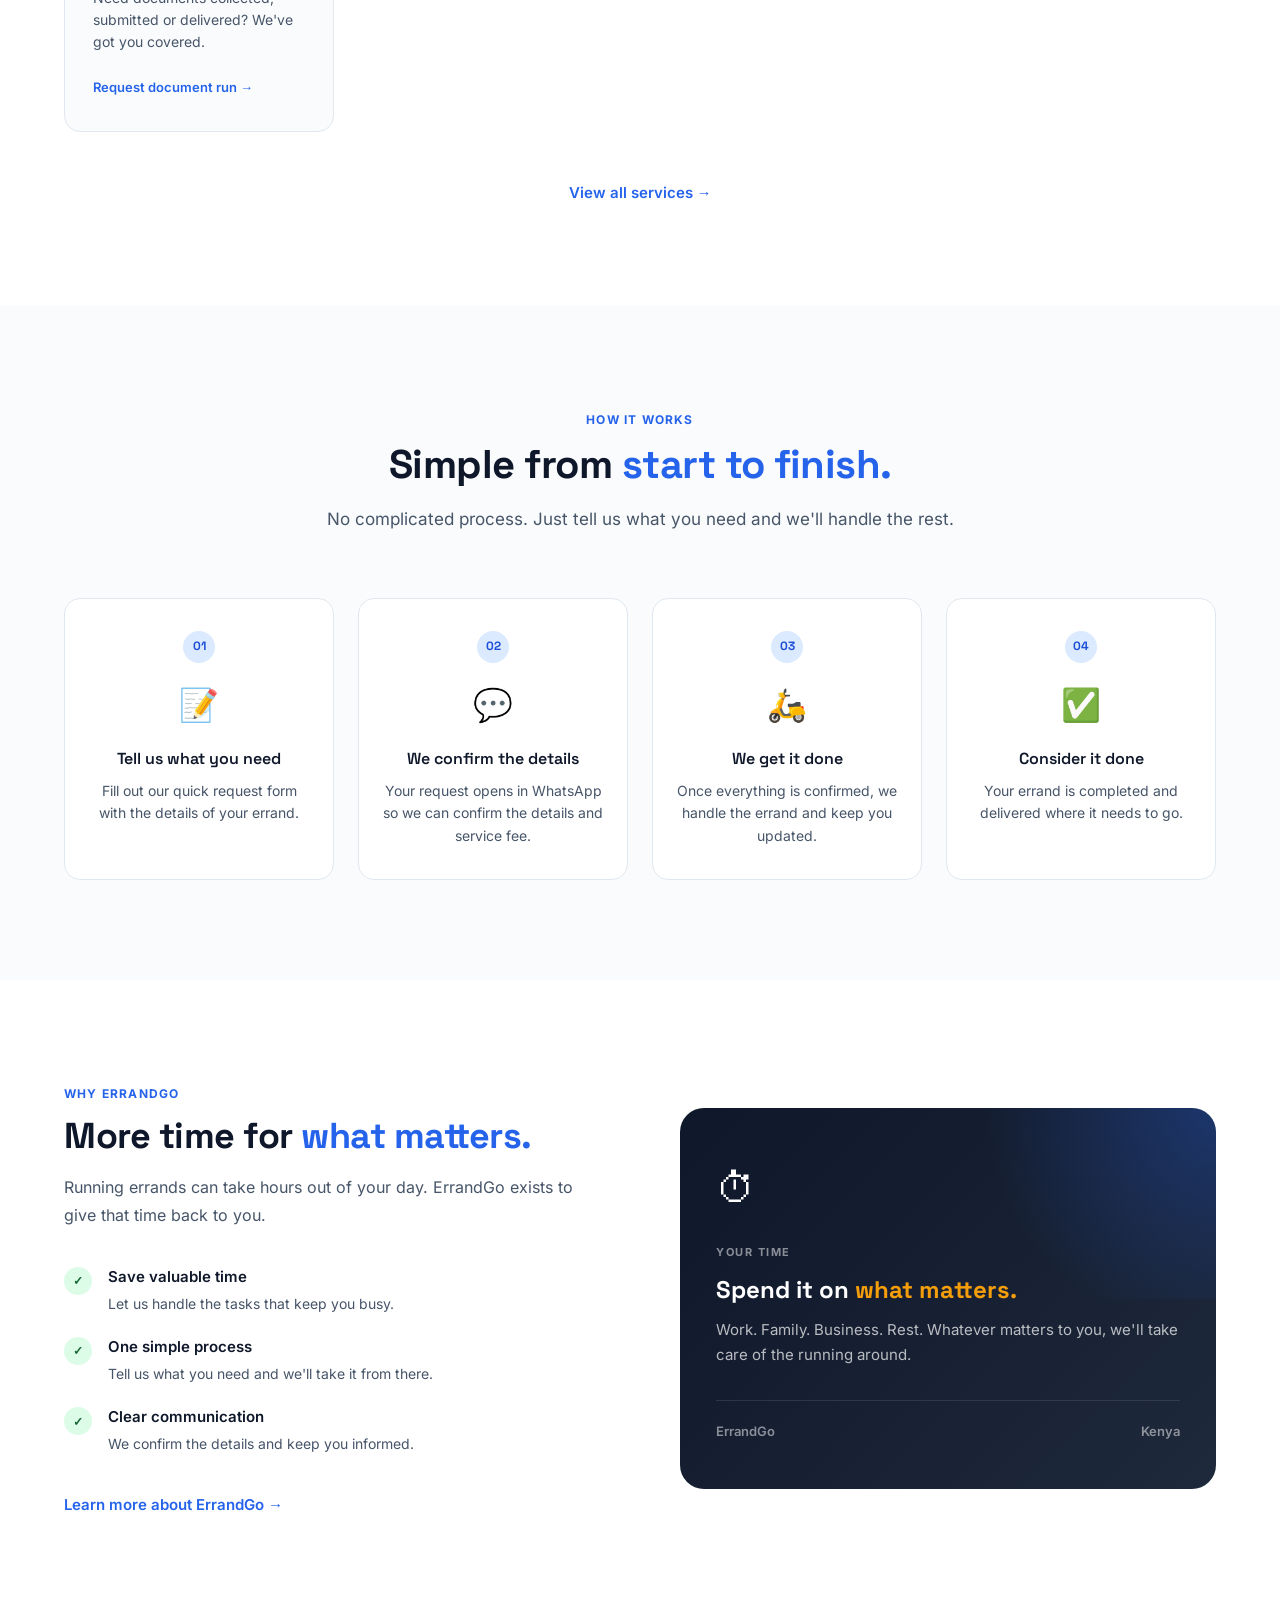
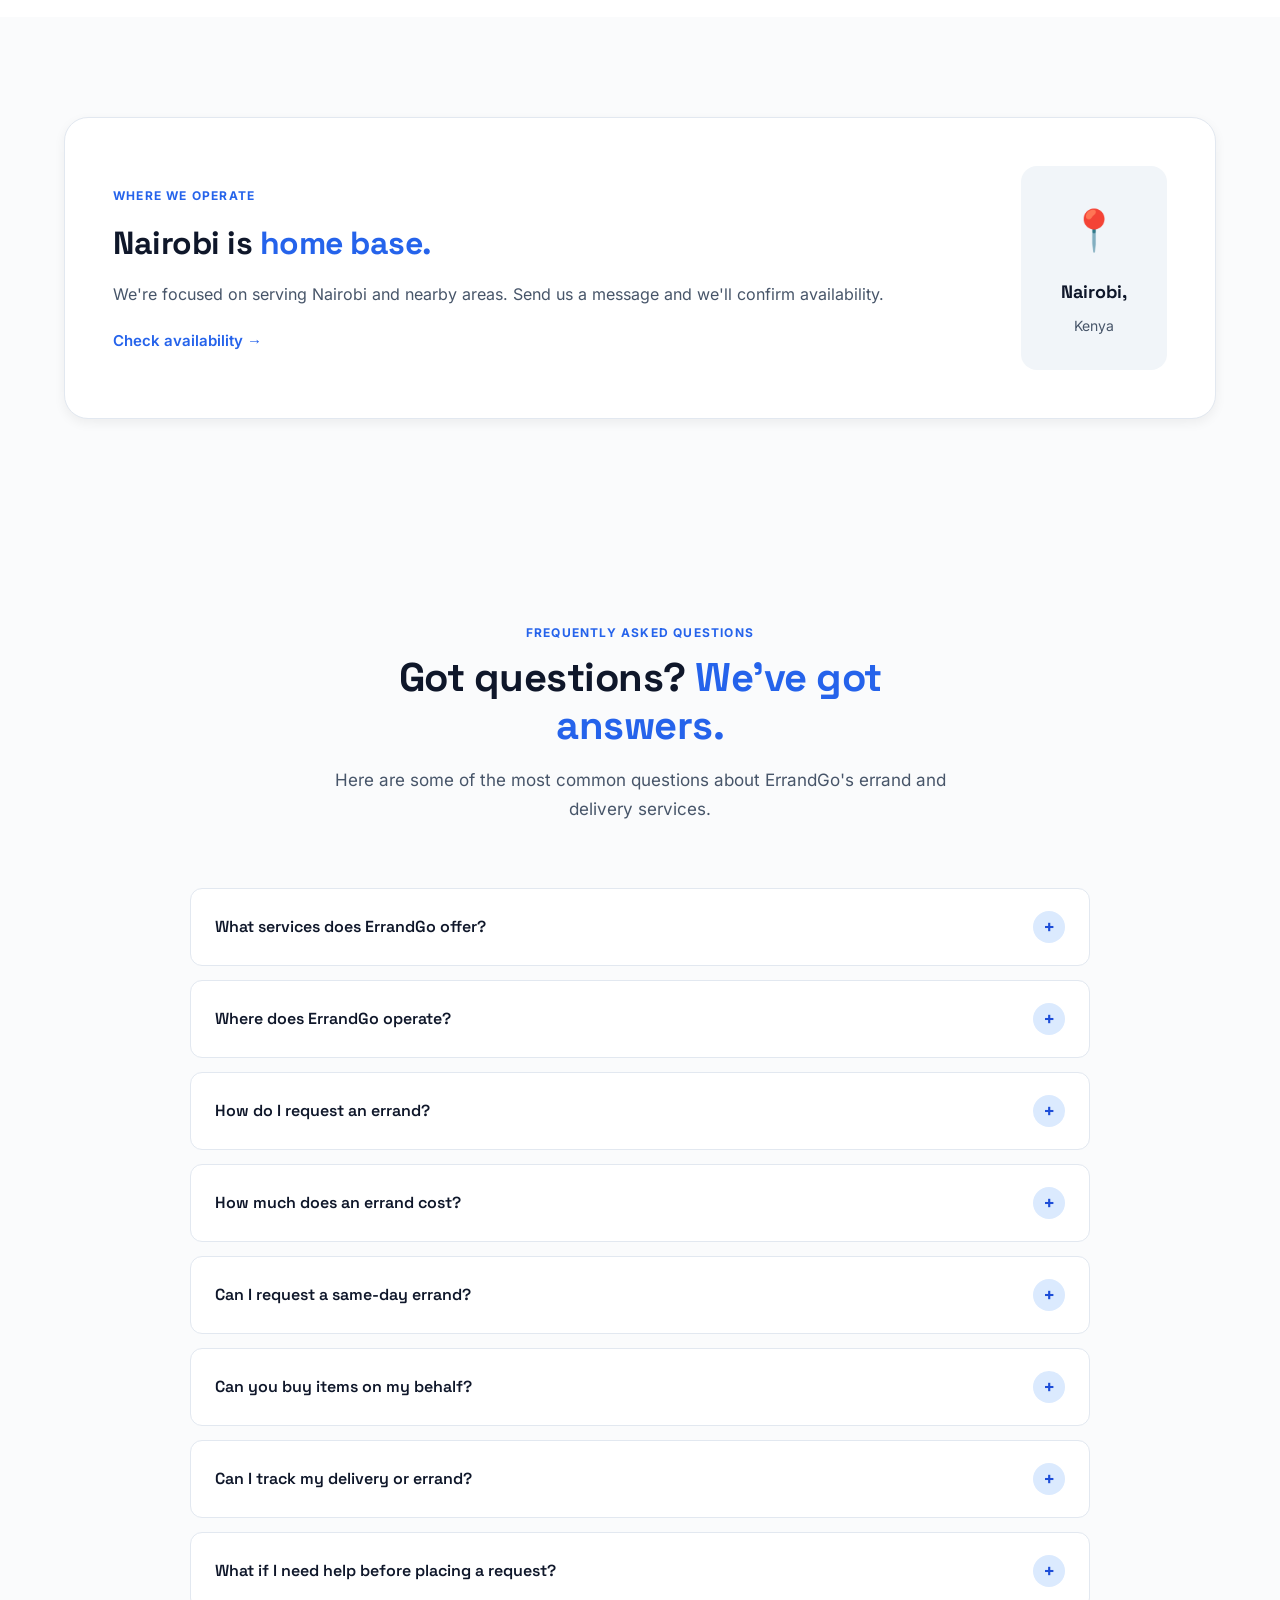
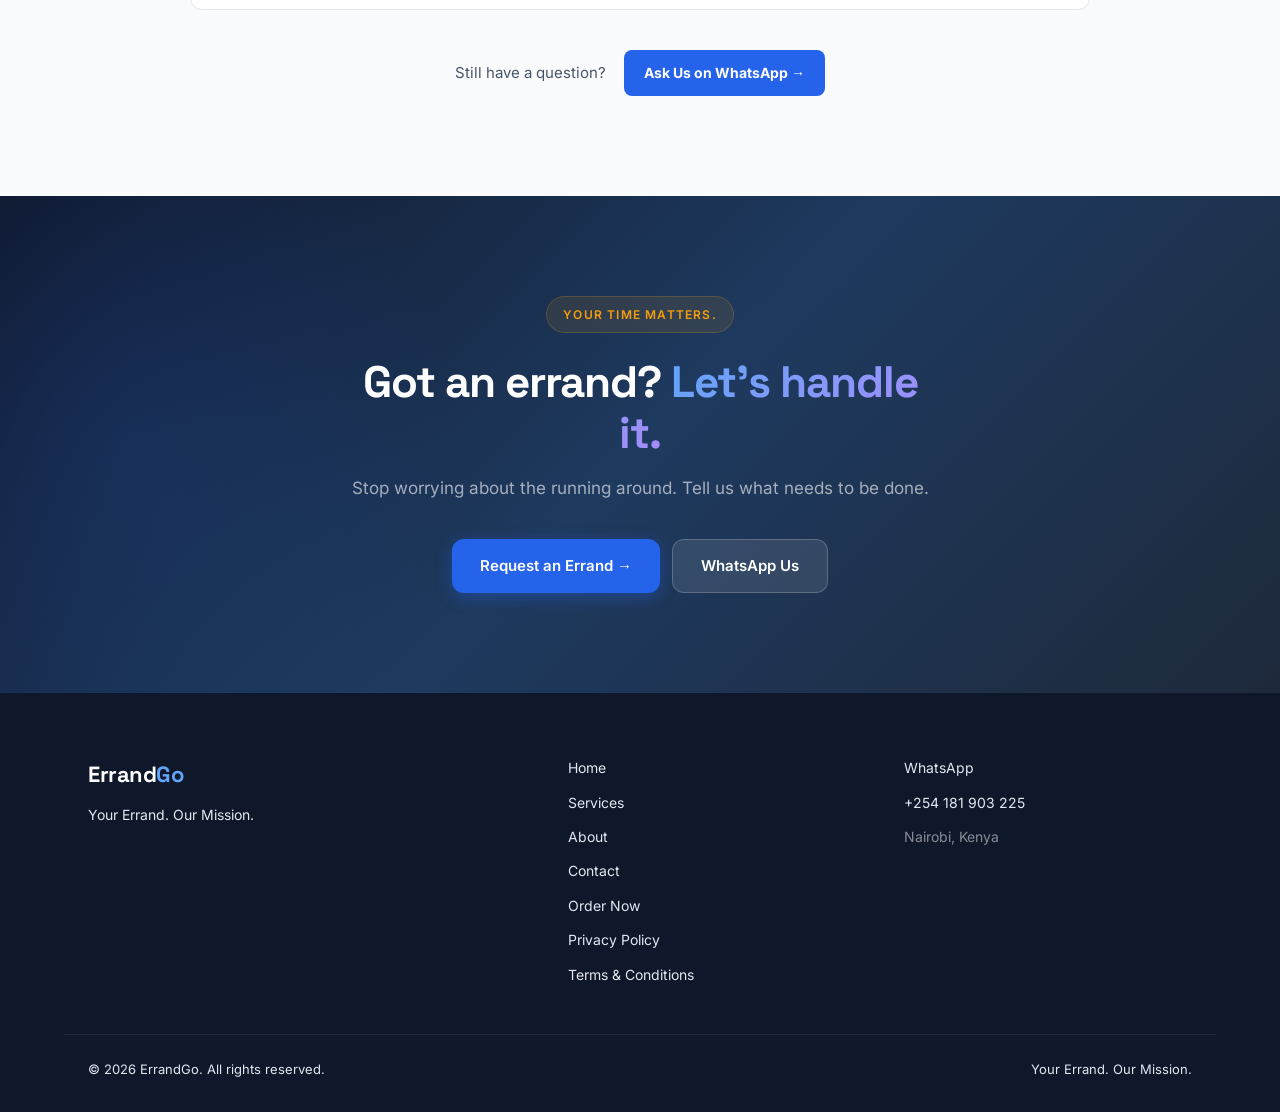
==== commit a365eb5d: "Add dark mode toggle button to navigation Added a dark mode toggle button to the navigation." ====
--- a/index.html
+++ b/index.html
@@ -532,12 +532,25 @@
 
         <a href="index.html#faq">FAQ</a>
 
+        
         <a href="request.html" class="nav-button">
             Order Now
         </a>
 
+        <!-- Dark Mode Toggle -->
+        <button
+            class="theme-toggle"
+            id="themeToggle"
+            type="button"
+            aria-label="Switch to dark mode"
+            title="Switch theme"
+        >
+            <span id="themeIcon" aria-hidden="true">🌙</span>
+            <span class="theme-toggle-text">Dark mode</span>
+        </button>
+
     </nav>
-
+        
     <!-- Mobile Menu Button -->
     <button class="menu-toggle"
             id="menuToggle"
@@ -1216,4 +1229,4 @@
 <script src="script.js" defer></script>
 
 </body>
-</html>+</html>
--- a/style.css
+++ b/style.css
@@ -3028,3 +3028,161 @@
     font-size: .875rem;
     color: var(--color-text-muted);
 }
+
+/* =========================================================
+   21. ERRANDGO DARK MODE
+========================================================= */
+
+html[data-theme="dark"] {
+    color-scheme: dark;
+
+    --color-bg: #0b1120;
+    --color-surface: #111c2e;
+    --color-text: #f1f5f9;
+    --color-text-secondary: #cbd5e1;
+    --color-text-muted: #94a3b8;
+
+    --color-primary: #60a5fa;
+    --color-primary-dark: #93c5fd;
+    --color-primary-light: #1e3a5f;
+
+    --color-accent: #fbbf24;
+    --color-accent-light: #422006;
+
+    --color-success: #4ade80;
+    --color-success-light: #14532d;
+    --color-success-dark: #bbf7d0;
+
+    --color-border: #29364a;
+    --color-border-light: #1e293b;
+
+    --shadow-sm: 0 1px 2px rgba(0, 0, 0, 0.2);
+    --shadow-md: 0 4px 12px rgba(0, 0, 0, 0.25);
+    --shadow-lg: 0 12px 40px rgba(0, 0, 0, 0.3);
+    --shadow-xl: 0 24px 60px rgba(0, 0, 0, 0.35);
+}
+
+/* Navbar and mobile menu */
+html[data-theme="dark"] .navbar {
+    background: rgba(11, 17, 32, 0.94);
+}
+
+html[data-theme="dark"] .nav-links {
+    background: #111c2e;
+}
+
+html[data-theme="dark"] .menu-toggle:hover {
+    background: #29364a;
+}
+
+/* Main page backgrounds */
+html[data-theme="dark"] .hero,
+html[data-theme="dark"] .page-hero {
+    background: linear-gradient(180deg, #111c2e 0%, #0b1120 100%);
+}
+
+html[data-theme="dark"] .hero .hero-content > p {
+    color: #cbd5e1;
+}
+
+html[data-theme="dark"] .hero-trust .trust-icon,
+html[data-theme="dark"] .status-line,
+html[data-theme="dark"] .coverage-location {
+    background: #1e293b;
+}
+
+/* Cards and forms */
+html[data-theme="dark"] .service-card,
+html[data-theme="dark"] .faq-card,
+html[data-theme="dark"] .faq-item,
+html[data-theme="dark"] .value-card,
+html[data-theme="dark"] .highlight-card,
+html[data-theme="dark"] .coverage-card,
+html[data-theme="dark"] .request-card,
+html[data-theme="dark"] .contact-method {
+    background: var(--color-surface);
+    border-color: var(--color-border);
+    color: var(--color-text);
+}
+
+html[data-theme="dark"] .form-group input,
+html[data-theme="dark"] .form-group select,
+html[data-theme="dark"] .form-group textarea {
+    background: #0b1120;
+    color: #f1f5f9;
+    border-color: #374151;
+}
+
+html[data-theme="dark"] .form-group input::placeholder,
+html[data-theme="dark"] .form-group textarea::placeholder {
+    color: #94a3b8;
+}
+
+html[data-theme="dark"] .request-header {
+    background: linear-gradient(180deg, #1e293b, transparent);
+}
+
+html[data-theme="dark"] .booking-checkbox {
+    background: #0b1120;
+    border-color: var(--color-border);
+    color: var(--color-text-secondary);
+}
+
+/* FAQ */
+html[data-theme="dark"] .faq-question {
+    color: var(--color-text);
+}
+
+html[data-theme="dark"] .faq-icon {
+    background: #1e3a5f;
+    color: #bfdbfe;
+}
+
+/* Secondary buttons and links */
+html[data-theme="dark"] .hero-button.secondary {
+    background: var(--color-surface);
+    color: var(--color-text);
+    border-color: var(--color-border);
+}
+
+html[data-theme="dark"] .section-link a:hover,
+html[data-theme="dark"] .booking-checkbox:hover {
+    background: #1e3a5f;
+}
+
+/* Legal pages */
+html[data-theme="dark"] .privacy-content h2,
+html[data-theme="dark"] .privacy-content strong {
+    color: var(--color-text);
+}
+
+/* Smooth theme transition */
+body,
+.navbar,
+.nav-links,
+.service-card,
+.faq-item,
+.value-card,
+.highlight-card,
+.contact-method,
+.request-card {
+    transition:
+        background-color 0.25s ease,
+        color 0.25s ease,
+        border-color 0.25s ease;
+}
+
+/* Respect reduced-motion preference */
+@media (prefers-reduced-motion: reduce) {
+    body,
+    .navbar,
+    .nav-links,
+    .service-card,
+    .faq-item,
+    .value-card,
+    .highlight-card,
+    .contact-method,
+    .request-card {
+        transition: none;
+    }
+}
--- a/style.css
+++ b/style.css
@@ -3028,3 +3028,161 @@
     font-size: .875rem;
     color: var(--color-text-muted);
 }
+
+/* =========================================================
+   21. ERRANDGO DARK MODE
+========================================================= */
+
+html[data-theme="dark"] {
+    color-scheme: dark;
+
+    --color-bg: #0b1120;
+    --color-surface: #111c2e;
+    --color-text: #f1f5f9;
+    --color-text-secondary: #cbd5e1;
+    --color-text-muted: #94a3b8;
+
+    --color-primary: #60a5fa;
+    --color-primary-dark: #93c5fd;
+    --color-primary-light: #1e3a5f;
+
+    --color-accent: #fbbf24;
+    --color-accent-light: #422006;
+
+    --color-success: #4ade80;
+    --color-success-light: #14532d;
+    --color-success-dark: #bbf7d0;
+
+    --color-border: #29364a;
+    --color-border-light: #1e293b;
+
+    --shadow-sm: 0 1px 2px rgba(0, 0, 0, 0.2);
+    --shadow-md: 0 4px 12px rgba(0, 0, 0, 0.25);
+    --shadow-lg: 0 12px 40px rgba(0, 0, 0, 0.3);
+    --shadow-xl: 0 24px 60px rgba(0, 0, 0, 0.35);
+}
+
+/* Navbar and mobile menu */
+html[data-theme="dark"] .navbar {
+    background: rgba(11, 17, 32, 0.94);
+}
+
+html[data-theme="dark"] .nav-links {
+    background: #111c2e;
+}
+
+html[data-theme="dark"] .menu-toggle:hover {
+    background: #29364a;
+}
+
+/* Main page backgrounds */
+html[data-theme="dark"] .hero,
+html[data-theme="dark"] .page-hero {
+    background: linear-gradient(180deg, #111c2e 0%, #0b1120 100%);
+}
+
+html[data-theme="dark"] .hero .hero-content > p {
+    color: #cbd5e1;
+}
+
+html[data-theme="dark"] .hero-trust .trust-icon,
+html[data-theme="dark"] .status-line,
+html[data-theme="dark"] .coverage-location {
+    background: #1e293b;
+}
+
+/* Cards and forms */
+html[data-theme="dark"] .service-card,
+html[data-theme="dark"] .faq-card,
+html[data-theme="dark"] .faq-item,
+html[data-theme="dark"] .value-card,
+html[data-theme="dark"] .highlight-card,
+html[data-theme="dark"] .coverage-card,
+html[data-theme="dark"] .request-card,
+html[data-theme="dark"] .contact-method {
+    background: var(--color-surface);
+    border-color: var(--color-border);
+    color: var(--color-text);
+}
+
+html[data-theme="dark"] .form-group input,
+html[data-theme="dark"] .form-group select,
+html[data-theme="dark"] .form-group textarea {
+    background: #0b1120;
+    color: #f1f5f9;
+    border-color: #374151;
+}
+
+html[data-theme="dark"] .form-group input::placeholder,
+html[data-theme="dark"] .form-group textarea::placeholder {
+    color: #94a3b8;
+}
+
+html[data-theme="dark"] .request-header {
+    background: linear-gradient(180deg, #1e293b, transparent);
+}
+
+html[data-theme="dark"] .booking-checkbox {
+    background: #0b1120;
+    border-color: var(--color-border);
+    color: var(--color-text-secondary);
+}
+
+/* FAQ */
+html[data-theme="dark"] .faq-question {
+    color: var(--color-text);
+}
+
+html[data-theme="dark"] .faq-icon {
+    background: #1e3a5f;
+    color: #bfdbfe;
+}
+
+/* Secondary buttons and links */
+html[data-theme="dark"] .hero-button.secondary {
+    background: var(--color-surface);
+    color: var(--color-text);
+    border-color: var(--color-border);
+}
+
+html[data-theme="dark"] .section-link a:hover,
+html[data-theme="dark"] .booking-checkbox:hover {
+    background: #1e3a5f;
+}
+
+/* Legal pages */
+html[data-theme="dark"] .privacy-content h2,
+html[data-theme="dark"] .privacy-content strong {
+    color: var(--color-text);
+}
+
+/* Smooth theme transition */
+body,
+.navbar,
+.nav-links,
+.service-card,
+.faq-item,
+.value-card,
+.highlight-card,
+.contact-method,
+.request-card {
+    transition:
+        background-color 0.25s ease,
+        color 0.25s ease,
+        border-color 0.25s ease;
+}
+
+/* Respect reduced-motion preference */
+@media (prefers-reduced-motion: reduce) {
+    body,
+    .navbar,
+    .nav-links,
+    .service-card,
+    .faq-item,
+    .value-card,
+    .highlight-card,
+    .contact-method,
+    .request-card {
+        transition: none;
+    }
+}
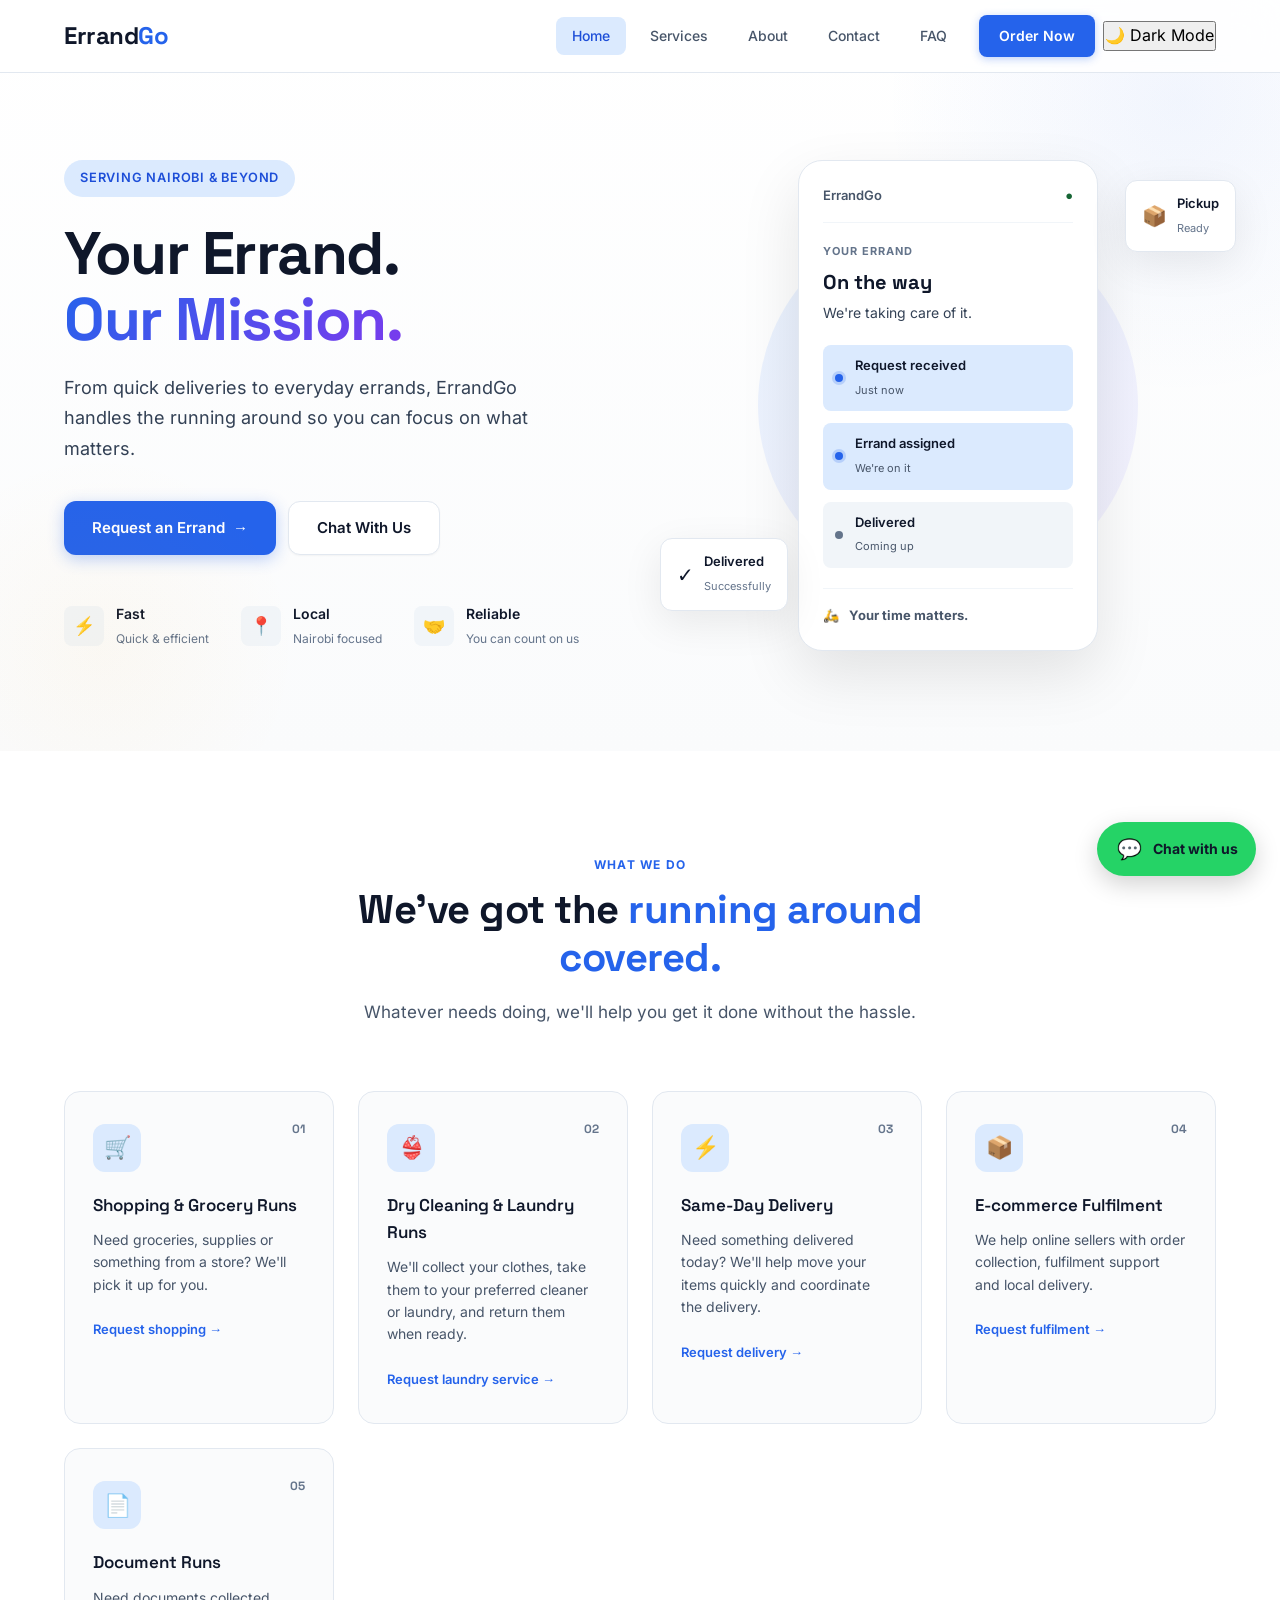
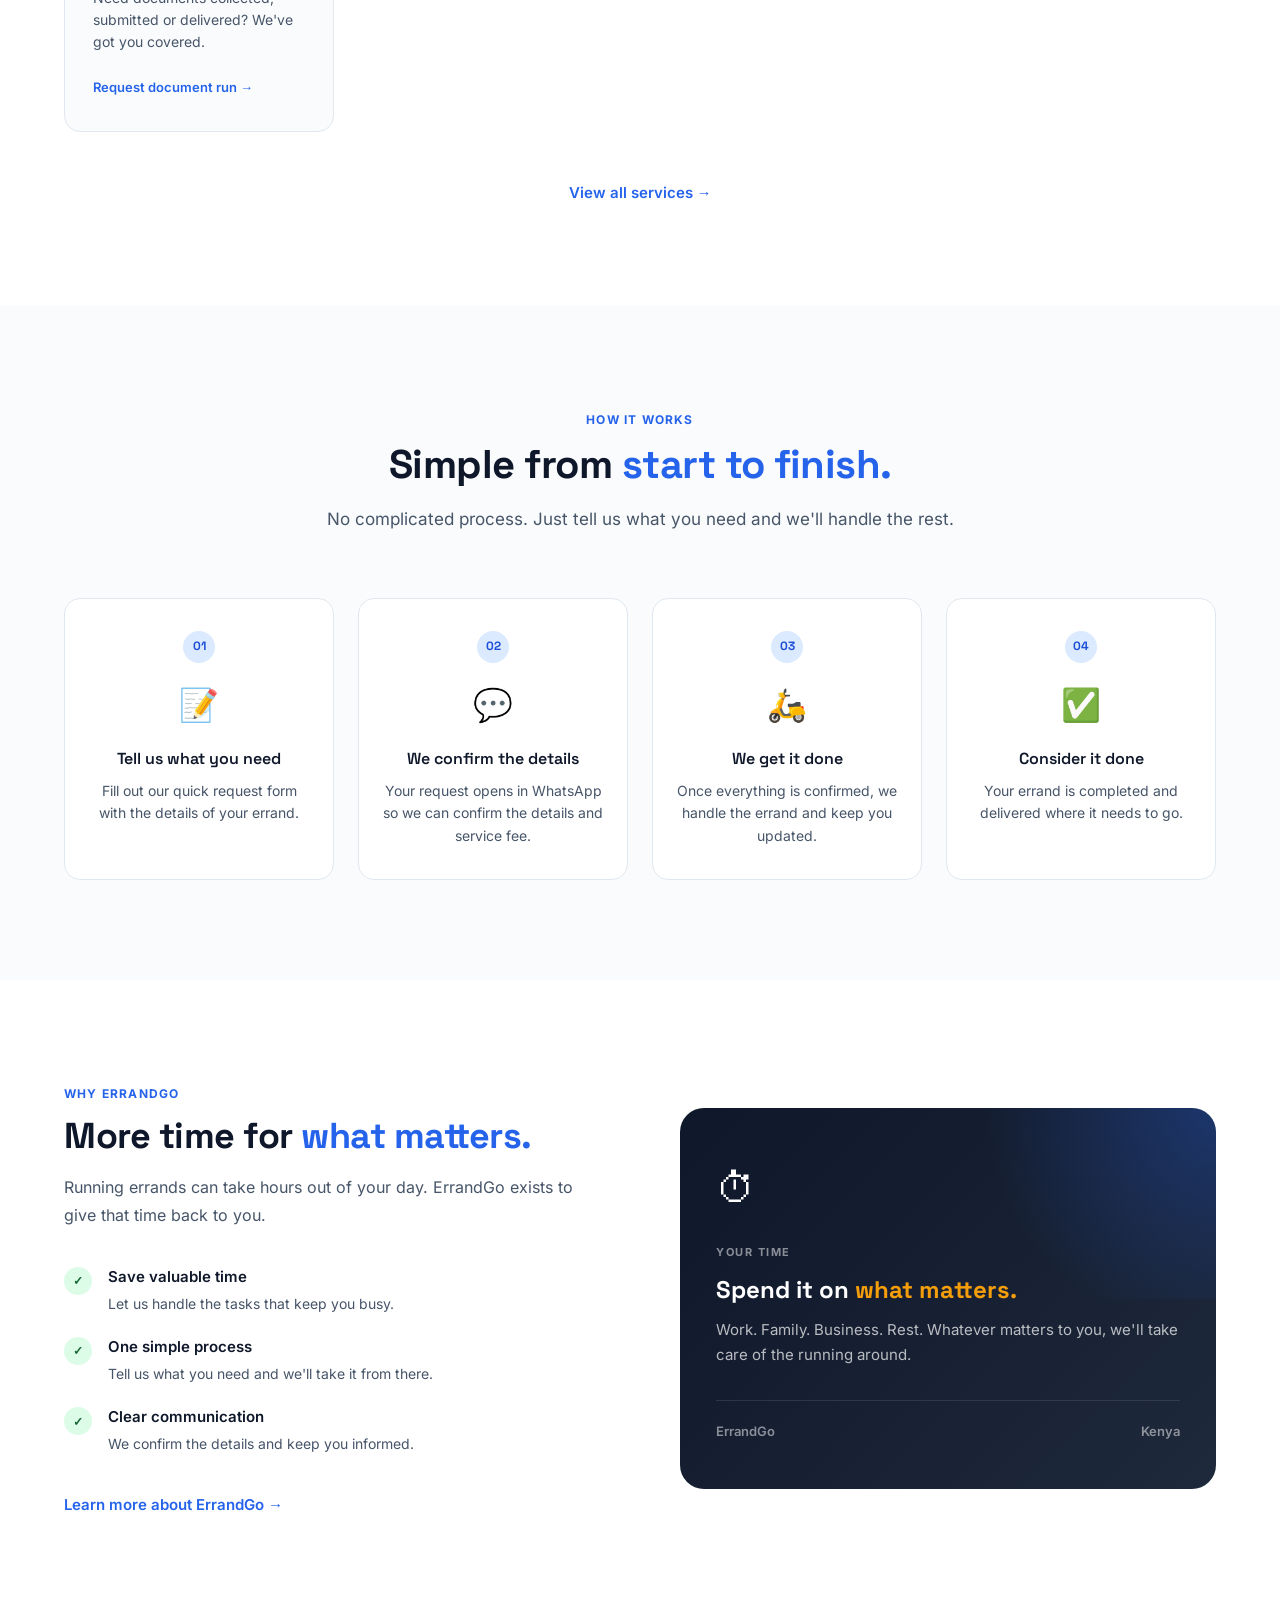
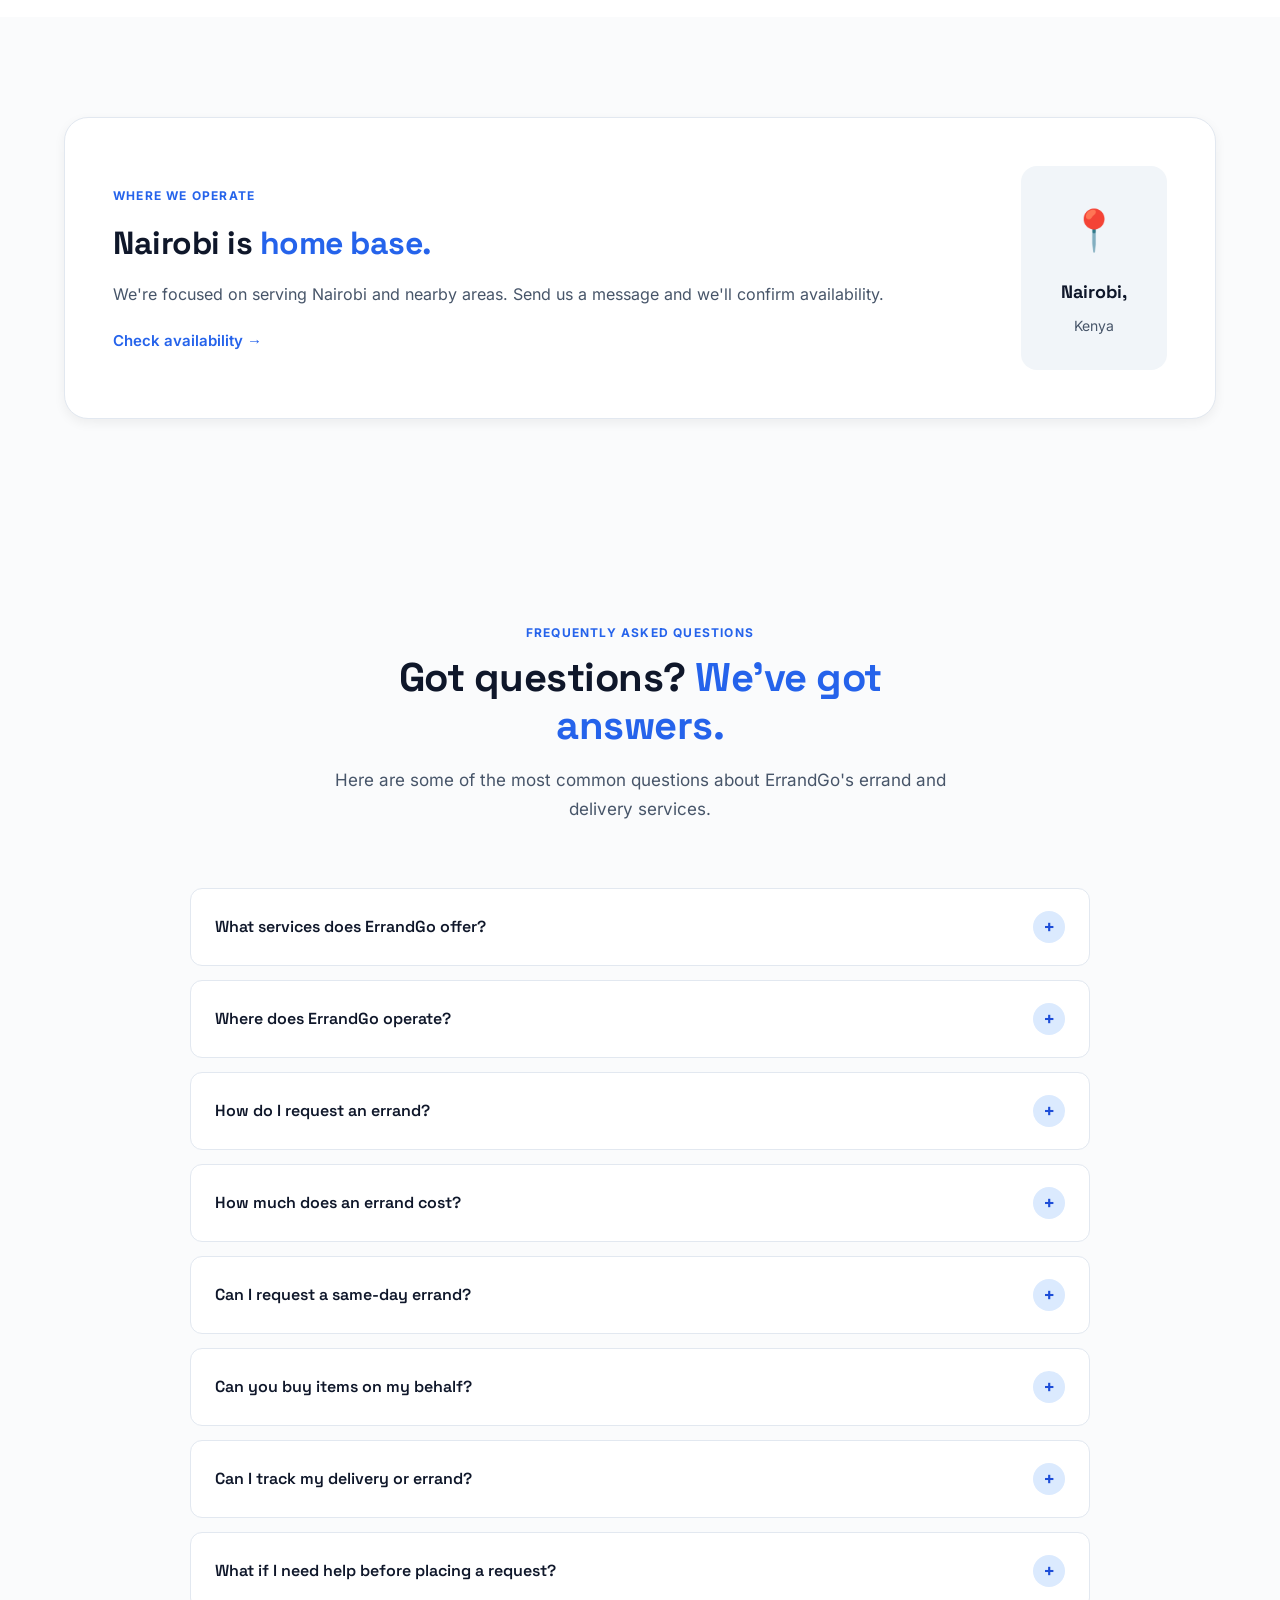
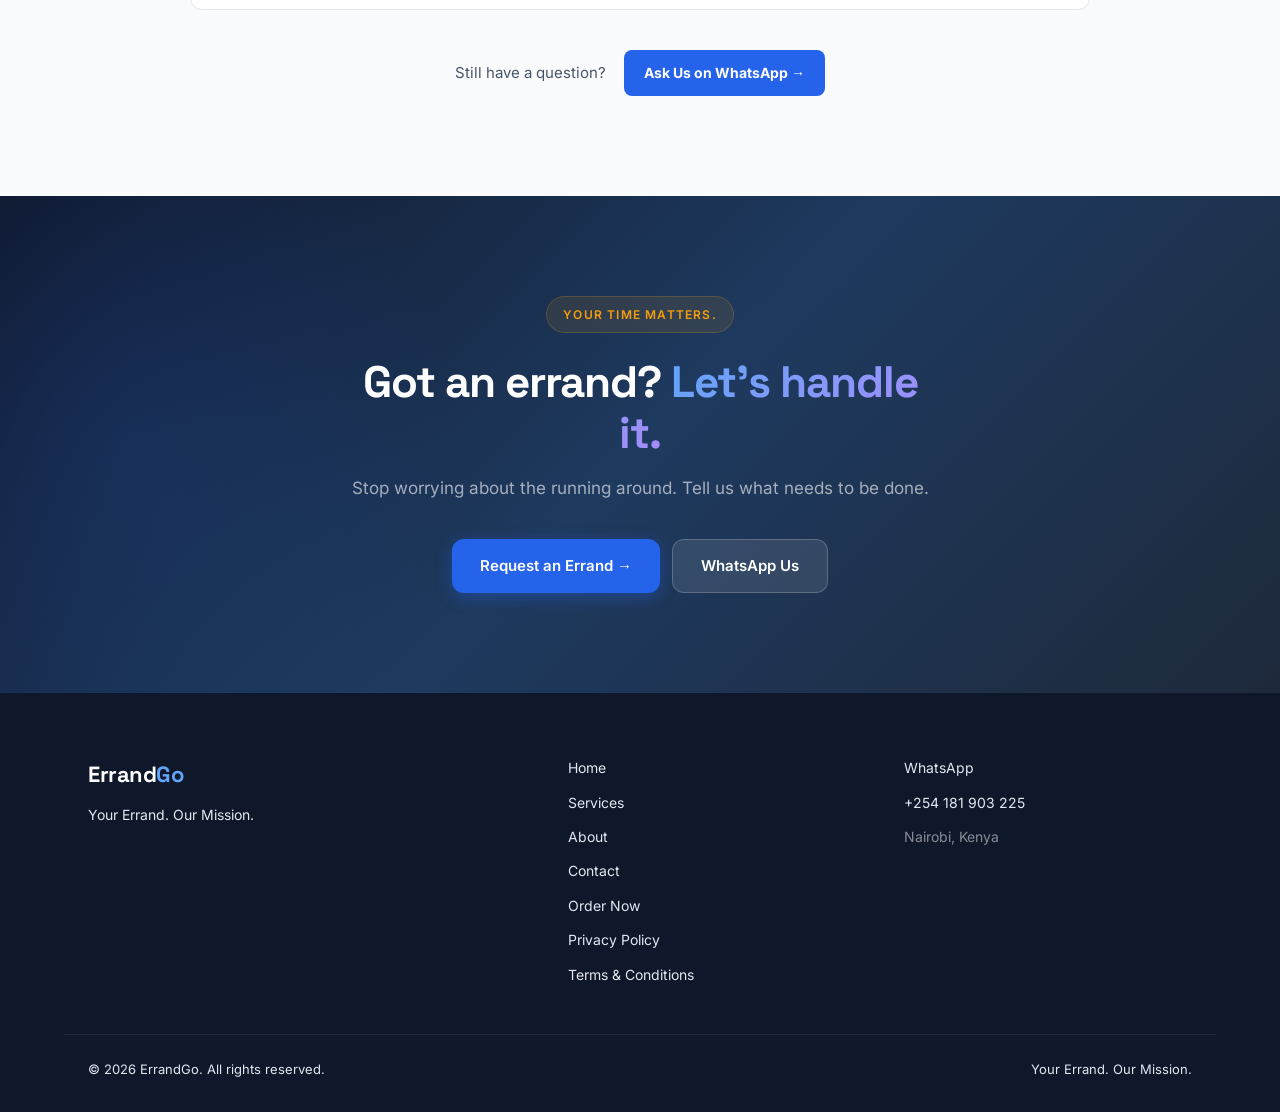
==== commit f8eeefee: "Refactor dark mode toggle button in index.html" ====
--- a/index.html
+++ b/index.html
@@ -537,35 +537,31 @@
             Order Now
         </a>
 
-        <!-- Dark Mode Toggle -->
-        <button
-            class="theme-toggle"
-            id="themeToggle"
-            type="button"
-            aria-label="Switch to dark mode"
-            title="Switch theme"
-        >
-            <span id="themeIcon" aria-hidden="true">🌙</span>
-            <span class="theme-toggle-text">Dark mode</span>
-        </button>
-
-    </nav>
-        
-    <!-- Mobile Menu Button -->
-    <button class="menu-toggle"
-            id="menuToggle"
-            type="button"
-            aria-label="Open navigation menu"
-            aria-expanded="false"
-            aria-controls="navLinks">
-
-        <span></span>
-        <span></span>
-        <span></span>
-
-    </button>
-
-</div>
+<!-- Dark Mode Toggle -->
+<button
+    class="theme-toggle"
+    id="themeToggle"
+    type="button"
+    aria-label="Switch to dark mode"
+    title="Switch theme"
+>
+    <span id="themeIcon" class="theme-icon" aria-hidden="true">
+        <svg viewBox="0 0 24 24" fill="none"
+             stroke="currentColor" stroke-width="1.8"
+             stroke-linecap="round" stroke-linejoin="round">
+            <circle cx="12" cy="12" r="4"></circle>
+            <path d="M12 2v2"></path>
+            <path d="M12 20v2"></path>
+            <path d="M4.93 4.93l1.42 1.42"></path>
+            <path d="M17.65 17.65l1.42 1.42"></path>
+            <path d="M2 12h2"></path>
+            <path d="M20 12h2"></path>
+            <path d="M6.35 17.65l-1.42 1.42"></path>
+            <path d="M19.07 4.93l-1.42 1.42"></path>
+        </svg>
+    </span>
+    <span id="themeText">Dark Mode</span>
+</button>
 
 </header>
 
--- a/style.css
+++ b/style.css
@@ -3186,3 +3186,77 @@
         transition: none;
     }
 }
+
+/* =========================================
+   ERRANDGO NAIROBI — DARK MODE COLORS
+========================================= */
+
+:root {
+    color-scheme: light;
+    --bg-color: #fafbfc;
+    --text-color: #0f172a;
+    --card-bg: #ffffff;
+    --border-color: #e2e8f0;
+    --muted-text: #64748b;
+}
+
+:root[data-theme="dark"] {
+    color-scheme: dark;
+    --bg-color: #0f172a;
+    --text-color: #f1f5f9;
+    --card-bg: #1e293b;
+    --border-color: #334155;
+    --muted-text: #cbd5e1;
+}
+
+html[data-theme="dark"] body {
+    background-color: var(--bg-color);
+    color: var(--text-color);
+}
+
+html[data-theme="dark"] section,
+html[data-theme="dark"] .service-card,
+html[data-theme="dark"] .feature-card,
+html[data-theme="dark"] .faq-item,
+html[data-theme="dark"] .contact-card {
+    color: var(--text-color);
+}
+
+html[data-theme="dark"] .service-card,
+html[data-theme="dark"] .feature-card,
+html[data-theme="dark"] .faq-item,
+html[data-theme="dark"] .contact-card,
+html[data-theme="dark"] .request-form {
+    background-color: var(--card-bg);
+    border-color: var(--border-color);
+}
+
+html[data-theme="dark"] h1,
+html[data-theme="dark"] h2,
+html[data-theme="dark"] h3,
+html[data-theme="dark"] p,
+html[data-theme="dark"] label {
+    color: var(--text-color);
+}
+
+html[data-theme="dark"] input,
+html[data-theme="dark"] select,
+html[data-theme="dark"] textarea {
+    background-color: #1e293b;
+    color: #f1f5f9;
+    border-color: #475569;
+}
+
+html[data-theme="dark"] input::placeholder,
+html[data-theme="dark"] textarea::placeholder {
+    color: #94a3b8;
+}
+
+html[data-theme="dark"] footer {
+    background-color: #020617;
+    color: #f1f5f9;
+}
+
+html[data-theme="dark"] a:not(.btn):not(.logo) {
+    color: #93c5fd;
+}
--- a/style.css
+++ b/style.css
@@ -3186,3 +3186,77 @@
         transition: none;
     }
 }
+
+/* =========================================
+   ERRANDGO NAIROBI — DARK MODE COLORS
+========================================= */
+
+:root {
+    color-scheme: light;
+    --bg-color: #fafbfc;
+    --text-color: #0f172a;
+    --card-bg: #ffffff;
+    --border-color: #e2e8f0;
+    --muted-text: #64748b;
+}
+
+:root[data-theme="dark"] {
+    color-scheme: dark;
+    --bg-color: #0f172a;
+    --text-color: #f1f5f9;
+    --card-bg: #1e293b;
+    --border-color: #334155;
+    --muted-text: #cbd5e1;
+}
+
+html[data-theme="dark"] body {
+    background-color: var(--bg-color);
+    color: var(--text-color);
+}
+
+html[data-theme="dark"] section,
+html[data-theme="dark"] .service-card,
+html[data-theme="dark"] .feature-card,
+html[data-theme="dark"] .faq-item,
+html[data-theme="dark"] .contact-card {
+    color: var(--text-color);
+}
+
+html[data-theme="dark"] .service-card,
+html[data-theme="dark"] .feature-card,
+html[data-theme="dark"] .faq-item,
+html[data-theme="dark"] .contact-card,
+html[data-theme="dark"] .request-form {
+    background-color: var(--card-bg);
+    border-color: var(--border-color);
+}
+
+html[data-theme="dark"] h1,
+html[data-theme="dark"] h2,
+html[data-theme="dark"] h3,
+html[data-theme="dark"] p,
+html[data-theme="dark"] label {
+    color: var(--text-color);
+}
+
+html[data-theme="dark"] input,
+html[data-theme="dark"] select,
+html[data-theme="dark"] textarea {
+    background-color: #1e293b;
+    color: #f1f5f9;
+    border-color: #475569;
+}
+
+html[data-theme="dark"] input::placeholder,
+html[data-theme="dark"] textarea::placeholder {
+    color: #94a3b8;
+}
+
+html[data-theme="dark"] footer {
+    background-color: #020617;
+    color: #f1f5f9;
+}
+
+html[data-theme="dark"] a:not(.btn):not(.logo) {
+    color: #93c5fd;
+}
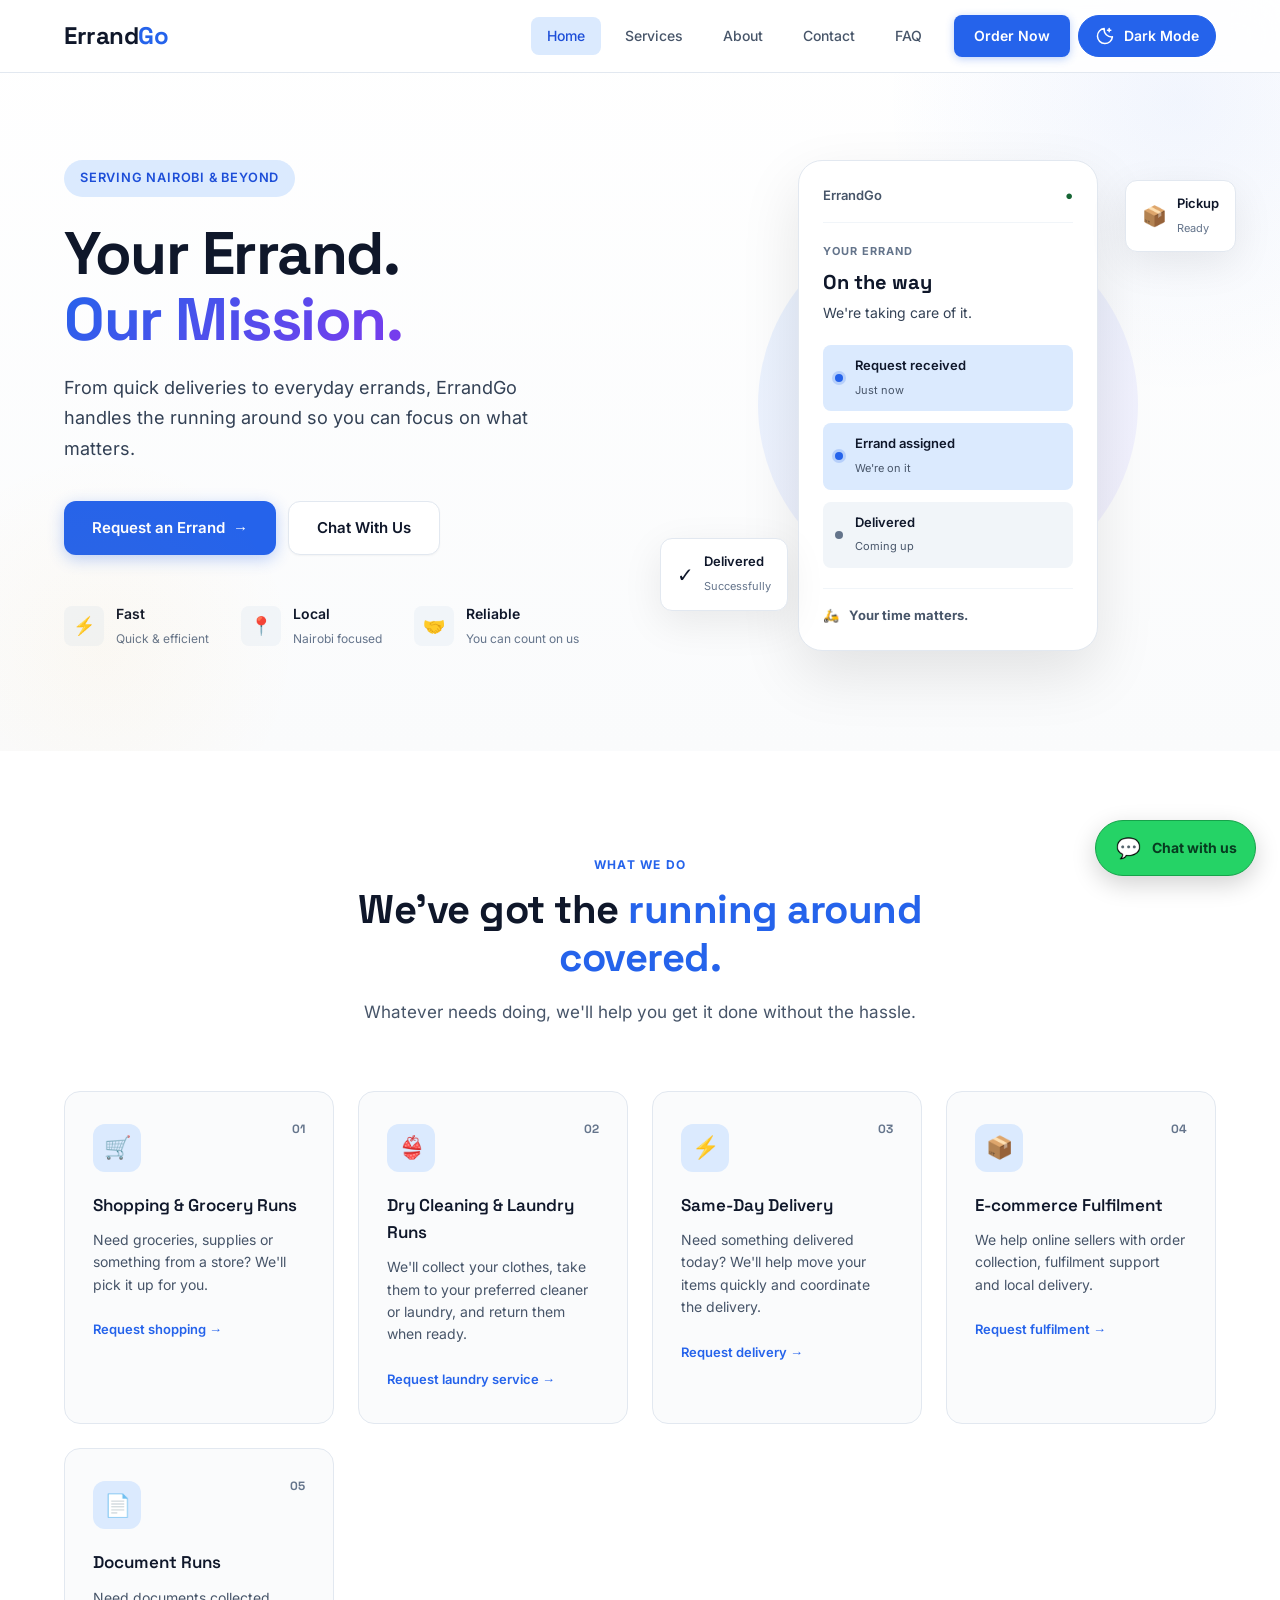
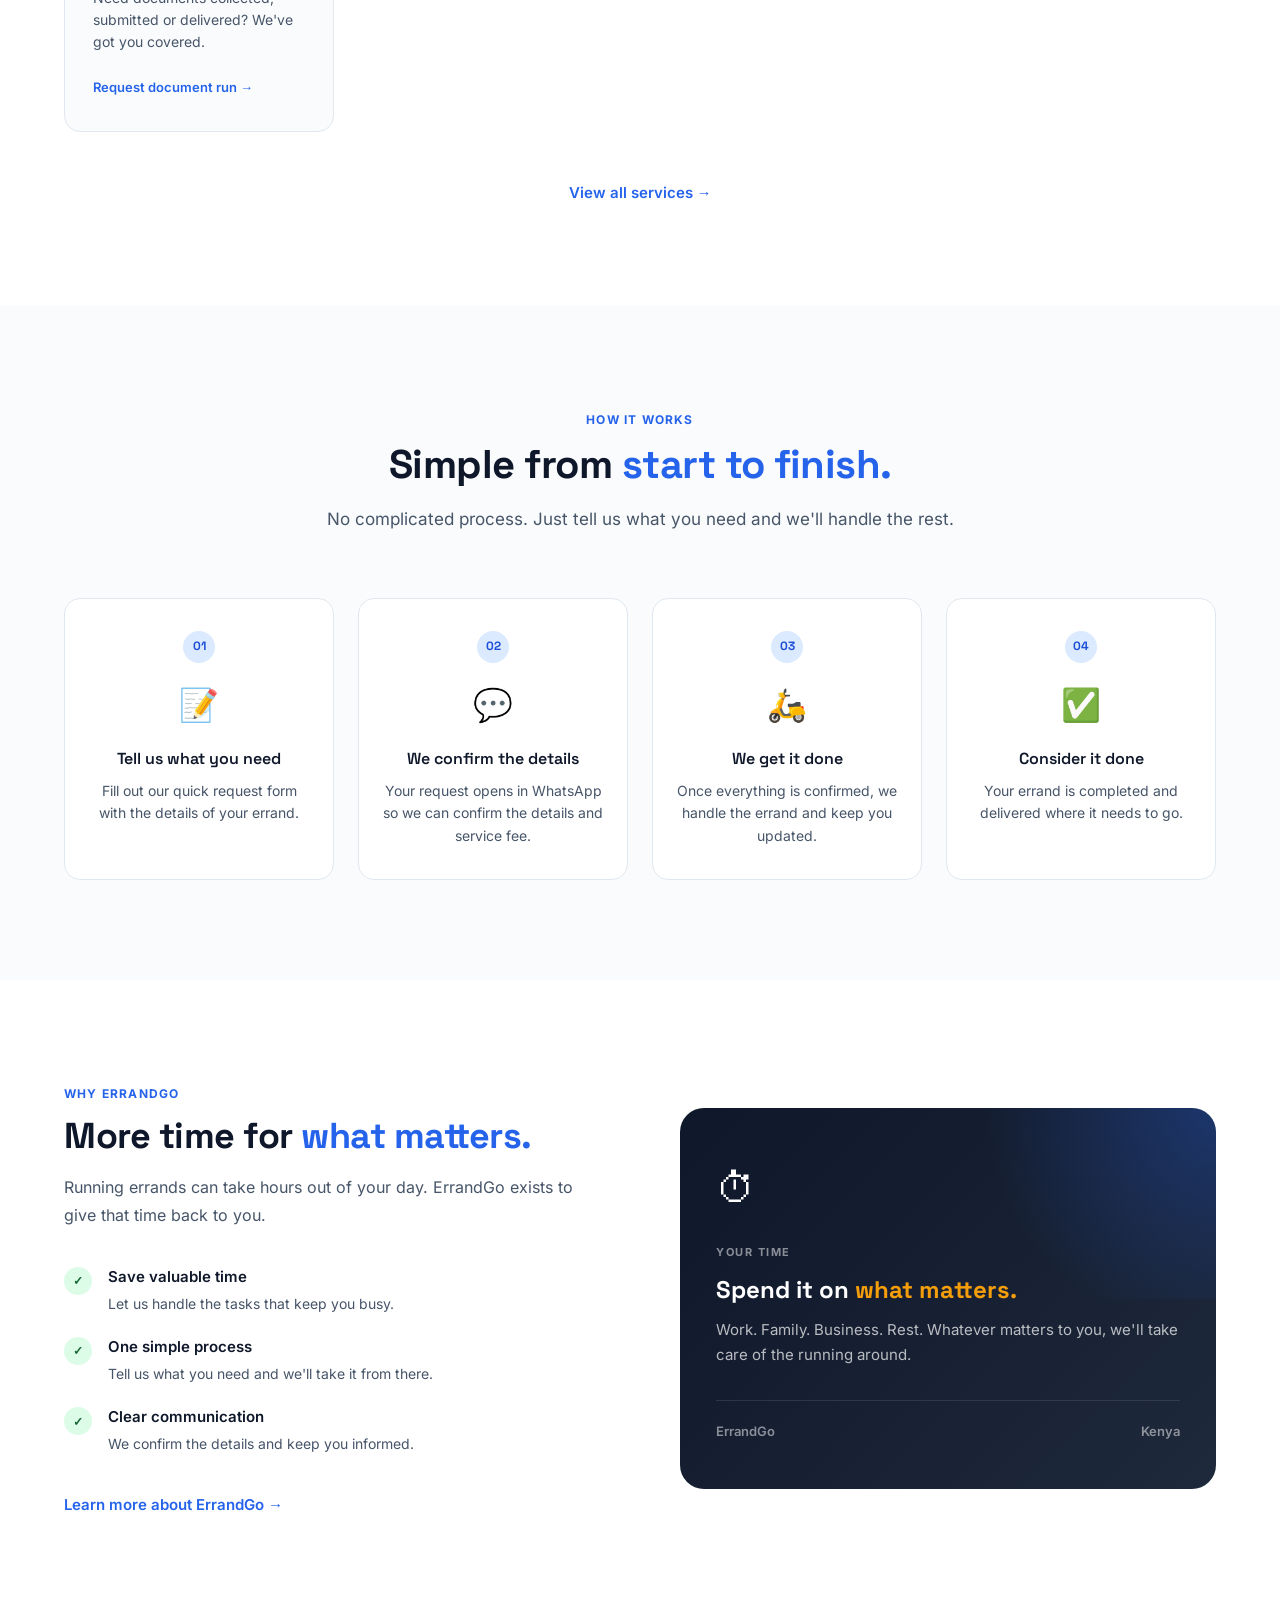
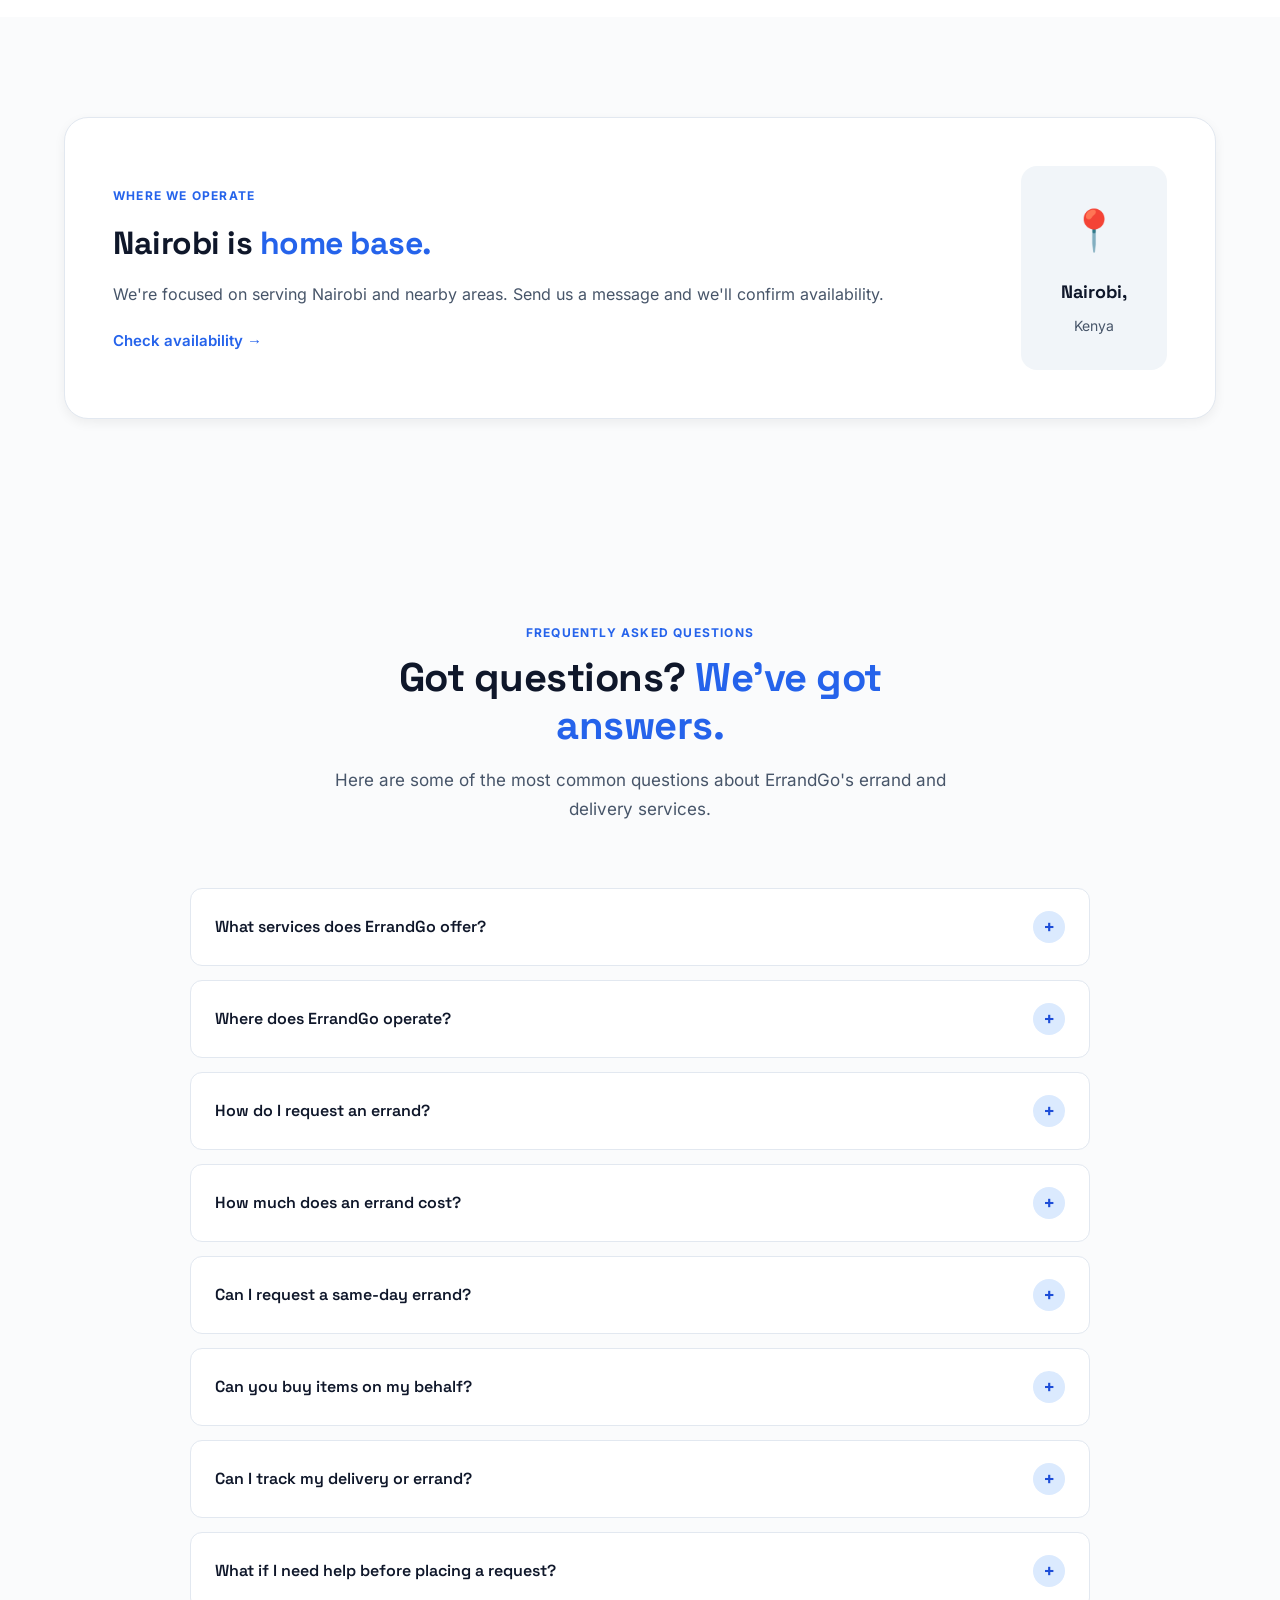
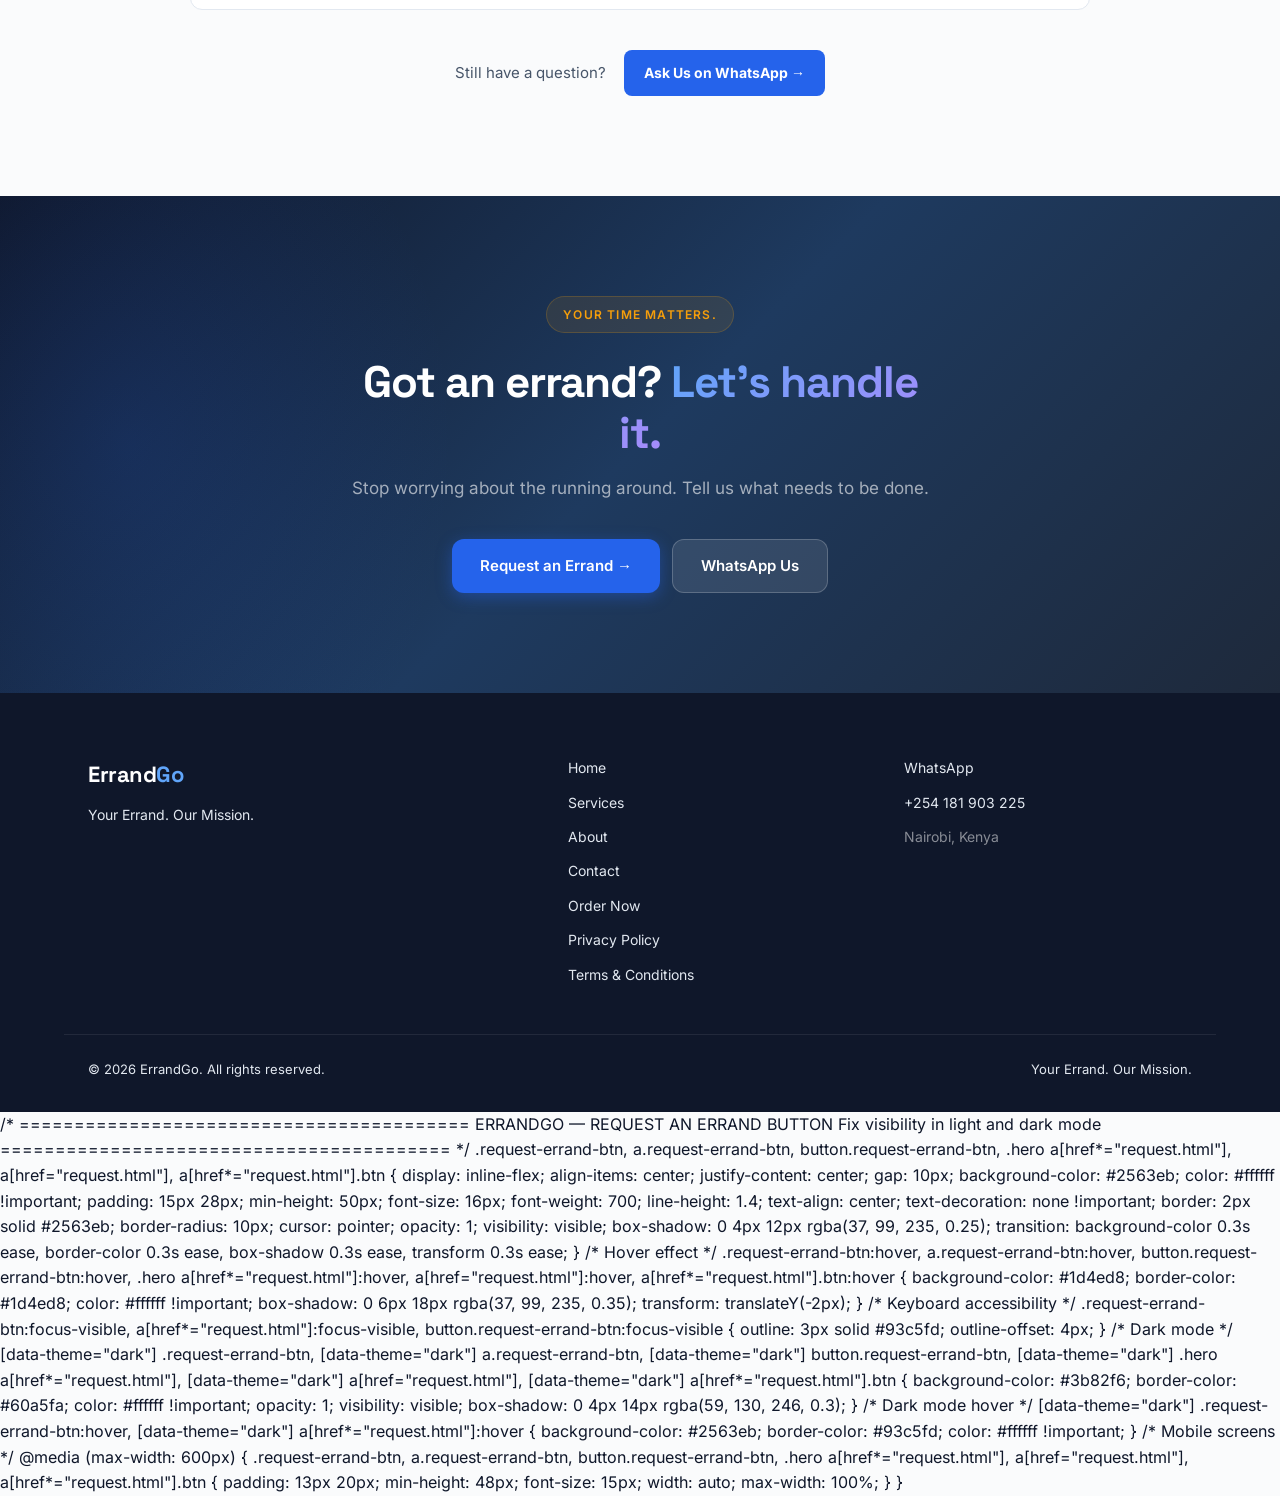
==== commit 5f4c906b: "Enhance request errand button styles for visibility Added styles for the request errand button to im" ====
--- a/index.html
+++ b/index.html
@@ -1226,3 +1226,111 @@
 
 </body>
 </html>
+
+/* =========================================
+   ERRANDGO — REQUEST AN ERRAND BUTTON
+   Fix visibility in light and dark mode
+========================================= */
+
+.request-errand-btn,
+a.request-errand-btn,
+button.request-errand-btn,
+.hero a[href*="request.html"],
+a[href="request.html"],
+a[href*="request.html"].btn {
+    display: inline-flex;
+    align-items: center;
+    justify-content: center;
+    gap: 10px;
+
+    background-color: #2563eb;
+    color: #ffffff !important;
+
+    padding: 15px 28px;
+    min-height: 50px;
+
+    font-size: 16px;
+    font-weight: 700;
+    line-height: 1.4;
+    text-align: center;
+    text-decoration: none !important;
+
+    border: 2px solid #2563eb;
+    border-radius: 10px;
+
+    cursor: pointer;
+    opacity: 1;
+    visibility: visible;
+
+    box-shadow: 0 4px 12px rgba(37, 99, 235, 0.25);
+
+    transition:
+        background-color 0.3s ease,
+        border-color 0.3s ease,
+        box-shadow 0.3s ease,
+        transform 0.3s ease;
+}
+
+/* Hover effect */
+.request-errand-btn:hover,
+a.request-errand-btn:hover,
+button.request-errand-btn:hover,
+.hero a[href*="request.html"]:hover,
+a[href="request.html"]:hover,
+a[href*="request.html"].btn:hover {
+    background-color: #1d4ed8;
+    border-color: #1d4ed8;
+    color: #ffffff !important;
+
+    box-shadow: 0 6px 18px rgba(37, 99, 235, 0.35);
+    transform: translateY(-2px);
+}
+
+/* Keyboard accessibility */
+.request-errand-btn:focus-visible,
+a[href*="request.html"]:focus-visible,
+button.request-errand-btn:focus-visible {
+    outline: 3px solid #93c5fd;
+    outline-offset: 4px;
+}
+
+/* Dark mode */
+[data-theme="dark"] .request-errand-btn,
+[data-theme="dark"] a.request-errand-btn,
+[data-theme="dark"] button.request-errand-btn,
+[data-theme="dark"] .hero a[href*="request.html"],
+[data-theme="dark"] a[href="request.html"],
+[data-theme="dark"] a[href*="request.html"].btn {
+    background-color: #3b82f6;
+    border-color: #60a5fa;
+    color: #ffffff !important;
+
+    opacity: 1;
+    visibility: visible;
+
+    box-shadow: 0 4px 14px rgba(59, 130, 246, 0.3);
+}
+
+/* Dark mode hover */
+[data-theme="dark"] .request-errand-btn:hover,
+[data-theme="dark"] a[href*="request.html"]:hover {
+    background-color: #2563eb;
+    border-color: #93c5fd;
+    color: #ffffff !important;
+}
+
+/* Mobile screens */
+@media (max-width: 600px) {
+    .request-errand-btn,
+    a.request-errand-btn,
+    button.request-errand-btn,
+    .hero a[href*="request.html"],
+    a[href="request.html"],
+    a[href*="request.html"].btn {
+        padding: 13px 20px;
+        min-height: 48px;
+        font-size: 15px;
+        width: auto;
+        max-width: 100%;
+    }
+}
--- a/style.css
+++ b/style.css
@@ -3062,6 +3062,31 @@
     --shadow-xl: 0 24px 60px rgba(0, 0, 0, 0.35);
 }
 
+/* Form fields outside .form-group take this fallback;
+   the .form-group rules further down take precedence */
+html[data-theme="dark"] input,
+html[data-theme="dark"] select,
+html[data-theme="dark"] textarea {
+    background-color: #1e293b;
+    color: var(--color-text);
+    border-color: #475569;
+}
+
+html[data-theme="dark"] input::placeholder,
+html[data-theme="dark"] textarea::placeholder {
+    color: var(--color-text-muted);
+}
+
+/* Links */
+html[data-theme="dark"] a:not(.btn):not(.logo) {
+    color: var(--color-primary-dark);
+}
+
+/* Footer */
+html[data-theme="dark"] footer {
+    background-color: #020617;
+}
+
 /* Navbar and mobile menu */
 html[data-theme="dark"] .navbar {
     background: rgba(11, 17, 32, 0.94);
@@ -3188,75 +3213,171 @@
 }
 
 /* =========================================
-   ERRANDGO NAIROBI — DARK MODE COLORS
+   ERRANDGO — MODERN THEME TOGGLE BUTTON
 ========================================= */
 
-:root {
-    color-scheme: light;
-    --bg-color: #fafbfc;
-    --text-color: #0f172a;
-    --card-bg: #ffffff;
-    --border-color: #e2e8f0;
-    --muted-text: #64748b;
-}
-
-:root[data-theme="dark"] {
-    color-scheme: dark;
-    --bg-color: #0f172a;
-    --text-color: #f1f5f9;
-    --card-bg: #1e293b;
-    --border-color: #334155;
-    --muted-text: #cbd5e1;
-}
-
-html[data-theme="dark"] body {
-    background-color: var(--bg-color);
-    color: var(--text-color);
-}
-
-html[data-theme="dark"] section,
-html[data-theme="dark"] .service-card,
-html[data-theme="dark"] .feature-card,
-html[data-theme="dark"] .faq-item,
-html[data-theme="dark"] .contact-card {
-    color: var(--text-color);
-}
-
-html[data-theme="dark"] .service-card,
-html[data-theme="dark"] .feature-card,
-html[data-theme="dark"] .faq-item,
-html[data-theme="dark"] .contact-card,
-html[data-theme="dark"] .request-form {
-    background-color: var(--card-bg);
-    border-color: var(--border-color);
-}
-
-html[data-theme="dark"] h1,
-html[data-theme="dark"] h2,
-html[data-theme="dark"] h3,
-html[data-theme="dark"] p,
-html[data-theme="dark"] label {
-    color: var(--text-color);
-}
-
-html[data-theme="dark"] input,
-html[data-theme="dark"] select,
-html[data-theme="dark"] textarea {
-    background-color: #1e293b;
-    color: #f1f5f9;
-    border-color: #475569;
-}
-
-html[data-theme="dark"] input::placeholder,
-html[data-theme="dark"] textarea::placeholder {
-    color: #94a3b8;
-}
-
-html[data-theme="dark"] footer {
-    background-color: #020617;
-    color: #f1f5f9;
-}
-
-html[data-theme="dark"] a:not(.btn):not(.logo) {
-    color: #93c5fd;
-}
+.theme-toggle {
+    display: inline-flex;
+    align-items: center;
+    justify-content: center;
+    gap: 9px;
+    padding: 10px 16px;
+    border: 1px solid #2563eb;
+    border-radius: 999px;
+    background: #2563eb;
+    color: #ffffff;
+    font-family: inherit;
+    font-size: 14px;
+    font-weight: 600;
+    line-height: 1.2;
+    white-space: nowrap;
+    cursor: pointer;
+    transition:
+        background-color 0.2s ease,
+        border-color 0.2s ease,
+        box-shadow 0.2s ease,
+        transform 0.2s ease;
+}
+
+.theme-toggle:hover {
+    background: #1d4ed8;
+    border-color: #1d4ed8;
+    box-shadow: 0 4px 12px rgba(37, 99, 235, 0.22);
+    transform: translateY(-1px);
+}
+
+.theme-toggle:focus-visible {
+    outline: 3px solid #93c5fd;
+    outline-offset: 3px;
+}
+
+.theme-icon {
+    display: inline-flex;
+    align-items: center;
+    justify-content: center;
+    width: 20px;
+    height: 20px;
+    flex-shrink: 0;
+}
+
+.theme-icon svg {
+    display: block;
+    width: 20px;
+    height: 20px;
+}
+
+/* Dark mode button appearance */
+html[data-theme="dark"] .theme-toggle {
+    background: #1e40af;
+    border-color: #60a5fa;
+    color: #ffffff;
+}
+
+html[data-theme="dark"] .theme-toggle:hover {
+    background: #1d4ed8;
+}
+
+/* Smaller screens */
+@media (max-width: 768px) {
+    .theme-toggle {
+        padding: 10px 14px;
+        font-size: 13px;
+    }
+}
+
+/* =========================================
+   ERRANDGO — WHATSAPP & CONTACT VISIBILITY FIX
+========================================= */
+
+/* Floating WhatsApp button */
+html[data-theme="dark"] .floating-whatsapp,
+html[data-theme="light"] .floating-whatsapp,
+.floating-whatsapp {
+    background-color: #25D366 !important;
+    color: #073b20 !important;
+    text-decoration: none !important;
+    border: 1px solid #16a34a;
+}
+
+/* Floating WhatsApp text and icon */
+.floating-whatsapp .whatsapp-text,
+.floating-whatsapp .whatsapp-icon {
+    color: #073b20 !important;
+}
+
+/* Contact card buttons */
+.contact-card .contact-card-button {
+    background-color: #2563eb;
+    color: #ffffff !important;
+}
+
+.contact-card .contact-whatsapp-button {
+    background-color: #166534;
+    border: 1px solid #22c55e;
+    color: #ffffff !important;
+}
+
+/* Keep all text inside contact buttons readable */
+.contact-card .contact-card-button *,
+.contact-card .contact-whatsapp-button * {
+    color: #ffffff !important;
+}
+
+/* Request page — WhatsApp help button */
+.help-button {
+    background-color: #2563eb;
+    color: #ffffff !important;
+}
+
+.help-button:hover {
+    color: #ffffff !important;
+}
+
+/* FAQ and other WhatsApp contact links */
+.faq-contact-button {
+    background-color: #2563eb;
+    color: #ffffff !important;
+}
+
+/* Preserve readable text in dark mode */
+html[data-theme="dark"] .contact-card .contact-card-button,
+html[data-theme="dark"] .help-button,
+html[data-theme="dark"] .faq-contact-button {
+    color: #ffffff !important;
+}
+
+/* Visible keyboard focus */
+.floating-whatsapp:focus-visible,
+.contact-card-button:focus-visible,
+.contact-whatsapp-button:focus-visible,
+.help-button:focus-visible,
+.faq-contact-button:focus-visible {
+    outline: 3px solid #fbbf24;
+    outline-offset: 3px;
+}
+/* =========================================
+   ERRANDGO — REQUEST AN ERRAND BUTTON FIX
+========================================= */
+
+html[data-theme="dark"] a.btn,
+html[data-theme="dark"] button.btn,
+html[data-theme="dark"] .btn-primary {
+    background-color: #2563eb !important;
+    color: #ffffff !important;
+    border-color: #2563eb !important;
+}
+
+/* Keep the button text visible */
+html[data-theme="dark"] a.btn *,
+html[data-theme="dark"] button.btn *,
+html[data-theme="dark"] .btn-primary * {
+    color: #ffffff !important;
+}
+
+/* Hover effect */
+html[data-theme="dark"] a.btn:hover,
+html[data-theme="dark"] button.btn:hover,
+html[data-theme="dark"] .btn-primary:hover {
+    background-color: #1d4ed8 !important;
+    color: #ffffff !important;
+}
--- a/style.css
+++ b/style.css
@@ -3062,6 +3062,31 @@
     --shadow-xl: 0 24px 60px rgba(0, 0, 0, 0.35);
 }
 
+/* Form fields outside .form-group take this fallback;
+   the .form-group rules further down take precedence */
+html[data-theme="dark"] input,
+html[data-theme="dark"] select,
+html[data-theme="dark"] textarea {
+    background-color: #1e293b;
+    color: var(--color-text);
+    border-color: #475569;
+}
+
+html[data-theme="dark"] input::placeholder,
+html[data-theme="dark"] textarea::placeholder {
+    color: var(--color-text-muted);
+}
+
+/* Links */
+html[data-theme="dark"] a:not(.btn):not(.logo) {
+    color: var(--color-primary-dark);
+}
+
+/* Footer */
+html[data-theme="dark"] footer {
+    background-color: #020617;
+}
+
 /* Navbar and mobile menu */
 html[data-theme="dark"] .navbar {
     background: rgba(11, 17, 32, 0.94);
@@ -3188,75 +3213,171 @@
 }
 
 /* =========================================
-   ERRANDGO NAIROBI — DARK MODE COLORS
+   ERRANDGO — MODERN THEME TOGGLE BUTTON
 ========================================= */
 
-:root {
-    color-scheme: light;
-    --bg-color: #fafbfc;
-    --text-color: #0f172a;
-    --card-bg: #ffffff;
-    --border-color: #e2e8f0;
-    --muted-text: #64748b;
-}
-
-:root[data-theme="dark"] {
-    color-scheme: dark;
-    --bg-color: #0f172a;
-    --text-color: #f1f5f9;
-    --card-bg: #1e293b;
-    --border-color: #334155;
-    --muted-text: #cbd5e1;
-}
-
-html[data-theme="dark"] body {
-    background-color: var(--bg-color);
-    color: var(--text-color);
-}
-
-html[data-theme="dark"] section,
-html[data-theme="dark"] .service-card,
-html[data-theme="dark"] .feature-card,
-html[data-theme="dark"] .faq-item,
-html[data-theme="dark"] .contact-card {
-    color: var(--text-color);
-}
-
-html[data-theme="dark"] .service-card,
-html[data-theme="dark"] .feature-card,
-html[data-theme="dark"] .faq-item,
-html[data-theme="dark"] .contact-card,
-html[data-theme="dark"] .request-form {
-    background-color: var(--card-bg);
-    border-color: var(--border-color);
-}
-
-html[data-theme="dark"] h1,
-html[data-theme="dark"] h2,
-html[data-theme="dark"] h3,
-html[data-theme="dark"] p,
-html[data-theme="dark"] label {
-    color: var(--text-color);
-}
-
-html[data-theme="dark"] input,
-html[data-theme="dark"] select,
-html[data-theme="dark"] textarea {
-    background-color: #1e293b;
-    color: #f1f5f9;
-    border-color: #475569;
-}
-
-html[data-theme="dark"] input::placeholder,
-html[data-theme="dark"] textarea::placeholder {
-    color: #94a3b8;
-}
-
-html[data-theme="dark"] footer {
-    background-color: #020617;
-    color: #f1f5f9;
-}
-
-html[data-theme="dark"] a:not(.btn):not(.logo) {
-    color: #93c5fd;
-}
+.theme-toggle {
+    display: inline-flex;
+    align-items: center;
+    justify-content: center;
+    gap: 9px;
+    padding: 10px 16px;
+    border: 1px solid #2563eb;
+    border-radius: 999px;
+    background: #2563eb;
+    color: #ffffff;
+    font-family: inherit;
+    font-size: 14px;
+    font-weight: 600;
+    line-height: 1.2;
+    white-space: nowrap;
+    cursor: pointer;
+    transition:
+        background-color 0.2s ease,
+        border-color 0.2s ease,
+        box-shadow 0.2s ease,
+        transform 0.2s ease;
+}
+
+.theme-toggle:hover {
+    background: #1d4ed8;
+    border-color: #1d4ed8;
+    box-shadow: 0 4px 12px rgba(37, 99, 235, 0.22);
+    transform: translateY(-1px);
+}
+
+.theme-toggle:focus-visible {
+    outline: 3px solid #93c5fd;
+    outline-offset: 3px;
+}
+
+.theme-icon {
+    display: inline-flex;
+    align-items: center;
+    justify-content: center;
+    width: 20px;
+    height: 20px;
+    flex-shrink: 0;
+}
+
+.theme-icon svg {
+    display: block;
+    width: 20px;
+    height: 20px;
+}
+
+/* Dark mode button appearance */
+html[data-theme="dark"] .theme-toggle {
+    background: #1e40af;
+    border-color: #60a5fa;
+    color: #ffffff;
+}
+
+html[data-theme="dark"] .theme-toggle:hover {
+    background: #1d4ed8;
+}
+
+/* Smaller screens */
+@media (max-width: 768px) {
+    .theme-toggle {
+        padding: 10px 14px;
+        font-size: 13px;
+    }
+}
+
+/* =========================================
+   ERRANDGO — WHATSAPP & CONTACT VISIBILITY FIX
+========================================= */
+
+/* Floating WhatsApp button */
+html[data-theme="dark"] .floating-whatsapp,
+html[data-theme="light"] .floating-whatsapp,
+.floating-whatsapp {
+    background-color: #25D366 !important;
+    color: #073b20 !important;
+    text-decoration: none !important;
+    border: 1px solid #16a34a;
+}
+
+/* Floating WhatsApp text and icon */
+.floating-whatsapp .whatsapp-text,
+.floating-whatsapp .whatsapp-icon {
+    color: #073b20 !important;
+}
+
+/* Contact card buttons */
+.contact-card .contact-card-button {
+    background-color: #2563eb;
+    color: #ffffff !important;
+}
+
+.contact-card .contact-whatsapp-button {
+    background-color: #166534;
+    border: 1px solid #22c55e;
+    color: #ffffff !important;
+}
+
+/* Keep all text inside contact buttons readable */
+.contact-card .contact-card-button *,
+.contact-card .contact-whatsapp-button * {
+    color: #ffffff !important;
+}
+
+/* Request page — WhatsApp help button */
+.help-button {
+    background-color: #2563eb;
+    color: #ffffff !important;
+}
+
+.help-button:hover {
+    color: #ffffff !important;
+}
+
+/* FAQ and other WhatsApp contact links */
+.faq-contact-button {
+    background-color: #2563eb;
+    color: #ffffff !important;
+}
+
+/* Preserve readable text in dark mode */
+html[data-theme="dark"] .contact-card .contact-card-button,
+html[data-theme="dark"] .help-button,
+html[data-theme="dark"] .faq-contact-button {
+    color: #ffffff !important;
+}
+
+/* Visible keyboard focus */
+.floating-whatsapp:focus-visible,
+.contact-card-button:focus-visible,
+.contact-whatsapp-button:focus-visible,
+.help-button:focus-visible,
+.faq-contact-button:focus-visible {
+    outline: 3px solid #fbbf24;
+    outline-offset: 3px;
+}
+/* =========================================
+   ERRANDGO — REQUEST AN ERRAND BUTTON FIX
+========================================= */
+
+html[data-theme="dark"] a.btn,
+html[data-theme="dark"] button.btn,
+html[data-theme="dark"] .btn-primary {
+    background-color: #2563eb !important;
+    color: #ffffff !important;
+    border-color: #2563eb !important;
+}
+
+/* Keep the button text visible */
+html[data-theme="dark"] a.btn *,
+html[data-theme="dark"] button.btn *,
+html[data-theme="dark"] .btn-primary * {
+    color: #ffffff !important;
+}
+
+/* Hover effect */
+html[data-theme="dark"] a.btn:hover,
+html[data-theme="dark"] button.btn:hover,
+html[data-theme="dark"] .btn-primary:hover {
+    background-color: #1d4ed8 !important;
+    color: #ffffff !important;
+}
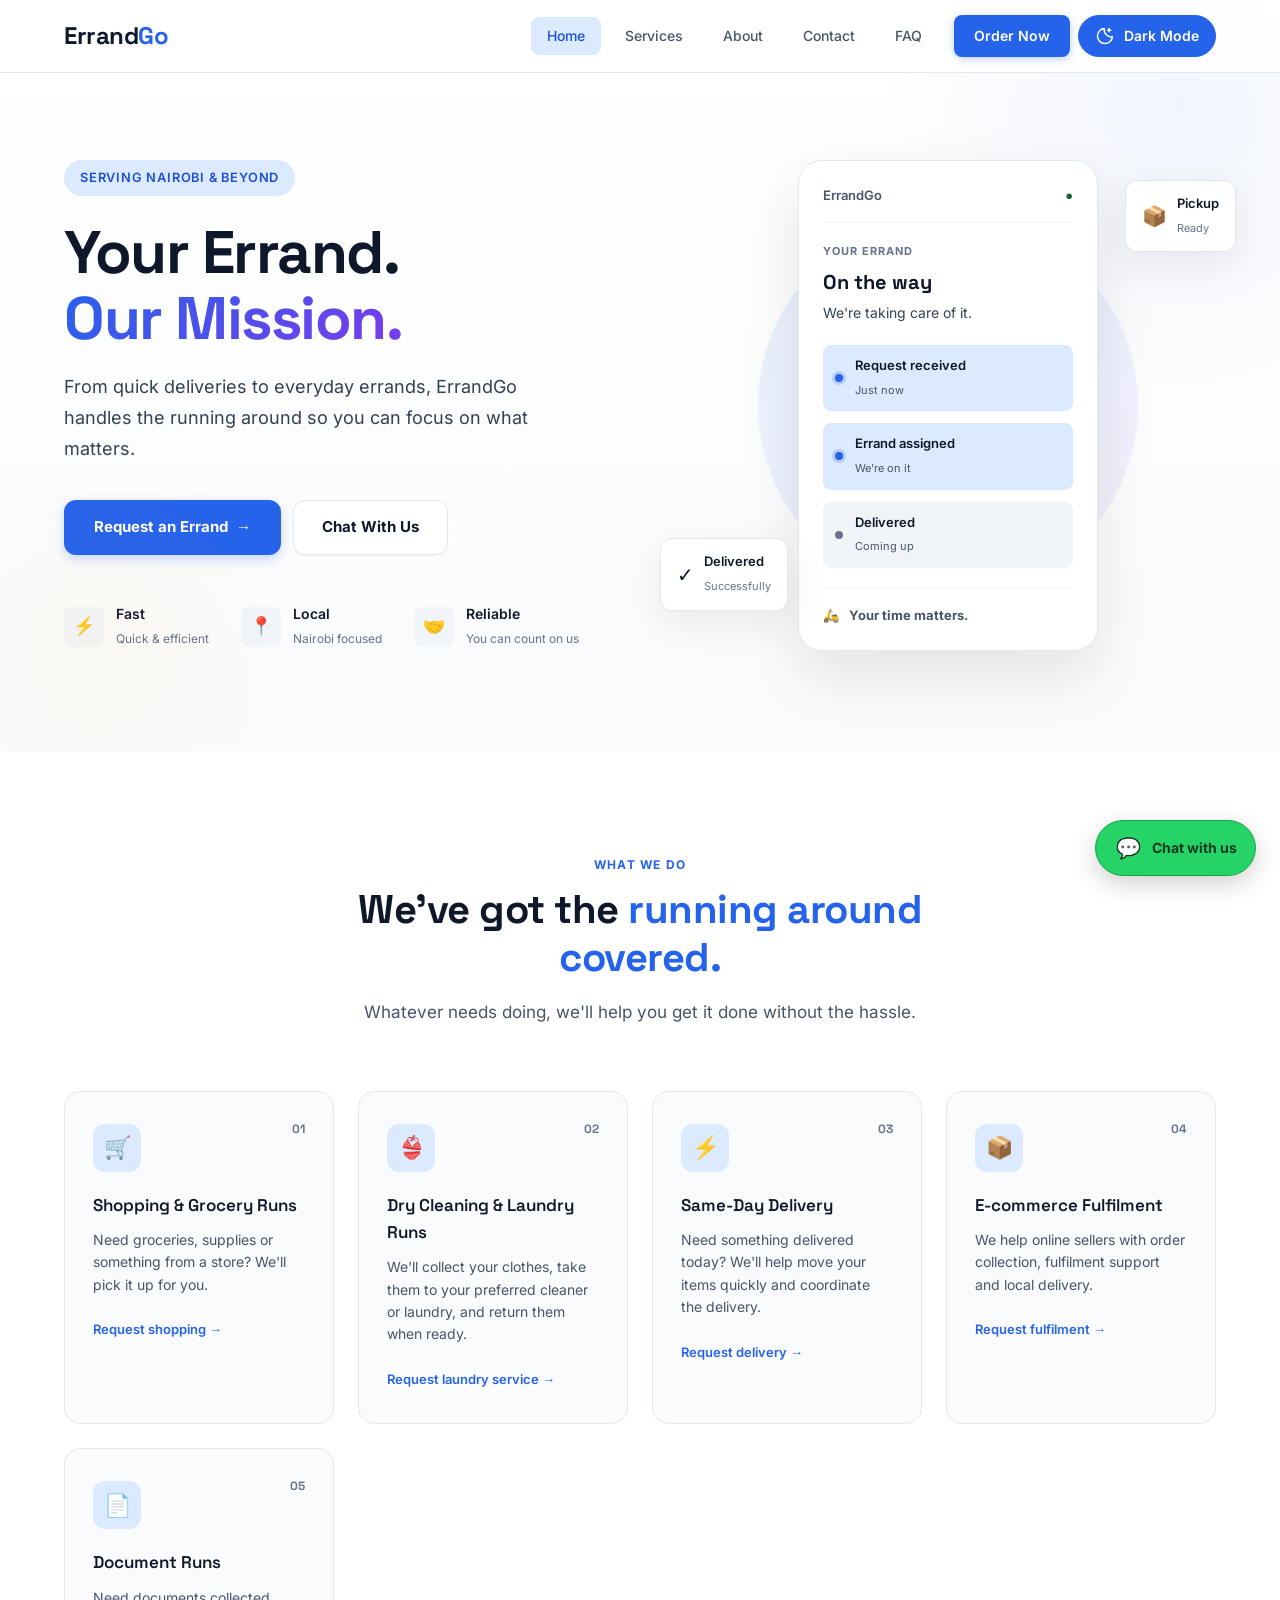
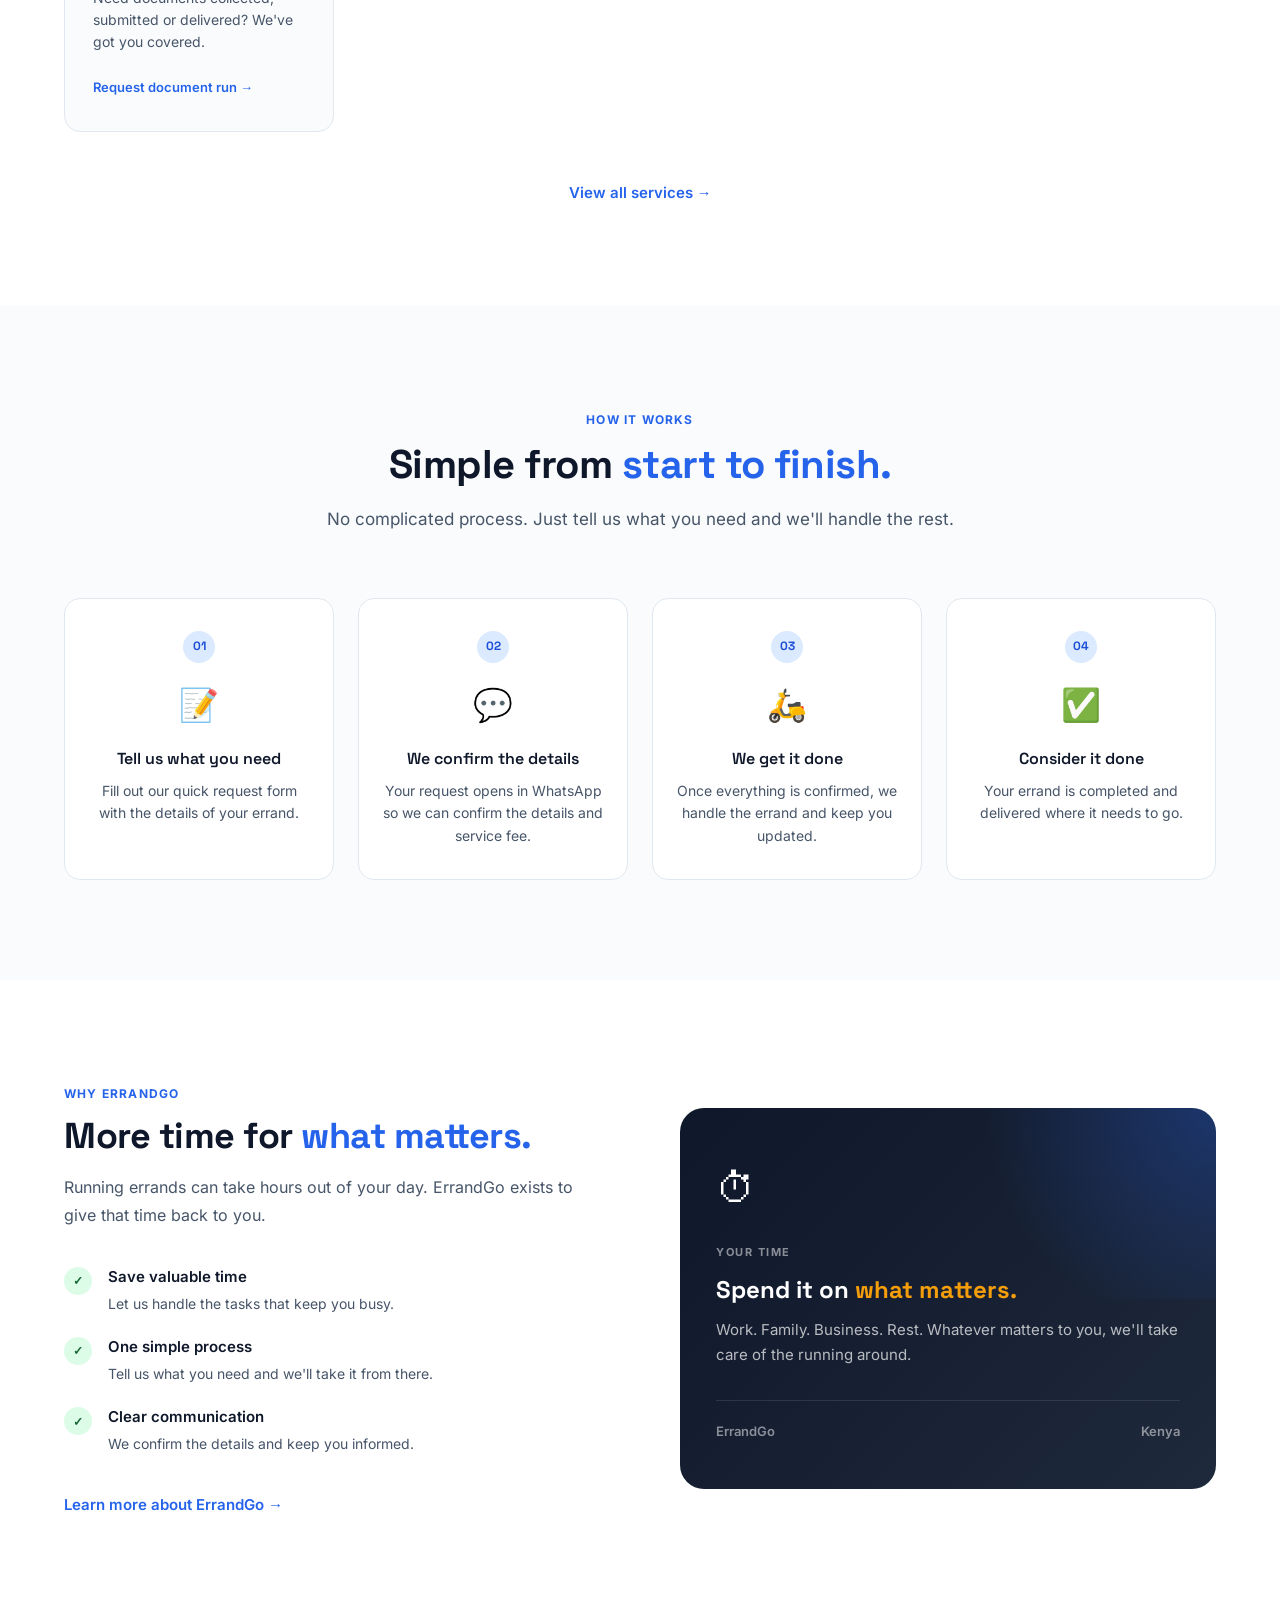
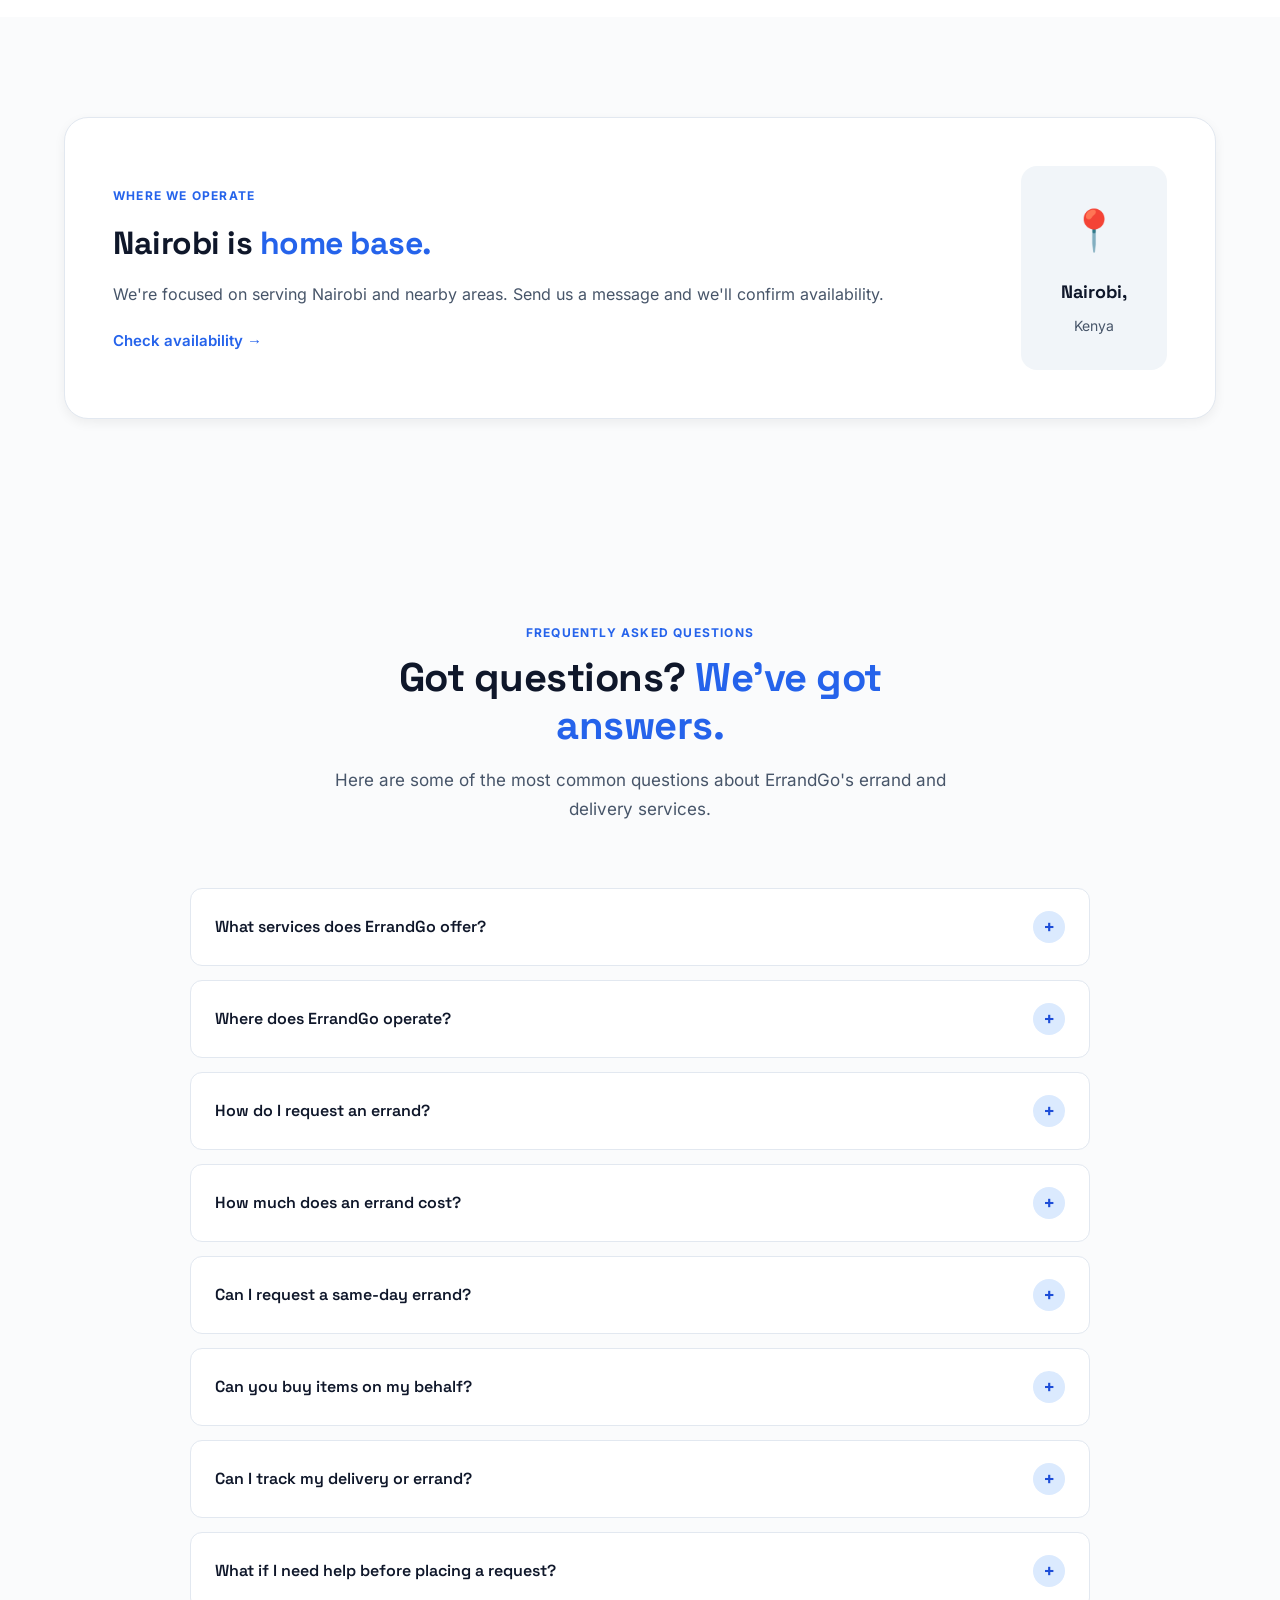
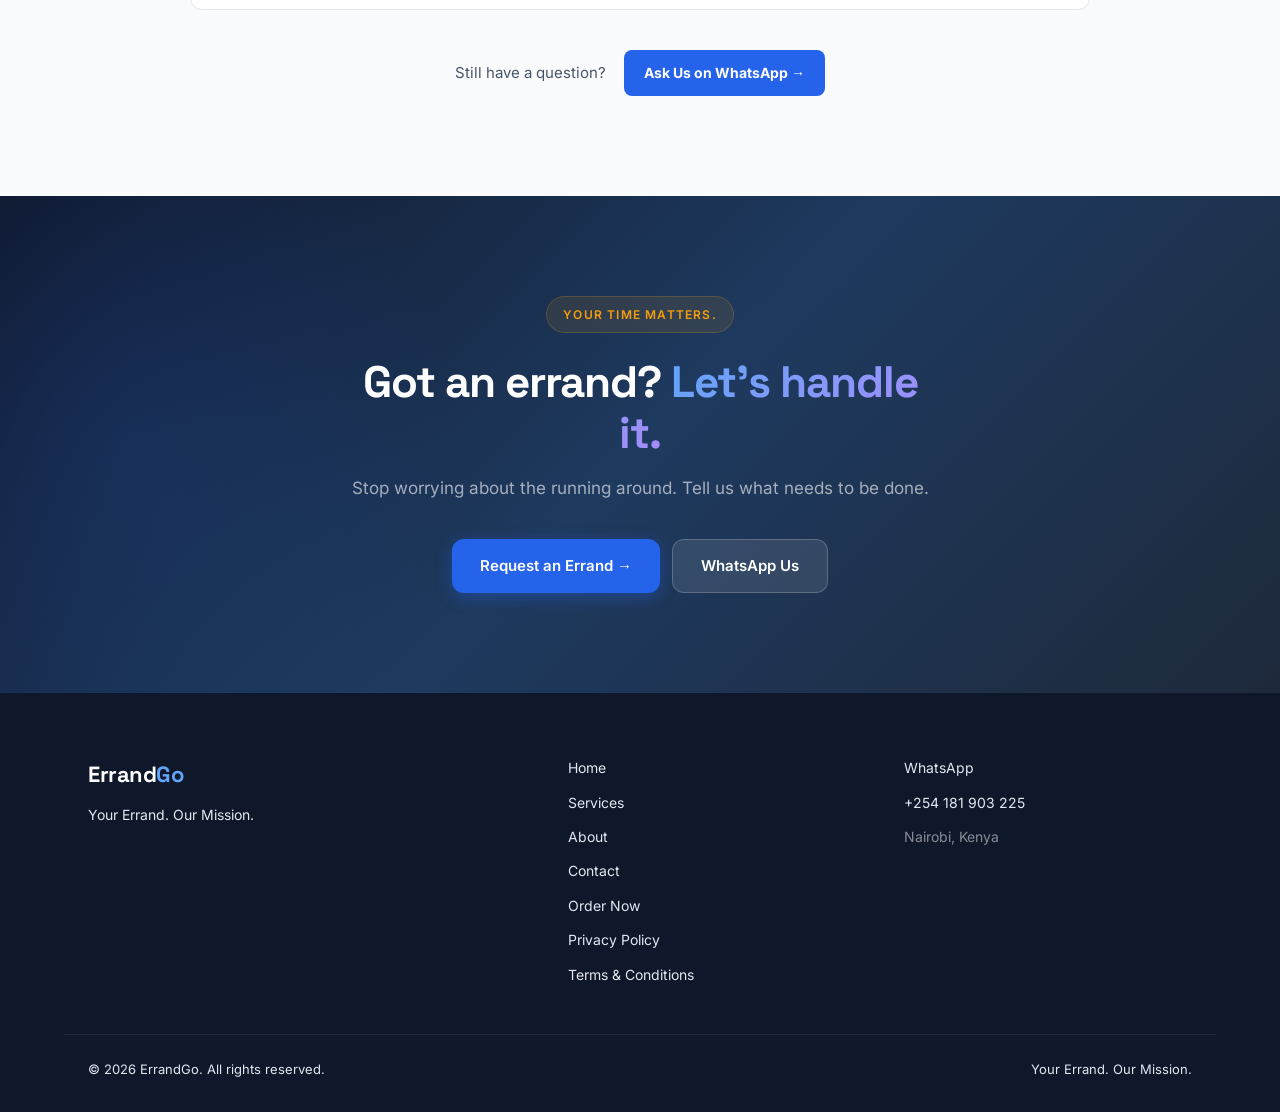
==== commit a7cf8341: "Remove errand button styles from index.html Removed errand button styles and related comments for li" ====
--- a/index.html
+++ b/index.html
@@ -1226,111 +1226,3 @@
 
 </body>
 </html>
-
-/* =========================================
-   ERRANDGO — REQUEST AN ERRAND BUTTON
-   Fix visibility in light and dark mode
-========================================= */
-
-.request-errand-btn,
-a.request-errand-btn,
-button.request-errand-btn,
-.hero a[href*="request.html"],
-a[href="request.html"],
-a[href*="request.html"].btn {
-    display: inline-flex;
-    align-items: center;
-    justify-content: center;
-    gap: 10px;
-
-    background-color: #2563eb;
-    color: #ffffff !important;
-
-    padding: 15px 28px;
-    min-height: 50px;
-
-    font-size: 16px;
-    font-weight: 700;
-    line-height: 1.4;
-    text-align: center;
-    text-decoration: none !important;
-
-    border: 2px solid #2563eb;
-    border-radius: 10px;
-
-    cursor: pointer;
-    opacity: 1;
-    visibility: visible;
-
-    box-shadow: 0 4px 12px rgba(37, 99, 235, 0.25);
-
-    transition:
-        background-color 0.3s ease,
-        border-color 0.3s ease,
-        box-shadow 0.3s ease,
-        transform 0.3s ease;
-}
-
-/* Hover effect */
-.request-errand-btn:hover,
-a.request-errand-btn:hover,
-button.request-errand-btn:hover,
-.hero a[href*="request.html"]:hover,
-a[href="request.html"]:hover,
-a[href*="request.html"].btn:hover {
-    background-color: #1d4ed8;
-    border-color: #1d4ed8;
-    color: #ffffff !important;
-
-    box-shadow: 0 6px 18px rgba(37, 99, 235, 0.35);
-    transform: translateY(-2px);
-}
-
-/* Keyboard accessibility */
-.request-errand-btn:focus-visible,
-a[href*="request.html"]:focus-visible,
-button.request-errand-btn:focus-visible {
-    outline: 3px solid #93c5fd;
-    outline-offset: 4px;
-}
-
-/* Dark mode */
-[data-theme="dark"] .request-errand-btn,
-[data-theme="dark"] a.request-errand-btn,
-[data-theme="dark"] button.request-errand-btn,
-[data-theme="dark"] .hero a[href*="request.html"],
-[data-theme="dark"] a[href="request.html"],
-[data-theme="dark"] a[href*="request.html"].btn {
-    background-color: #3b82f6;
-    border-color: #60a5fa;
-    color: #ffffff !important;
-
-    opacity: 1;
-    visibility: visible;
-
-    box-shadow: 0 4px 14px rgba(59, 130, 246, 0.3);
-}
-
-/* Dark mode hover */
-[data-theme="dark"] .request-errand-btn:hover,
-[data-theme="dark"] a[href*="request.html"]:hover {
-    background-color: #2563eb;
-    border-color: #93c5fd;
-    color: #ffffff !important;
-}
-
-/* Mobile screens */
-@media (max-width: 600px) {
-    .request-errand-btn,
-    a.request-errand-btn,
-    button.request-errand-btn,
-    .hero a[href*="request.html"],
-    a[href="request.html"],
-    a[href*="request.html"].btn {
-        padding: 13px 20px;
-        min-height: 48px;
-        font-size: 15px;
-        width: auto;
-        max-width: 100%;
-    }
-}
--- a/style.css
+++ b/style.css
@@ -3381,3 +3381,94 @@
     background-color: #1d4ed8 !important;
     color: #ffffff !important;
 }
+
+/* =========================================
+   ERRANDGO — REQUEST AN ERRAND BUTTON FIX
+   Targets the actual HTML class
+========================================= */
+
+/* Main hero buttons */
+.hero-buttons .hero-button {
+    display: inline-flex;
+    align-items: center;
+    justify-content: center;
+    gap: 8px;
+
+    min-height: 50px;
+    padding: 14px 28px;
+
+    font-size: 15px;
+    font-weight: 700;
+    line-height: 1.5;
+
+    text-decoration: none !important;
+    opacity: 1;
+    visibility: visible;
+
+    border-radius: 12px;
+    cursor: pointer;
+
+    transition:
+        background-color 0.25s ease,
+        color 0.25s ease,
+        border-color 0.25s ease,
+        transform 0.25s ease,
+        box-shadow 0.25s ease;
+}
+
+/* Request an Errand — light mode */
+.hero-buttons a.hero-button.primary {
+    background-color: #2563eb !important;
+    color: #ffffff !important;
+    border: 2px solid #2563eb !important;
+
+    box-shadow: 0 4px 12px rgba(37, 99, 235, 0.25);
+}
+
+/* Make all text and arrows visible */
+.hero-buttons a.hero-button.primary,
+.hero-buttons a.hero-button.primary span {
+    color: #ffffff !important;
+    opacity: 1 !important;
+    visibility: visible !important;
+}
+
+/* Hover */
+.hero-buttons a.hero-button.primary:hover {
+    background-color: #1d4ed8 !important;
+    color: #ffffff !important;
+    border-color: #1d4ed8 !important;
+    transform: translateY(-2px);
+
+    box-shadow: 0 6px 16px rgba(37, 99, 235, 0.3);
+}
+
+/* Dark mode */
+[data-theme="dark"] .hero-buttons a.hero-button.primary {
+    background-color: #3b82f6 !important;
+    color: #ffffff !important;
+    border-color: #60a5fa !important;
+
+    box-shadow: 0 4px 14px rgba(59, 130, 246, 0.3);
+}
+
+[data-theme="dark"] .hero-buttons a.hero-button.primary span {
+    color: #ffffff !important;
+}
+
+[data-theme="dark"] .hero-buttons a.hero-button.primary:hover {
+    background-color: #2563eb !important;
+    color: #ffffff !important;
+    border-color: #93c5fd !important;
+}
+
+/* Keep the button visible on small screens */
+@media (max-width: 480px) {
+    .hero-buttons a.hero-button.primary {
+        display: inline-flex;
+        width: 100%;
+        justify-content: center;
+        min-height: 48px;
+        padding: 13px 20px;
+    }
+}
--- a/style.css
+++ b/style.css
@@ -3381,3 +3381,94 @@
     background-color: #1d4ed8 !important;
     color: #ffffff !important;
 }
+
+/* =========================================
+   ERRANDGO — REQUEST AN ERRAND BUTTON FIX
+   Targets the actual HTML class
+========================================= */
+
+/* Main hero buttons */
+.hero-buttons .hero-button {
+    display: inline-flex;
+    align-items: center;
+    justify-content: center;
+    gap: 8px;
+
+    min-height: 50px;
+    padding: 14px 28px;
+
+    font-size: 15px;
+    font-weight: 700;
+    line-height: 1.5;
+
+    text-decoration: none !important;
+    opacity: 1;
+    visibility: visible;
+
+    border-radius: 12px;
+    cursor: pointer;
+
+    transition:
+        background-color 0.25s ease,
+        color 0.25s ease,
+        border-color 0.25s ease,
+        transform 0.25s ease,
+        box-shadow 0.25s ease;
+}
+
+/* Request an Errand — light mode */
+.hero-buttons a.hero-button.primary {
+    background-color: #2563eb !important;
+    color: #ffffff !important;
+    border: 2px solid #2563eb !important;
+
+    box-shadow: 0 4px 12px rgba(37, 99, 235, 0.25);
+}
+
+/* Make all text and arrows visible */
+.hero-buttons a.hero-button.primary,
+.hero-buttons a.hero-button.primary span {
+    color: #ffffff !important;
+    opacity: 1 !important;
+    visibility: visible !important;
+}
+
+/* Hover */
+.hero-buttons a.hero-button.primary:hover {
+    background-color: #1d4ed8 !important;
+    color: #ffffff !important;
+    border-color: #1d4ed8 !important;
+    transform: translateY(-2px);
+
+    box-shadow: 0 6px 16px rgba(37, 99, 235, 0.3);
+}
+
+/* Dark mode */
+[data-theme="dark"] .hero-buttons a.hero-button.primary {
+    background-color: #3b82f6 !important;
+    color: #ffffff !important;
+    border-color: #60a5fa !important;
+
+    box-shadow: 0 4px 14px rgba(59, 130, 246, 0.3);
+}
+
+[data-theme="dark"] .hero-buttons a.hero-button.primary span {
+    color: #ffffff !important;
+}
+
+[data-theme="dark"] .hero-buttons a.hero-button.primary:hover {
+    background-color: #2563eb !important;
+    color: #ffffff !important;
+    border-color: #93c5fd !important;
+}
+
+/* Keep the button visible on small screens */
+@media (max-width: 480px) {
+    .hero-buttons a.hero-button.primary {
+        display: inline-flex;
+        width: 100%;
+        justify-content: center;
+        min-height: 48px;
+        padding: 13px 20px;
+    }
+}
